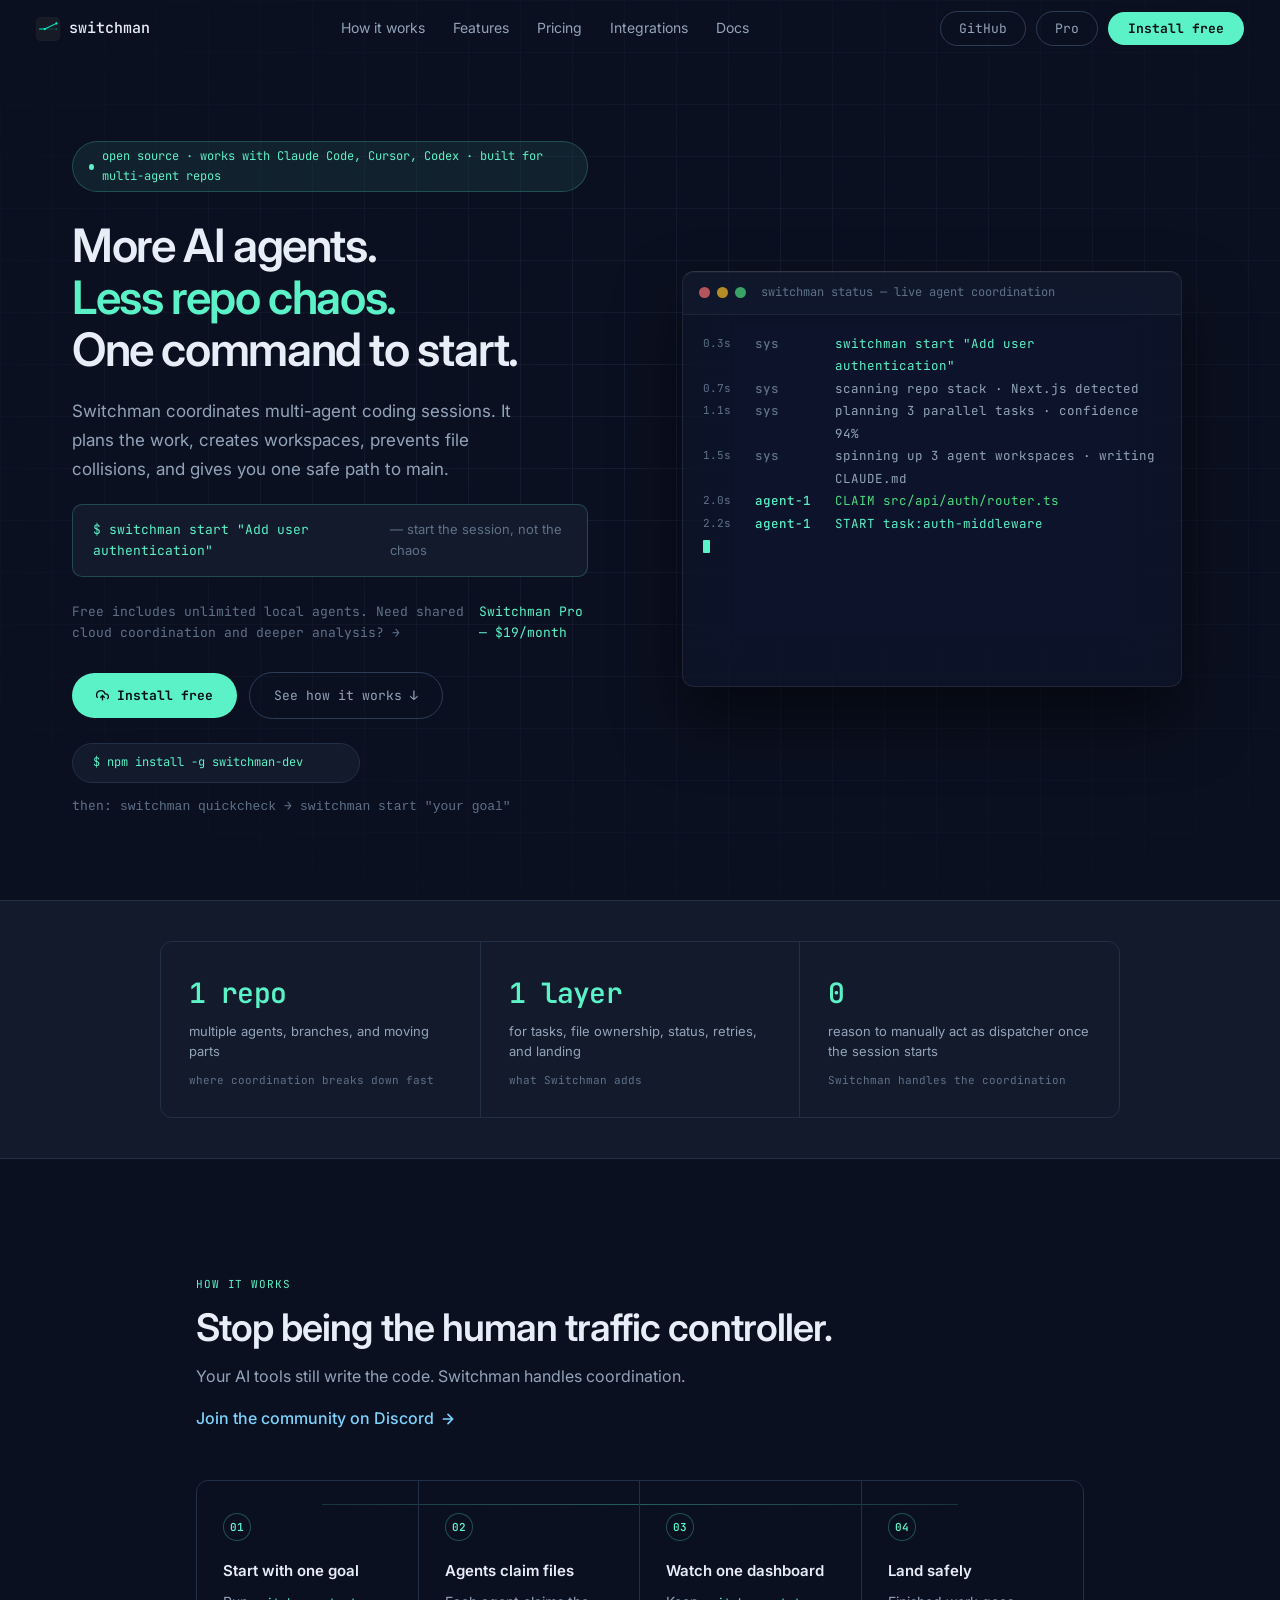
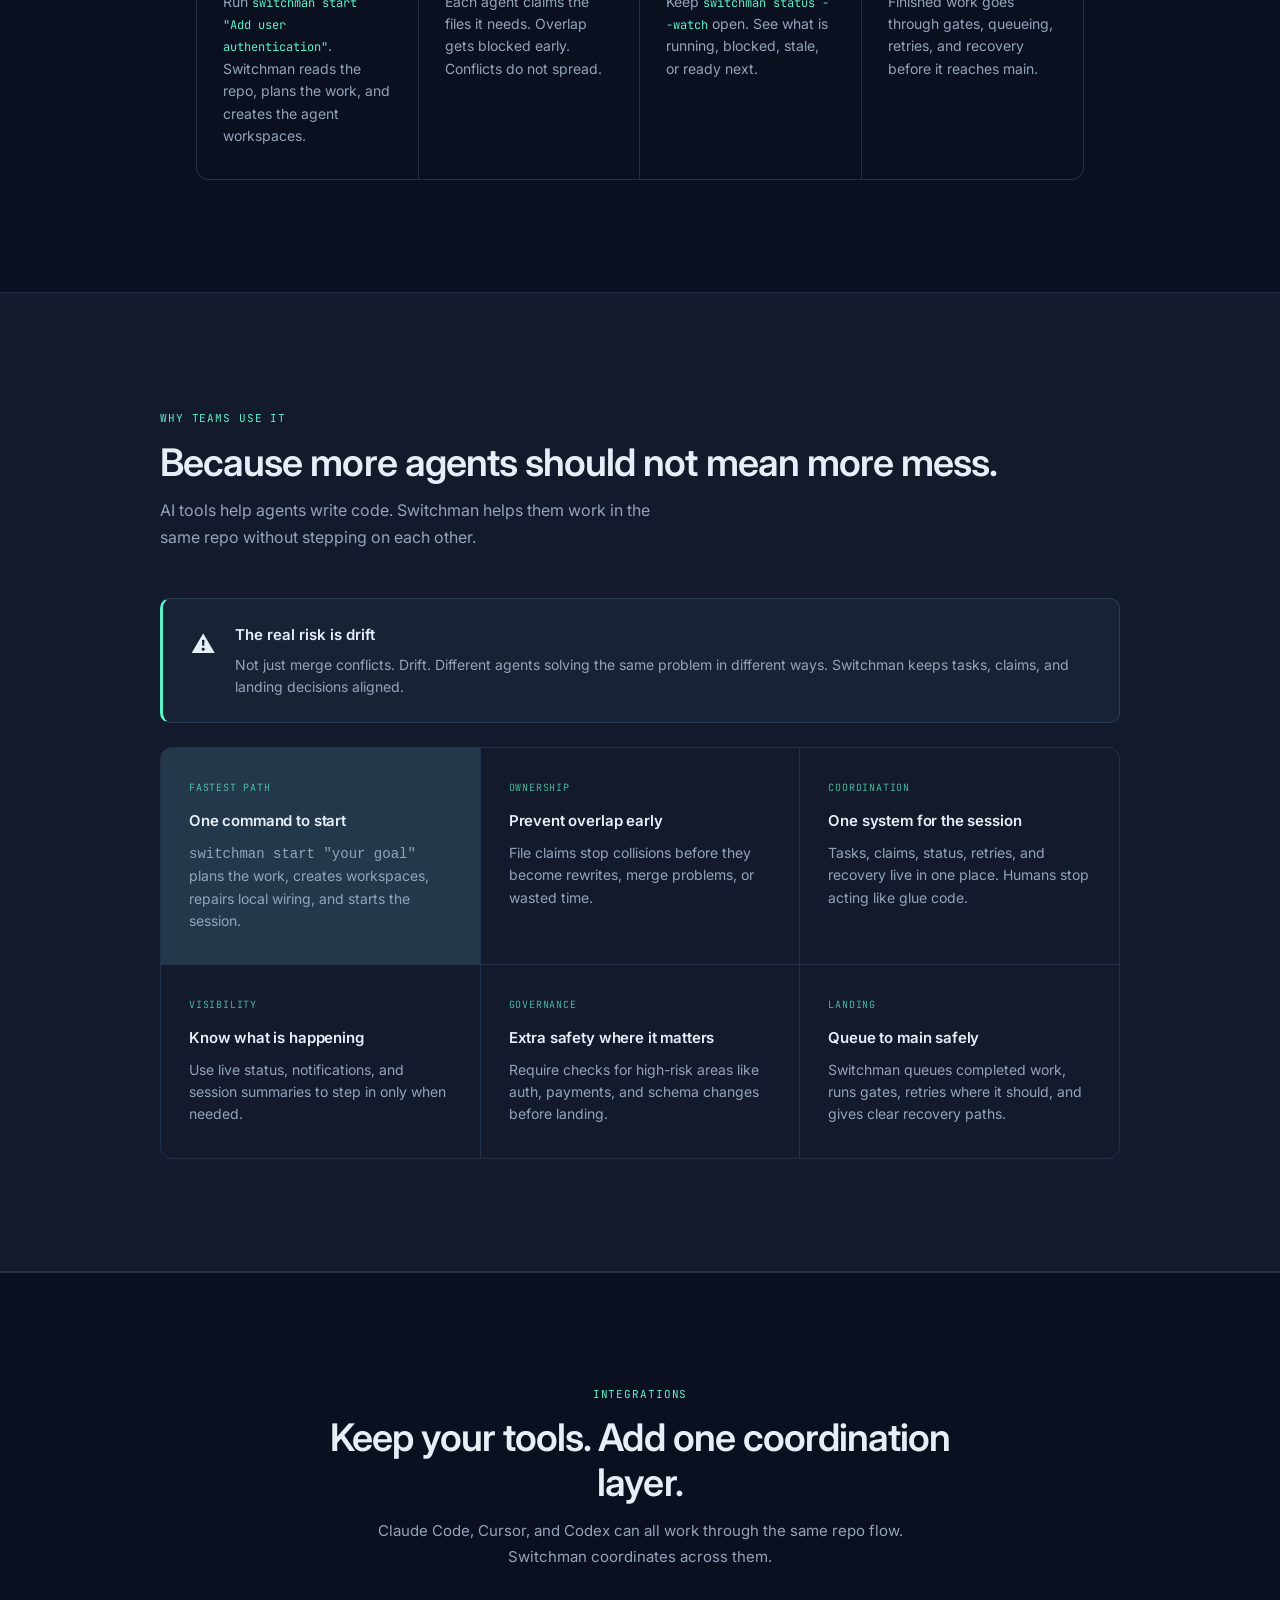
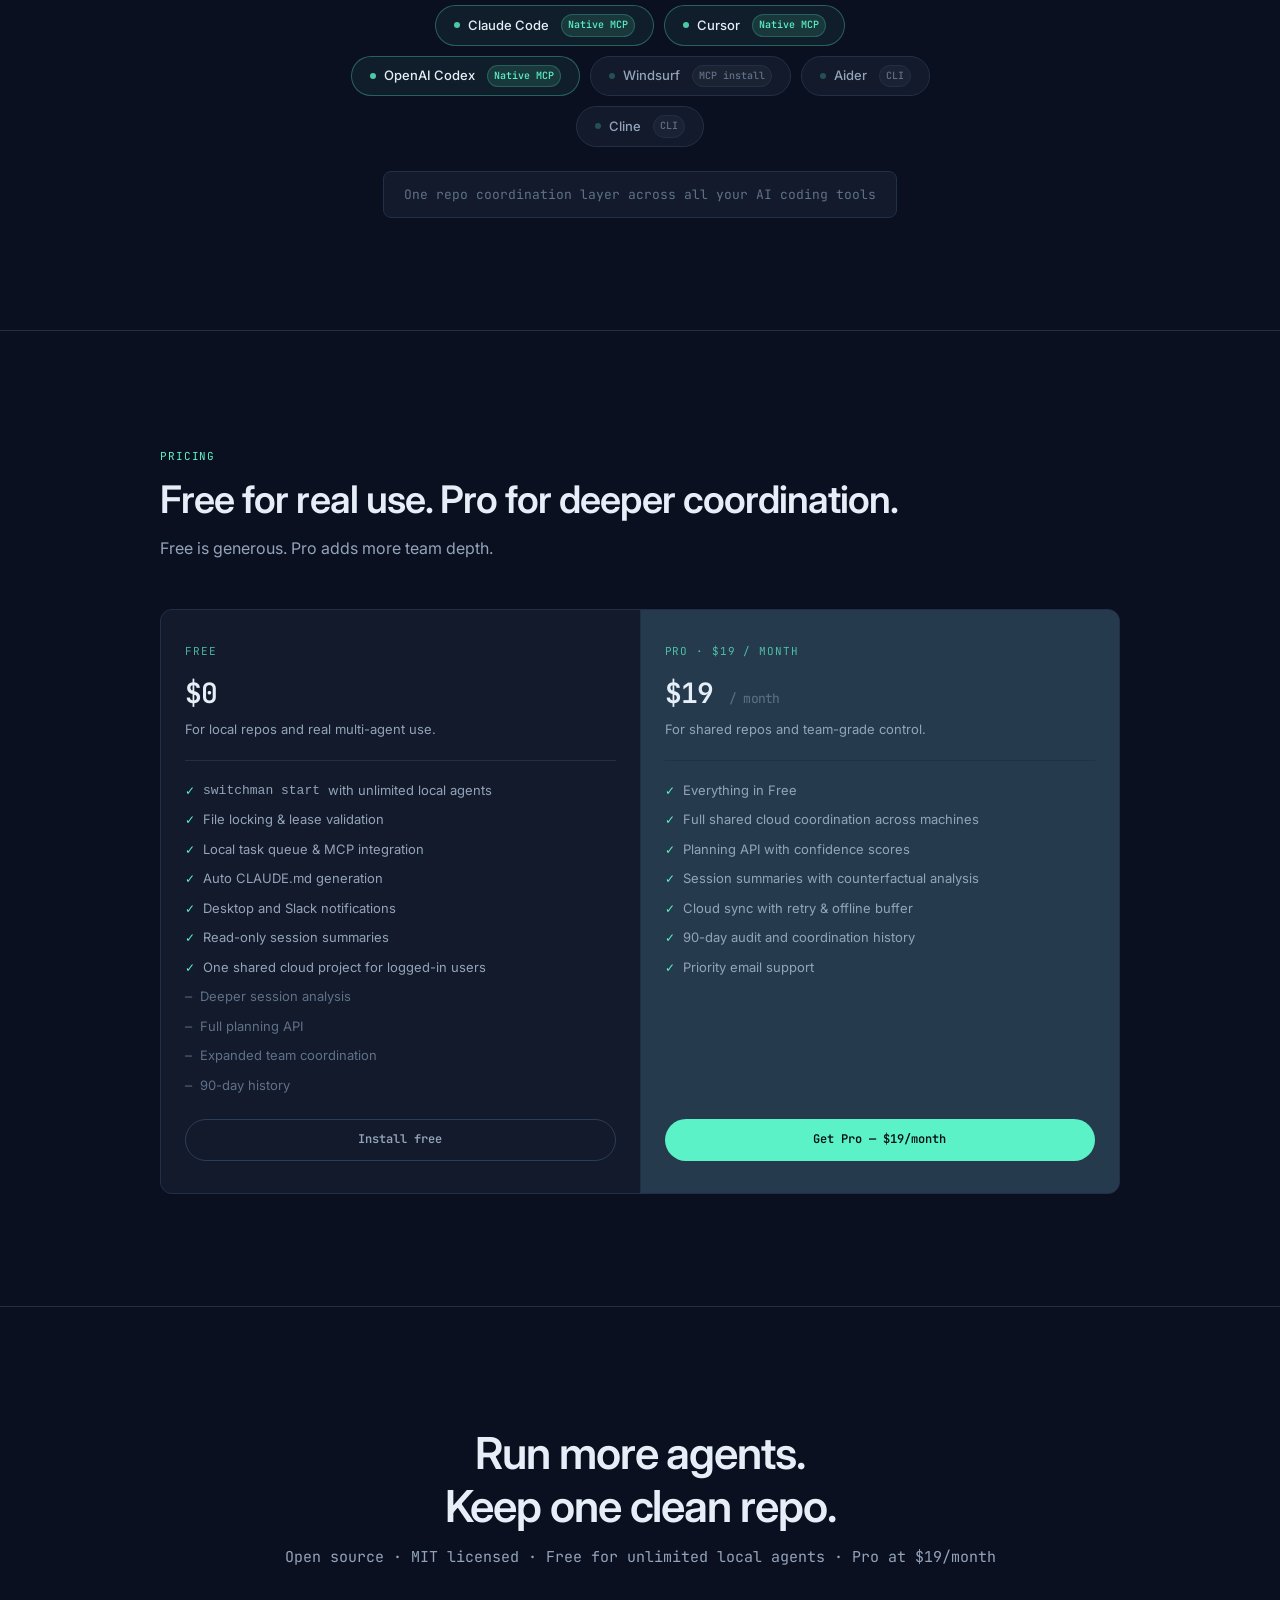
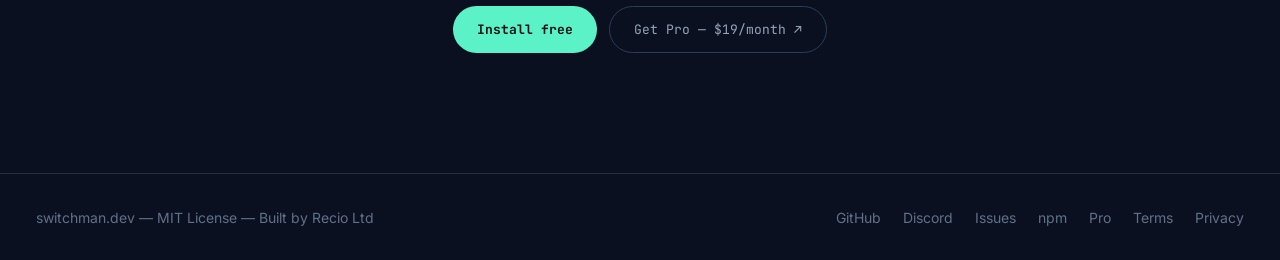
==== index.html @ 5a8692c8 "copy changes" ====
<!DOCTYPE html>
<html lang="en">
<head>
  <meta charset="UTF-8">
  <meta name="viewport" content="width=device-width, initial-scale=1.0">
  <link rel="sitemap" type="application/xml" href="/sitemap.xml">
  <!-- ─── PRIMARY SEO ──────────────────────────────────────────────────────── -->
  <title>Switchman — One Command. Multiple AI Agents. Zero Conflicts.</title>
  <meta name="description" content="Switchman is the operating system for parallel AI development. Type switchman start and multiple agents plan, coordinate, and ship — without file conflicts, duplicate work, or merge chaos. Works with Claude Code, Cursor, Codex, and Aider. Free for up to 3 agents.">
  <meta name="keywords" content="AI coding agents, Claude Code, parallel agents, multi-agent development, file locking, coding agent coordination, Cursor AI, AI developer tools, agent orchestration, switchman, agentic coding, parallel AI development">
  <link rel="canonical" href="https://switchman.dev/">

  <!-- ─── OPEN GRAPH ────────────────────────────────────────────────────────── -->
  <meta property="og:type" content="website">
  <meta property="og:url" content="https://switchman.dev/">
  <meta property="og:title" content="Switchman — One Command. Multiple AI Agents. Zero Conflicts.">
  <meta property="og:description" content="Type switchman start and multiple agents plan, coordinate, and ship automatically. File locking, shared task queues, conflict prevention. Free for up to 3 agents.">
  <meta property="og:image" content="https://switchman.dev/og-image.png">
  <meta property="og:site_name" content="Switchman">

  <!-- ─── TWITTER / X CARD ─────────────────────────────────────────────────── -->
  <meta name="twitter:card" content="summary_large_image">
  <meta name="twitter:site" content="@switchman_dev">
  <meta name="twitter:title" content="Switchman — One Command. Multiple AI Agents. Zero Conflicts.">
  <meta name="twitter:description" content="Type switchman start and multiple agents plan, coordinate, and ship automatically. Works with Claude Code, Cursor, Codex, and Aider.">
  <meta name="twitter:image" content="https://switchman.dev/og-image.png">

  <!-- ─── STRUCTURED DATA ───────────────────────────────────────────────────── -->
  <script type="application/ld+json">
  {
    "@context": "https://schema.org",
    "@type": "SoftwareApplication",
    "name": "Switchman",
    "url": "https://switchman.dev",
    "description": "Switchman is the operating system for parallel AI development. File locking, shared task queues, conflict prevention, and governed merge paths. Works with Claude Code, Cursor, Codex, and Aider.",
    "applicationCategory": "DeveloperApplication",
    "operatingSystem": "macOS, Linux, Windows",
    "offers": [
      {
        "@type": "Offer",
        "price": "0",
        "priceCurrency": "USD",
        "name": "Free — up to 3 agents"
      },
      {
        "@type": "Offer",
        "price": "19",
        "priceCurrency": "USD",
        "name": "Pro — unlimited agents, full OS experience"
      }
    ],
    "softwareVersion": "0.1.13",
    "downloadUrl": "https://www.npmjs.com/package/switchman-dev",
    "codeRepository": "https://github.com/switchman-dev/switchman",
    "license": "https://opensource.org/licenses/MIT",
    "author": {
      "@type": "Organization",
      "name": "Recio Ltd",
      "url": "https://switchman.dev"
    },
    "keywords": "AI coding agents, Claude Code, parallel agents, multi-agent development, file locking, agent coordination, agentic coding"
  }
  </script>

  <!-- ─── FONTS ─────────────────────────────────────────────────────────────── -->
  <link rel="preconnect" href="https://fonts.googleapis.com">
  <link rel="preconnect" href="https://fonts.gstatic.com" crossorigin>
  <link href="https://fonts.googleapis.com/css2?family=JetBrains+Mono:wght@300;400;500;600&family=Inter:wght@300;400;500;600&display=swap" rel="stylesheet">

  <!-- ─── FAVICON ───────────────────────────────────────────────────────────── -->
  <link rel="icon" type="image/svg+xml" href="/switchman-logo.svg">

<style>
  *, *::before, *::after { box-sizing: border-box; margin: 0; padding: 0; }
  :root {
    --bg:#0b1020; --bg-card:#121a2b; --bg-raised:#182235; --bg-input:#0f1728;
    --border:#223047; --border-2:#2c3d58;
    --text:#e6eef8; --text-2:#93a4ba; --text-3:#5f7189;
    --accent:#5CF2C7; --accent-hover:#7EF7D3; --accent-soft:#CFFDF2;
    --accent-dim:rgba(92,242,199,0.08); --accent-glow:rgba(92,242,199,0.16); --accent-border:rgba(92,242,199,0.22);
    --green:#4ade80; --red:#f87171; --amber:#fbbf24; --blue:#7dd3fc;
    --mono:'JetBrains Mono','Fira Code',monospace; --sans:'Inter',system-ui,sans-serif;
  }
  html { scroll-behavior: smooth; }
  body { background:var(--bg); color:var(--text); font-family:var(--sans); font-size:15px; line-height:1.65; overflow-x:hidden; -webkit-font-smoothing:antialiased; }

  /* NAV */
  nav { position:fixed; top:0; left:0; right:0; z-index:100; height:58px; display:flex; align-items:center; justify-content:space-between; padding:0 36px; border-bottom:1px solid transparent; transition:background 0.3s,border-color 0.3s; }
  nav.scrolled { background:rgba(11,16,32,0.65); border-bottom:1px solid rgba(255,255,255,0.08); backdrop-filter:blur(24px) saturate(180%); -webkit-backdrop-filter:blur(24px) saturate(180%); box-shadow:0 4px 24px rgba(0,0,0,0.2); }
  .logo { font-family:var(--mono); font-size:15px; font-weight:500; color:var(--text); text-decoration:none; display:flex; align-items:center; gap:9px; }
  .nav-center { display:flex; gap:28px; list-style:none; }
  .nav-center a { color:var(--text-2); text-decoration:none; font-size:14px; transition:color 0.15s; }
  .nav-center a:hover { color:var(--text); }
  .nav-end { display:flex; gap:10px; align-items:center; }
  .btn-nav-ghost { color:var(--text-2); text-decoration:none; font-size:13px; font-family:var(--mono); border:1px solid var(--border-2); padding:6px 18px; border-radius:99px; display:flex; align-items:center; gap:6px; transition:color 0.15s,border-color 0.15s,background 0.15s; }
  .btn-nav-ghost:hover { color:var(--text); border-color:var(--accent-border); background:rgba(255,255,255,0.02); }
  .btn-nav-solid { background:var(--accent); color:#061016; font-size:13px; font-family:var(--mono); font-weight:700; padding:6px 20px; border-radius:99px; text-decoration:none; transition:background 0.15s; }
  .btn-nav-solid:hover { background:var(--accent-hover); }

  /* HERO */
  .hero { min-height:100vh; display:grid; grid-template-columns:1fr 1fr; padding-top:58px; position:relative; overflow:hidden; }
  .hero::before { content:''; position:absolute; inset:0; background-image:linear-gradient(rgba(34,48,71,0.48) 1px,transparent 1px),linear-gradient(90deg,rgba(34,48,71,0.48) 1px,transparent 1px); background-size:52px 52px; mask-image:radial-gradient(ellipse 75% 65% at 55% 45%,black 0%,transparent 100%); pointer-events:none; }
  .hero-left { display:flex; flex-direction:column; justify-content:center; padding:80px 52px 80px 72px; position:relative; z-index:2; }
  .hero-right { display:flex; align-items:center; justify-content:center; padding:80px 72px 80px 16px; position:relative; z-index:2; min-height:0; }

  /* TERMINAL */
  .terminal-card { width:100%; height:416px; max-width:500px; background:rgba(18,26,43,0.45); backdrop-filter:blur(28px) saturate(160%); -webkit-backdrop-filter:blur(28px) saturate(160%); border:1px solid rgba(255,255,255,0.08); border-top:1px solid rgba(255,255,255,0.15); border-radius:12px; overflow:hidden; display:flex; flex-direction:column; box-shadow:0 32px 64px rgba(0,0,0,0.5),inset 0 1px 0 rgba(255,255,255,0.05); }
  .term-bar { flex:0 0 auto; background:rgba(24,34,53,0.35); border-bottom:1px solid rgba(255,255,255,0.06); padding:11px 16px; display:flex; align-items:center; gap:7px; }
  .term-body { flex:1 1 auto; min-height:0; padding:18px 20px; font-family:var(--mono); font-size:12.5px; line-height:1.8; overflow-y:auto; overflow-x:hidden; }
  .tdot { width:11px; height:11px; border-radius:50%; }
  .tdot-r { background:#f87171; opacity:.7; } .tdot-y { background:#fbbf24; opacity:.7; } .tdot-g { background:#4ade80; opacity:.7; }
  .term-label { margin-left:8px; font-family:var(--mono); font-size:12px; color:var(--text-3); }
  .term-line { display:flex; gap:8px; }
  .tl-time { color:var(--text-3); min-width:44px; font-size:11px; padding-top:1px; }
  .tl-agent { font-weight:500; min-width:72px; }
  .tl-agent.a1 { color:var(--accent); } .tl-agent.a2 { color:var(--amber); } .tl-agent.a3 { color:var(--blue); } .tl-agent.sys { color:var(--text-3); }
  .tl-msg { color:var(--text-2); } .tl-ok { color:var(--green); } .tl-warn { color:var(--amber); } .tl-info { color:var(--accent); }
  .tl-cursor { display:inline-block; width:7px; height:13px; background:var(--accent); animation:blink 1.1s step-end infinite; vertical-align:middle; border-radius:1px; }
  @keyframes blink { 0%,100%{opacity:1} 50%{opacity:0} }

  /* HERO TEXT */
  .hero-kicker { display:inline-flex; align-items:center; gap:8px; background:var(--accent-dim); border:1px solid var(--accent-border); border-radius:99px; padding:5px 16px; font-size:12px; font-family:var(--mono); color:var(--accent); margin-bottom:28px; opacity:0; animation:up 0.5s ease forwards 0.05s; }
  .kicker-dot { width:6px; height:6px; border-radius:50%; background:var(--accent); animation:pulse 2.4s ease infinite; }
  @keyframes pulse { 0%,100%{opacity:1;transform:scale(1)} 50%{opacity:.55;transform:scale(.85)} }
  .hero h1 { font-size:clamp(28px,3.6vw,58px); font-weight:600; line-height:1.12; letter-spacing:-0.03em; color:var(--text); margin-bottom:22px; opacity:0; animation:up 0.5s ease forwards 0.15s; }
  .hero h1 em { font-style:normal; color:var(--accent); }
  .hero-sub { font-size:clamp(14px,1.5vw,17px); color:var(--text-2); line-height:1.7; max-width:460px; margin-bottom:20px; opacity:0; animation:up 0.5s ease forwards 0.25s; }

  /* ONE COMMAND HIGHLIGHT */
  .one-command-block { background:var(--bg-card); border:1px solid var(--accent-border); border-radius:10px; padding:14px 20px; margin-bottom:24px; display:flex; align-items:center; gap:12px; opacity:0; animation:up 0.5s ease forwards 0.3s; }
  .one-command-block code { font-family:var(--mono); font-size:13px; color:var(--accent); }
  .one-command-block span { font-size:13px; color:var(--text-3); }

  .hero-pro-callout { display:inline-flex; align-items:center; gap:6px; margin-bottom:28px; font-size:13px; font-family:var(--mono); color:var(--text-3); opacity:0; animation:up 0.5s ease forwards 0.35s; }
  .hero-pro-callout a { color:var(--accent); text-decoration:none; transition:color 0.15s; }
  .hero-pro-callout a:hover { color:var(--accent-hover); }
  .hero-actions { display:flex; gap:12px; flex-wrap:wrap; align-items:center; margin-bottom:24px; opacity:0; animation:up 0.5s ease forwards 0.4s; }
  .btn-cta { background:var(--accent); color:#061016; font-family:var(--mono); font-size:13px; font-weight:700; padding:12px 24px; border-radius:99px; text-decoration:none; display:inline-flex; align-items:center; gap:8px; transition:background 0.15s; border:none; cursor:pointer; }
  .btn-cta:hover { background:var(--accent-hover); }
  .btn-outline { background:transparent; color:var(--text-2); font-family:var(--mono); font-size:13px; padding:12px 24px; border-radius:99px; text-decoration:none; display:inline-flex; align-items:center; gap:8px; border:1px solid var(--border-2); transition:color 0.15s,border-color 0.15s,background 0.15s; }
  .btn-outline:hover { color:var(--text); border-color:var(--accent-border); background:rgba(255,255,255,0.02); }
  .hero-install { display:flex; align-items:center; gap:12px; flex-wrap:wrap; opacity:0; animation:up 0.5s ease forwards 0.48s; }
  .install-cmd { background:var(--bg-card); border:1px solid var(--border); border-radius:99px; padding:9px 20px; font-family:var(--mono); font-size:12px; color:var(--accent); cursor:pointer; transition:border-color 0.15s,color 0.15s; user-select:none; display:flex; align-items:center; gap:12px; max-width:100%; }
  .install-cmd span:first-child { white-space:nowrap; overflow:hidden; text-overflow:ellipsis; }
  .install-cmd:hover { border-color:var(--accent-border); }
  .install-cmd.copied { border-color:var(--green); color:var(--green); }
  .copy-hint { font-size:10px; color:var(--text-3); opacity:0; transition:opacity 0.15s; flex-shrink:0; }
  .install-cmd:hover .copy-hint { opacity:1; }
  .install-hint { font-size:13px; color:var(--text-3); font-family:var(--mono); }

  /* PAIN POINT BANNER */
  .pain-banner { background:var(--bg-card); border-top:1px solid var(--border); border-bottom:1px solid var(--border); padding:40px 36px; }
  .pain-inner { max-width:960px; margin:0 auto; display:grid; grid-template-columns:repeat(3,1fr); gap:1px; background:var(--border); border:1px solid var(--border); border-radius:12px; overflow:hidden; }
  .pain-stat { background:var(--bg-card); padding:28px 28px; display:flex; flex-direction:column; gap:6px; }
  .pain-stat-num { font-family:var(--mono); font-size:28px; font-weight:600; color:var(--accent); letter-spacing:-0.03em; }
  .pain-stat-label { font-size:13px; color:var(--text-2); line-height:1.5; }
  .pain-stat-source { font-size:11px; color:var(--text-3); font-family:var(--mono); margin-top:4px; }

  /* SECTIONS */
  .section { max-width:960px; margin:0 auto; padding:112px 36px; }
  .section-header { margin-bottom:48px; }
  .tag { display:inline-block; font-family:var(--mono); font-size:11px; color:var(--accent); letter-spacing:0.08em; text-transform:uppercase; margin-bottom:12px; }
  h2 { font-size:clamp(24px,3vw,38px); font-weight:600; letter-spacing:-0.025em; color:var(--text); line-height:1.2; margin-bottom:12px; }
  .section-sub { font-size:16px; color:var(--text-2); max-width:520px; line-height:1.65; margin-bottom:16px; }
  .text-link { display:inline-flex; align-items:center; gap:6px; color:var(--accent); font-size:15px; font-weight:500; text-decoration:none; transition:gap 0.2s ease,opacity 0.2s ease; }
  .text-link:hover { gap:10px; opacity:0.85; }

  /* STEPS */
  .steps-grid { display:grid; grid-template-columns:repeat(4,1fr); border:1px solid var(--border); border-radius:12px; overflow:hidden; position:relative; }
  .steps-grid::before { content:''; position:absolute; top:23px; left:calc(12.5% + 14px); right:calc(12.5% + 14px); height:1px; background:linear-gradient(90deg,rgba(92,242,199,0.16) 0%,rgba(92,242,199,0.34) 50%,rgba(92,242,199,0.16) 100%); pointer-events:none; }
  .step-card { padding:32px 26px; border-right:1px solid var(--border); transition:background 0.15s; position:relative; z-index:1; }
  .step-card:last-child { border-right:none; }
  .step-card:hover { background:var(--bg-card); }
  .step-n { width:28px; height:28px; border-radius:50%; border:1px solid rgba(92,242,199,0.28); background:var(--bg); display:flex; align-items:center; justify-content:center; font-family:var(--mono); font-size:11px; color:var(--accent); font-weight:600; margin-bottom:20px; }
  .step-card h3 { font-size:15px; font-weight:600; color:var(--text); margin-bottom:10px; line-height:1.3; }
  .step-card p  { font-size:14px; color:var(--text-2); line-height:1.6; }

  /* FEATURES */
  .features-bg { background:var(--bg-card); border-top:1px solid var(--border); border-bottom:1px solid var(--border); padding:112px 36px; }
  .features-inner { max-width:960px; margin:0 auto; }
  .features-grid { display:grid; grid-template-columns:repeat(3,1fr); gap:1px; background:var(--border); border:1px solid var(--border); border-radius:12px; overflow:hidden; margin-top:48px; }
  .feat { background:var(--bg-card); padding:32px 28px; transition:background 0.15s; }
  .feat:hover { background:var(--bg-raised); }
  .feat-tag { font-family:var(--mono); font-size:10px; letter-spacing:0.08em; text-transform:uppercase; color:var(--accent); opacity:0.72; margin-bottom:12px; }
  .feat h3 { font-size:15px; font-weight:600; color:var(--text); margin-bottom:8px; letter-spacing:-0.01em; }
  .feat p   { font-size:14px; color:var(--text-2); line-height:1.6; }
  .feat-highlight { border-color:rgba(92,242,199,0.2); background:rgba(92,242,199,0.04); }
  .feat-highlight:hover { background:rgba(92,242,199,0.07); }

  /* DRIFT CALLOUT */
  .drift-callout { margin-top:48px; background:var(--bg-raised); border:1px solid var(--border-2); border-left:3px solid var(--accent); border-radius:10px; padding:24px 28px; display:grid; grid-template-columns:auto 1fr; gap:20px; align-items:start; }
  .drift-icon { font-size:24px; padding-top:2px; }
  .drift-callout h4 { font-size:15px; font-weight:600; color:var(--text); margin-bottom:6px; }
  .drift-callout p { font-size:14px; color:var(--text-2); line-height:1.6; }

  /* EDITORS */
  .editors-strip { border-top:1px solid var(--border); padding:112px 36px; }
  .editors-inner { max-width:640px; margin:0 auto; display:flex; flex-direction:column; align-items:center; text-align:center; }
  .editors-note { font-size:15px; color:var(--text-2); line-height:1.7; margin:0 auto 36px; max-width:540px; }
  .editors-pills { display:flex; gap:10px; flex-wrap:wrap; justify-content:center; }
  .pill { background:var(--bg-card); border:1px solid var(--border); border-radius:99px; padding:8px 18px; font-size:13px; font-weight:500; color:var(--text-2); display:flex; align-items:center; gap:8px; transition:border-color 0.15s,color 0.15s,background 0.15s; }
  .pill:hover { border-color:var(--accent-border); color:var(--text); background:rgba(255,255,255,0.02); }
  .pill-dot { width:6px; height:6px; border-radius:50%; background:var(--accent); opacity:0.8; }
  .pill-dot-dim { background:var(--accent); opacity:0.25; }
  .pill-featured { border-color:rgba(92,242,199,0.32); background:rgba(92,242,199,0.06); color:var(--text); }
  .pill-badge { font-size:10px; font-family:var(--mono); color:var(--accent); background:rgba(92,242,199,0.12); border:1px solid rgba(92,242,199,0.22); border-radius:99px; padding:2px 6px; margin-left:4px; }
  .pill-badge-cli { font-size:10px; font-family:var(--mono); color:var(--text-3); background:rgba(255,255,255,0.04); border:1px solid var(--border); border-radius:99px; padding:2px 6px; margin-left:4px; }
  .editors-agnostic { margin-top:24px; font-size:13px; color:var(--text-3); font-family:var(--mono); background:var(--bg-card); border:1px solid var(--border); border-radius:8px; padding:12px 20px; }

  /* PRICING STRIP */
  .pricing-strip { border-top:1px solid var(--border); padding:112px 36px; }
  .pricing-inner { max-width:960px; margin:0 auto; }
  .pricing-grid { display:grid; grid-template-columns:repeat(4,1fr); gap:1px; background:var(--border); border:1px solid var(--border); border-radius:12px; overflow:hidden; margin-top:48px; }
  .pricing-card { background:var(--bg-card); padding:32px 24px; display:flex; flex-direction:column; gap:0; transition:background 0.15s; }
  .pricing-card:hover { background:var(--bg-raised); }
  .pricing-card.featured { background:rgba(92,242,199,0.05); border-color:rgba(92,242,199,0.2); }
  .pricing-card.featured:hover { background:rgba(92,242,199,0.08); }
  .pricing-tier { font-family:var(--mono); font-size:11px; letter-spacing:0.08em; text-transform:uppercase; color:var(--accent); opacity:0.72; margin-bottom:10px; }
  .pricing-price { font-family:var(--mono); font-size:28px; font-weight:600; color:var(--text); letter-spacing:-0.03em; margin-bottom:4px; }
  .pricing-price span { font-size:13px; font-weight:400; color:var(--text-3); }
  .pricing-desc { font-size:13px; color:var(--text-2); line-height:1.5; margin-bottom:20px; padding-bottom:20px; border-bottom:1px solid var(--border); }
  .pricing-features { list-style:none; display:flex; flex-direction:column; gap:10px; flex:1; }
  .pricing-features li { font-size:13px; color:var(--text-2); display:flex; gap:8px; align-items:flex-start; line-height:1.5; }
  .pricing-features li::before { content:'✓'; color:var(--accent); font-family:var(--mono); font-size:12px; padding-top:1px; flex-shrink:0; }
  .pricing-features li.dim { color:var(--text-3); }
  .pricing-features li.dim::before { content:'—'; color:var(--text-3); }
  .pricing-cta { margin-top:24px; }
  .pricing-btn { display:block; text-align:center; font-family:var(--mono); font-size:12px; font-weight:600; padding:10px 16px; border-radius:99px; text-decoration:none; transition:all 0.15s; }
  .pricing-btn-outline { border:1px solid var(--border-2); color:var(--text-2); }
  .pricing-btn-outline:hover { border-color:var(--accent-border); color:var(--text); background:rgba(255,255,255,0.02); }
  .pricing-btn-solid { background:var(--accent); color:#061016; border:1px solid transparent; }
  .pricing-btn-solid:hover { background:var(--accent-hover); }
  .pricing-annual-note { text-align:center; margin-top:20px; font-size:13px; color:var(--text-3); font-family:var(--mono); }
  .pricing-annual-note strong { color:var(--accent); font-weight:500; }

  /* CTA & FOOTER */
  .cta-section { border-top:1px solid var(--border); padding:120px 36px; text-align:center; position:relative; overflow:hidden; }
  .cta-section h2 { font-size:clamp(26px,4vw,44px); margin-bottom:12px; }
  .cta-section p  { color:var(--text-2); font-size:15px; font-family:var(--mono); margin-bottom:36px; }
  .cta-btns { display:flex; gap:12px; justify-content:center; flex-wrap:wrap; }
  footer { border-top:1px solid var(--border); padding:32px 36px; display:flex; justify-content:space-between; align-items:center; font-size:14px; color:var(--text-3); flex-wrap:wrap; gap:12px; }
  footer a { color:var(--text-3); text-decoration:none; transition:color 0.15s; }
  footer a:hover { color:var(--text-2); }
  .footer-links { display:flex; gap:22px; flex-wrap:wrap; }

  /* ANIMATIONS */
  .reveal { opacity:0; transform:translateY(18px); transition:opacity 0.6s ease,transform 0.6s ease; }
  .reveal.on { opacity:1; transform:translateY(0); }
  @keyframes up { from{opacity:0;transform:translateY(14px)} to{opacity:1;transform:translateY(0)} }

  /* RESPONSIVE */
  @media (max-width:960px) {
    .pricing-grid { grid-template-columns:repeat(2,1fr); }
    .pain-inner { grid-template-columns:1fr; }
  }
  @media (max-width:860px) {
    .hero { grid-template-columns:1fr; }
    .hero-right { display:none; }
    .hero-left { padding:80px 24px 60px; }
    .nav-center { display:none; }
  }
  @media (max-width:700px) {
    .features-grid { grid-template-columns:1fr; }
    .steps-grid { grid-template-columns:1fr 1fr; }
    .steps-grid::before { display:none; }
    .step-card:nth-child(odd) { border-right:1px solid var(--border); }
    .step-card:nth-child(even) { border-right:none; }
    .section,.features-bg,.editors-strip,.cta-section,.pricing-strip { padding-left:20px; padding-right:20px; }
    footer { padding:28px 20px; }
    .install-hint { display:none; }
    .drift-callout { grid-template-columns:1fr; }
  }
  @media (max-width:640px) {
    .btn-nav-solid { display:none; }
    nav { padding:0 20px; }
    .pricing-grid { grid-template-columns:1fr; }
  }
  @media (max-width:480px) {
    .steps-grid { grid-template-columns:1fr; }
    .step-card { border-right:none !important; border-bottom:1px solid var(--border); }
    .hero h1 { font-size:28px; }
  }

  ::-webkit-scrollbar { width:5px; }
  ::-webkit-scrollbar-track { background:var(--bg); }
  ::-webkit-scrollbar-thumb { background:var(--border-2); border-radius:99px; }
</style>
</head>
<body>

<nav id="nav" role="navigation" aria-label="Main navigation">
  <a href="/" class="logo" aria-label="Switchman home">
    <img src="switchman-logo.svg" width="24" height="24" alt="Switchman logo">
    switchman
  </a>
  <ul class="nav-center">
    <li><a href="#how">How it works</a></li>
    <li><a href="#features">Features</a></li>
    <li><a href="#pricing">Pricing</a></li>
    <li><a href="#integrations">Integrations</a></li>
    <li><a href="https://docs.switchman.dev/">Docs</a></li>
  </ul>
  <div class="nav-end">
    <a href="https://github.com/switchman-dev/switchman" class="btn-nav-ghost" aria-label="View on GitHub">GitHub</a>
    <a href="pro/index.html" class="btn-nav-ghost">Pro</a>
    <a href="https://npmjs.com/package/switchman-dev" class="btn-nav-solid">Install free</a>
  </div>
</nav>
<!-- ─── HERO ──────────────────────────────────────────────────────────────── -->
<!-- ─── HERO ──────────────────────────────────────────────────────────────── -->
<main>
<section class="hero" id="demo" aria-label="Hero">
  <div class="hero-left">
    <div class="hero-kicker">
      <div class="kicker-dot"></div>
      open source · works with Claude Code, Cursor, Codex · built for multi-agent repos
    </div>

    <h1>More AI agents.<br><em>Less repo chaos.</em><br>One command to start.</h1>

    <p class="hero-sub">Switchman coordinates multi-agent coding sessions. It plans the work, creates workspaces, prevents file collisions, and gives you one safe path to main.</p>

    <div class="one-command-block">
      <code>$ switchman start "Add user authentication"</code>
      <span>— start the session, not the chaos</span>
    </div>

    <div class="hero-pro-callout">
      Free includes unlimited local agents. Need shared cloud coordination and deeper analysis? →&nbsp;<a href="pro/index.html">Switchman Pro — $19/month</a>
    </div>

    <div class="hero-actions">
      <a href="https://npmjs.com/package/switchman-dev" class="btn-cta" aria-label="Install Switchman free from npm">
        <svg width="13" height="13" viewBox="0 0 24 24" fill="none" stroke="currentColor" stroke-width="2.5" aria-hidden="true"><polyline points="16 16 12 12 8 16"/><line x1="12" y1="12" x2="12" y2="21"/><path d="M20.39 18.39A5 5 0 0 0 18 9h-1.26A8 8 0 1 0 3 16.3"/></svg>
        Install free
      </a>
      <a href="#how" class="btn-outline">See how it works ↓</a>
    </div>

    <div class="hero-install">
      <div class="install-cmd" id="install-btn" onclick="copyInstall(this)" role="button" aria-label="Copy install command">
        <span>$ npm install -g switchman-dev</span>
        <span class="copy-hint" aria-hidden="true">copy</span>
      </div>
      <span class="install-hint">then: <code>switchman quickcheck</code> → <code>switchman start "your goal"</code></span>
    </div>
  </div>

  <div class="hero-right" aria-hidden="true">
    <div class="terminal-card">
      <div class="term-bar">
        <div class="tdot tdot-r"></div><div class="tdot tdot-y"></div><div class="tdot tdot-g"></div>
        <span class="term-label">switchman status — live agent coordination</span>
      </div>
      <div class="term-body" id="term-output">
        <span class="tl-cursor"></span>
      </div>
    </div>
  </div>
</section>

<!-- ─── PAIN POINT STATS ──────────────────────────────────────────────────── -->
<div class="pain-banner reveal" role="region" aria-label="Developer pain points">
  <div class="pain-inner">
    <div class="pain-stat">
      <div class="pain-stat-num">1 repo</div>
      <div class="pain-stat-label">multiple agents, branches, and moving parts</div>
      <div class="pain-stat-source">where coordination breaks down fast</div>
    </div>
    <div class="pain-stat">
      <div class="pain-stat-num">1 layer</div>
      <div class="pain-stat-label">for tasks, file ownership, status, retries, and landing</div>
      <div class="pain-stat-source">what Switchman adds</div>
    </div>
    <div class="pain-stat">
      <div class="pain-stat-num">0</div>
      <div class="pain-stat-label">reason to manually act as dispatcher once the session starts</div>
      <div class="pain-stat-source">Switchman handles the coordination</div>
    </div>
  </div>
</div>

<!-- ─── HOW IT WORKS ──────────────────────────────────────────────────────── -->
<section class="section reveal" id="how" aria-labelledby="how-heading">
  <div class="section-header">
    <span class="tag">How it works</span>
    <h2 id="how-heading">Stop being the human traffic controller.</h2>
    <p class="section-sub">Your AI tools still write the code. Switchman handles coordination.</p>
    <a href="https://discord.gg/pnT8BEC4D" class="text-link" style="color:var(--blue);font-size:16px;">
      Join the community on Discord
      <svg width="16" height="16" viewBox="0 0 24 24" fill="none" stroke="currentColor" stroke-width="2.5" stroke-linecap="round" stroke-linejoin="round" aria-hidden="true"><path d="M5 12h14M12 5l7 7-7 7"/></svg>
    </a>
  </div>
  <div class="steps-grid">
    <div class="step-card">
      <div class="step-n">01</div>
      <h3>Start with one goal</h3>
      <p>Run <code style="font-family:var(--mono);font-size:12px;color:var(--accent)">switchman start "Add user authentication"</code>. Switchman reads the repo, plans the work, and creates the agent workspaces.</p>
    </div>
    <div class="step-card">
      <div class="step-n">02</div>
      <h3>Agents claim files</h3>
      <p>Each agent claims the files it needs. Overlap gets blocked early. Conflicts do not spread.</p>
    </div>
    <div class="step-card">
      <div class="step-n">03</div>
      <h3>Watch one dashboard</h3>
      <p>Keep <code style="font-family:var(--mono);font-size:12px;color:var(--accent)">switchman status --watch</code> open. See what is running, blocked, stale, or ready next.</p>
    </div>
    <div class="step-card">
      <div class="step-n">04</div>
      <h3>Land safely</h3>
      <p>Finished work goes through gates, queueing, retries, and recovery before it reaches main.</p>
    </div>
  </div>
</section>

<!-- ─── FEATURES ──────────────────────────────────────────────────────────── -->
<div class="features-bg reveal" id="features" role="region" aria-labelledby="features-heading">
  <div class="features-inner">
    <div class="section-header" style="margin-bottom:0;">
      <span class="tag">Why teams use it</span>
      <h2 id="features-heading">Because more agents should not mean more mess.</h2>
      <p class="section-sub" style="margin-bottom:0;">AI tools help agents write code. Switchman helps them work in the same repo without stepping on each other.</p>
    </div>

    <div class="drift-callout">
      <div class="drift-icon">⚠</div>
      <div>
        <h4>The real risk is drift</h4>
        <p>Not just merge conflicts. Drift. Different agents solving the same problem in different ways. Switchman keeps tasks, claims, and landing decisions aligned.</p>
      </div>
    </div>

    <div class="features-grid" style="margin-top:24px;">
      <div class="feat feat-highlight">
        <div class="feat-tag">Fastest path</div>
        <h3>One command to start</h3>
        <p><code>switchman start "your goal"</code> plans the work, creates workspaces, repairs local wiring, and starts the session.</p>
      </div>
      <div class="feat">
        <div class="feat-tag">Ownership</div>
        <h3>Prevent overlap early</h3>
        <p>File claims stop collisions before they become rewrites, merge problems, or wasted time.</p>
      </div>
      <div class="feat">
        <div class="feat-tag">Coordination</div>
        <h3>One system for the session</h3>
        <p>Tasks, claims, status, retries, and recovery live in one place. Humans stop acting like glue code.</p>
      </div>
      <div class="feat">
        <div class="feat-tag">Visibility</div>
        <h3>Know what is happening</h3>
        <p>Use live status, notifications, and session summaries to step in only when needed.</p>
      </div>
      <div class="feat">
        <div class="feat-tag">Governance</div>
        <h3>Extra safety where it matters</h3>
        <p>Require checks for high-risk areas like auth, payments, and schema changes before landing.</p>
      </div>
      <div class="feat">
        <div class="feat-tag">Landing</div>
        <h3>Queue to main safely</h3>
        <p>Switchman queues completed work, runs gates, retries where it should, and gives clear recovery paths.</p>
      </div>
    </div>
  </div>
</div>

<!-- ─── INTEGRATIONS ──────────────────────────────────────────────────────── -->
<section class="editors-strip reveal" id="integrations" aria-labelledby="integrations-heading">
  <div class="editors-inner">
    <span class="tag">Integrations</span>
    <h2 id="integrations-heading">Keep your tools. Add one coordination layer.</h2>
    <p class="editors-note">Claude Code, Cursor, and Codex can all work through the same repo flow. Switchman coordinates across them.</p>
    <div class="editors-pills">
      <div class="pill pill-featured"><span class="pill-dot"></span>Claude Code <span class="pill-badge">Native MCP</span></div>
      <div class="pill pill-featured"><span class="pill-dot"></span>Cursor <span class="pill-badge">Native MCP</span></div>
      <div class="pill pill-featured"><span class="pill-dot"></span>OpenAI Codex <span class="pill-badge">Native MCP</span></div>
      <div class="pill"><span class="pill-dot pill-dot-dim"></span>Windsurf <span class="pill-badge-cli">MCP install</span></div>
      <div class="pill"><span class="pill-dot pill-dot-dim"></span>Aider <span class="pill-badge-cli">CLI</span></div>
      <div class="pill"><span class="pill-dot pill-dot-dim"></span>Cline <span class="pill-badge-cli">CLI</span></div>
    </div>
    <div class="editors-agnostic">
      One repo coordination layer across all your AI coding tools
    </div>
  </div>
</section>

<section class="pricing-strip reveal" id="pricing" aria-labelledby="pricing-heading">
  <div class="pricing-inner">
    <div class="section-header" style="margin-bottom:0;">
      <span class="tag">Pricing</span>
      <h2 id="pricing-heading">Free for real use. Pro for deeper coordination.</h2>
      <p class="section-sub" style="margin-bottom:0;">Free is generous. Pro adds more team depth.</p>
    </div>
    <div class="pricing-grid" style="grid-template-columns:repeat(2,1fr);">

      <div class="pricing-card">
        <div class="pricing-tier">Free</div>
        <div class="pricing-price">$0</div>
        <div class="pricing-desc">For local repos and real multi-agent use.</div>
        <ul class="pricing-features">
          <li><code>switchman start</code> with unlimited local agents</li>
          <li>File locking &amp; lease validation</li>
          <li>Local task queue &amp; MCP integration</li>
          <li>Auto CLAUDE.md generation</li>
          <li>Desktop and Slack notifications</li>
          <li>Read-only session summaries</li>
          <li>One shared cloud project for logged-in users</li>
          <li class="dim">Deeper session analysis</li>
          <li class="dim">Full planning API</li>
          <li class="dim">Expanded team coordination</li>
          <li class="dim">90-day history</li>
        </ul>
        <div class="pricing-cta">
          <a href="https://npmjs.com/package/switchman-dev" class="pricing-btn pricing-btn-outline">Install free</a>
        </div>
      </div>

      <div class="pricing-card featured">
        <div class="pricing-tier">Pro · $19 / month</div>
        <div class="pricing-price">$19 <span>/ month</span></div>
        <div class="pricing-desc">For shared repos and team-grade control.</div>
        <ul class="pricing-features">
          <li>Everything in Free</li>
          <li>Full shared cloud coordination across machines</li>
          <li>Planning API with confidence scores</li>
          <li>Session summaries with counterfactual analysis</li>
          <li>Cloud sync with retry &amp; offline buffer</li>
          <li>90-day audit and coordination history</li>
          <li>Priority email support</li>
        </ul>
        <div class="pricing-cta">
          <a href="pro/index.html" class="pricing-btn pricing-btn-solid">Get Pro — $19/month</a>
        </div>
      </div>

    </div>
  </div>
</section>

<!-- ─── CTA ───────────────────────────────────────────────────────────────── -->
<section class="cta-section reveal" aria-label="Call to action">
  <h2>Run more agents.<br>Keep one clean repo.</h2>
  <p>Open source · MIT licensed · Free for unlimited local agents · Pro at $19/month</p>
  <div class="cta-btns">
    <a href="https://npmjs.com/package/switchman-dev" class="btn-cta">Install free</a>
    <a href="pro/index.html" class="btn-outline">Get Pro — $19/month ↗</a>
  </div>
</section>
</main>

<!-- ─── FOOTER ────────────────────────────────────────────────────────────── -->
<footer role="contentinfo">
  <span>switchman.dev — MIT License — Built by <a href="https://recio.co" style="color:var(--text-3);">Recio Ltd</a></span>
  <div class="footer-links">
    <a href="https://github.com/switchman-dev/switchman">GitHub</a>
    <a href="https://discord.gg/pnT8BEC4D">Discord</a>
    <a href="https://github.com/switchman-dev/switchman/issues">Issues</a>
    <a href="https://npmjs.com/package/switchman-dev">npm</a>
    <a href="pro/index.html">Pro</a>
    <a href="terms/index.html">Terms</a>
    <a href="privacy/index.html">Privacy</a>
  </div>
</footer>


<script>
window.addEventListener('scroll', () => {
  document.getElementById('nav').classList.toggle('scrolled', window.scrollY > 10);
}, { passive: true });

function copyInstall(el) {
  navigator.clipboard.writeText('npm install -g switchman-dev');
  el.classList.add('copied');
  el.querySelector('.copy-hint').textContent = 'copied!';
  setTimeout(() => { el.classList.remove('copied'); el.querySelector('.copy-hint').textContent = 'copy'; }, 2000);
}

const LINES = [
  { t:300,  agent:'sys',     msg:'switchman start "Add user authentication"', cls:'tl-info' },
  { t:700,  agent:'sys',     msg:'scanning repo stack  ·  Next.js detected', cls:'' },
  { t:1100, agent:'sys',     msg:'planning 3 parallel tasks  ·  confidence 94%', cls:'' },
  { t:1500, agent:'sys',     msg:'spinning up 3 agent workspaces  ·  writing CLAUDE.md', cls:'' },
  { t:2000, agent:'agent-1', msg:'CLAIM   src/api/auth/router.ts', cls:'tl-ok' },
  { t:2200, agent:'agent-1', msg:'START   task:auth-middleware', cls:'tl-info' },
  { t:2600, agent:'agent-2', msg:'CLAIM   src/db/schema.ts', cls:'tl-ok' },
  { t:2900, agent:'agent-2', msg:'START   task:user-schema', cls:'tl-info' },
  { t:3400, agent:'agent-3', msg:'CLAIM   src/api/auth/router.ts  →  BLOCKED', cls:'tl-warn' },
  { t:3750, agent:'sys',     msg:'collision caught  ·  rerouting agent-3 safely', cls:'' },
  { t:4100, agent:'agent-3', msg:'CLAIM   src/__tests__/auth.test.ts', cls:'tl-ok' },
  { t:4400, agent:'agent-3', msg:'START   task:auth-tests', cls:'tl-info' },
  { t:5200, agent:'agent-1', msg:'DONE    task:auth-middleware', cls:'tl-ok' },
  { t:5800, agent:'agent-2', msg:'DONE    task:user-schema', cls:'tl-ok' },
  { t:6300, agent:'agent-3', msg:'DONE    task:auth-tests', cls:'tl-ok' },
  { t:6900, agent:'sys',     msg:'GATE    ci clear  ·  3 branches ready to land', cls:'tl-info' },
  { t:7600, agent:'sys',     msg:'3 agents · 1 collision caught · 0 merge incidents', cls:'tl-ok' },
];

const out = document.getElementById('term-output');
const cursor = out.querySelector('.tl-cursor');
let running = false;

function agentCls(a) {
  if (a==='agent-1') return 'a1';
  if (a==='agent-2') return 'a2';
  if (a==='agent-3') return 'a3';
  return 'sys';
}

function addLine(line) {
  const sec = (line.t/1000).toFixed(1).padStart(4)+'s';
  const div = document.createElement('div');
  div.className = 'term-line';
  div.innerHTML = `<span class="tl-time">${sec}</span><span class="tl-agent ${agentCls(line.agent)}">${line.agent}</span><span class="tl-msg ${line.cls}">${line.msg}</span>`;
  out.insertBefore(div, cursor);
  out.scrollTop = out.scrollHeight;
}

function runDemo() {
  if (running) return;
  running = true;
  out.querySelectorAll('.term-line').forEach(l => l.remove());
  LINES.forEach(line => setTimeout(() => addLine(line), line.t));
  setTimeout(() => { running = false; setTimeout(runDemo, 1800); }, 9800);
}

const tObs = new IntersectionObserver(entries => {
  if (entries[0].isIntersecting) { runDemo(); tObs.disconnect(); }
}, { threshold: 0.25 });
tObs.observe(document.querySelector('.terminal-card'));

const rObs = new IntersectionObserver(entries => {
  entries.forEach(e => { if (e.isIntersecting) { e.target.classList.add('on'); rObs.unobserve(e.target); } });
}, { threshold: 0.07 });
document.querySelectorAll('.reveal').forEach(el => rObs.observe(el));
</script>
</body>
</html>
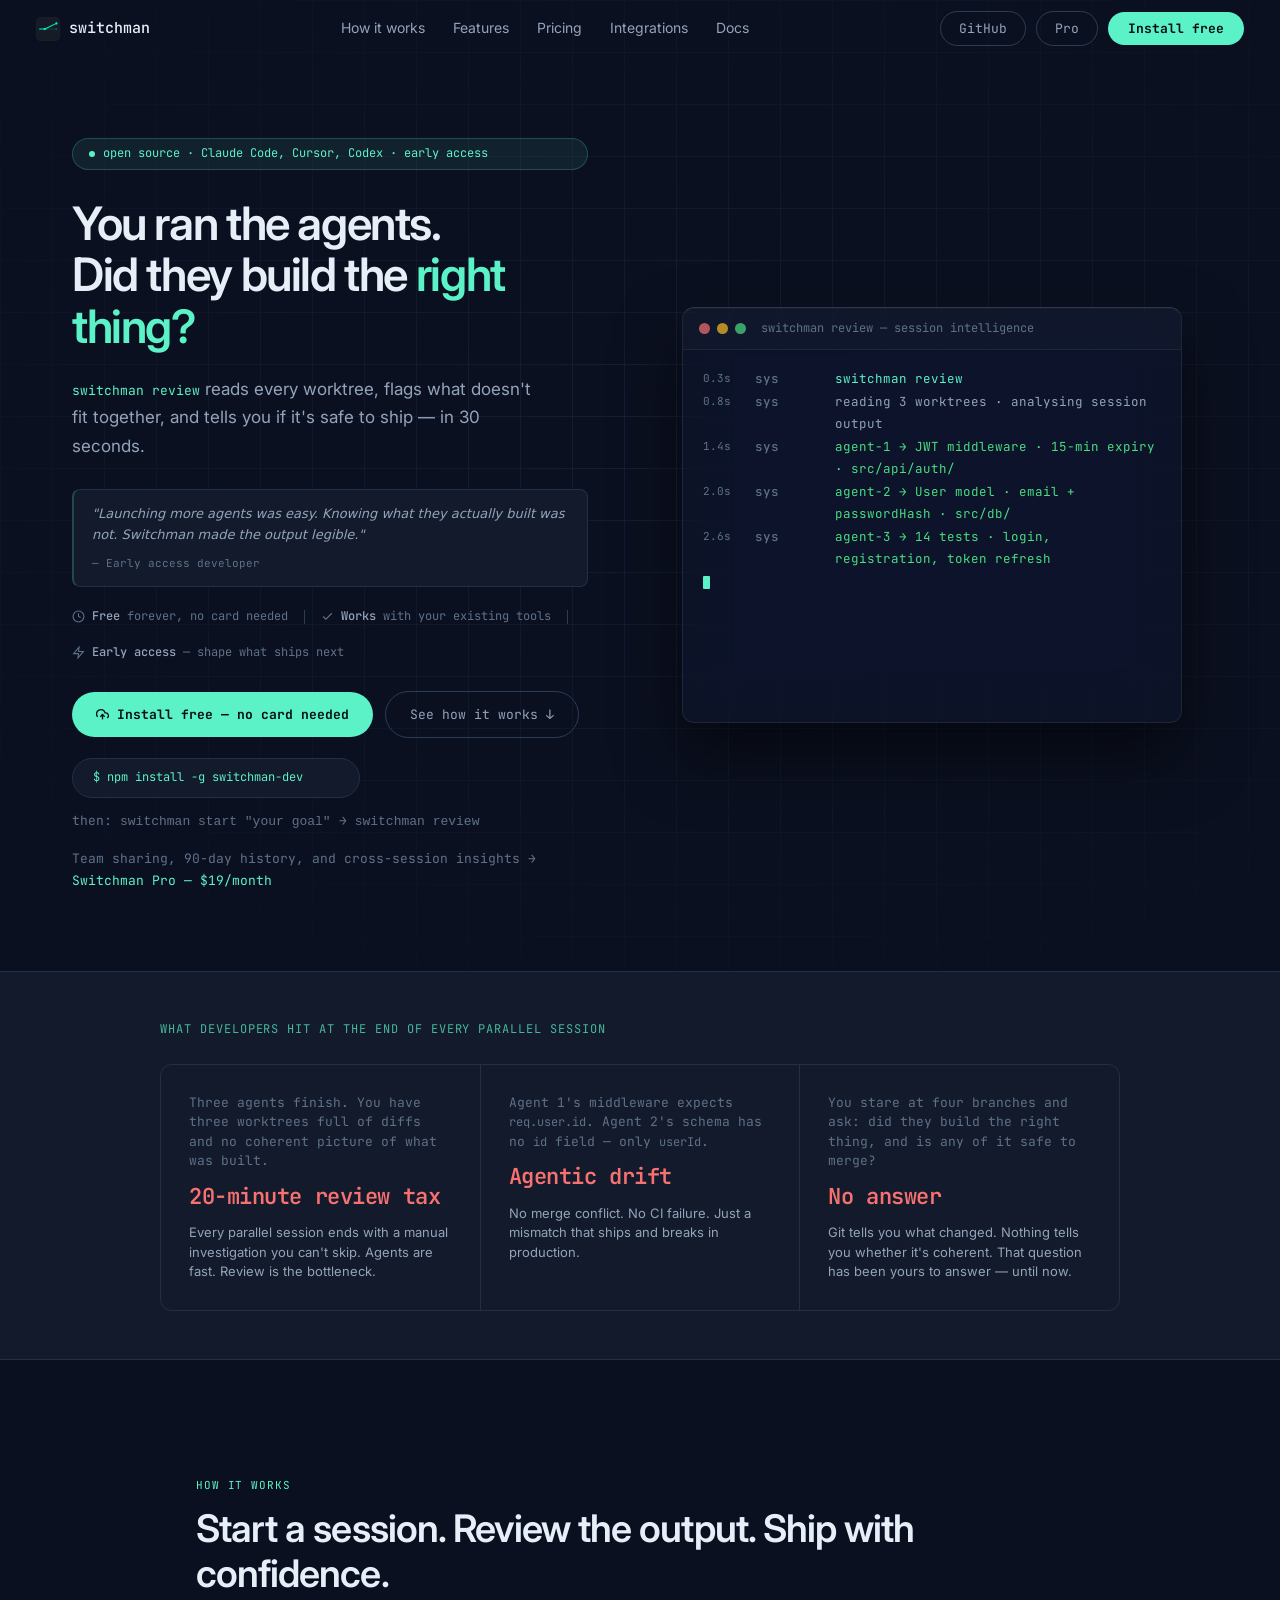
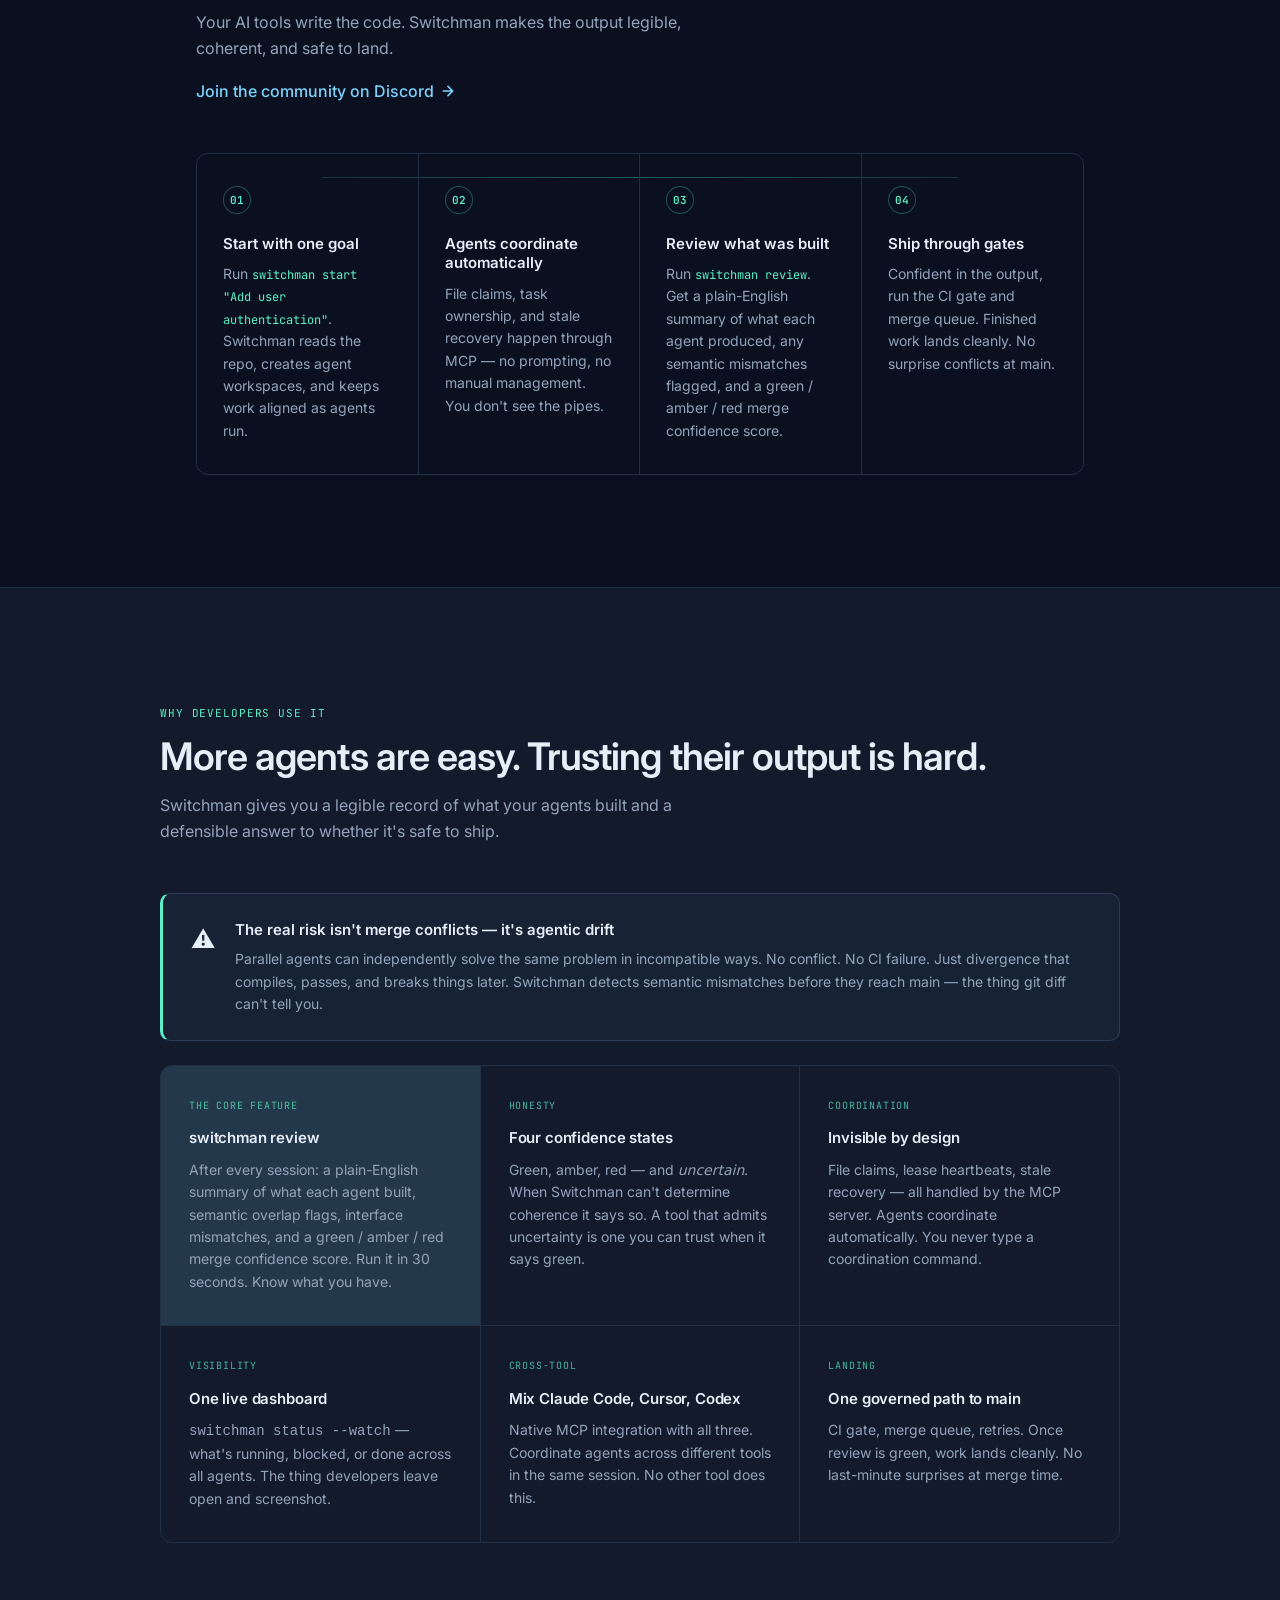
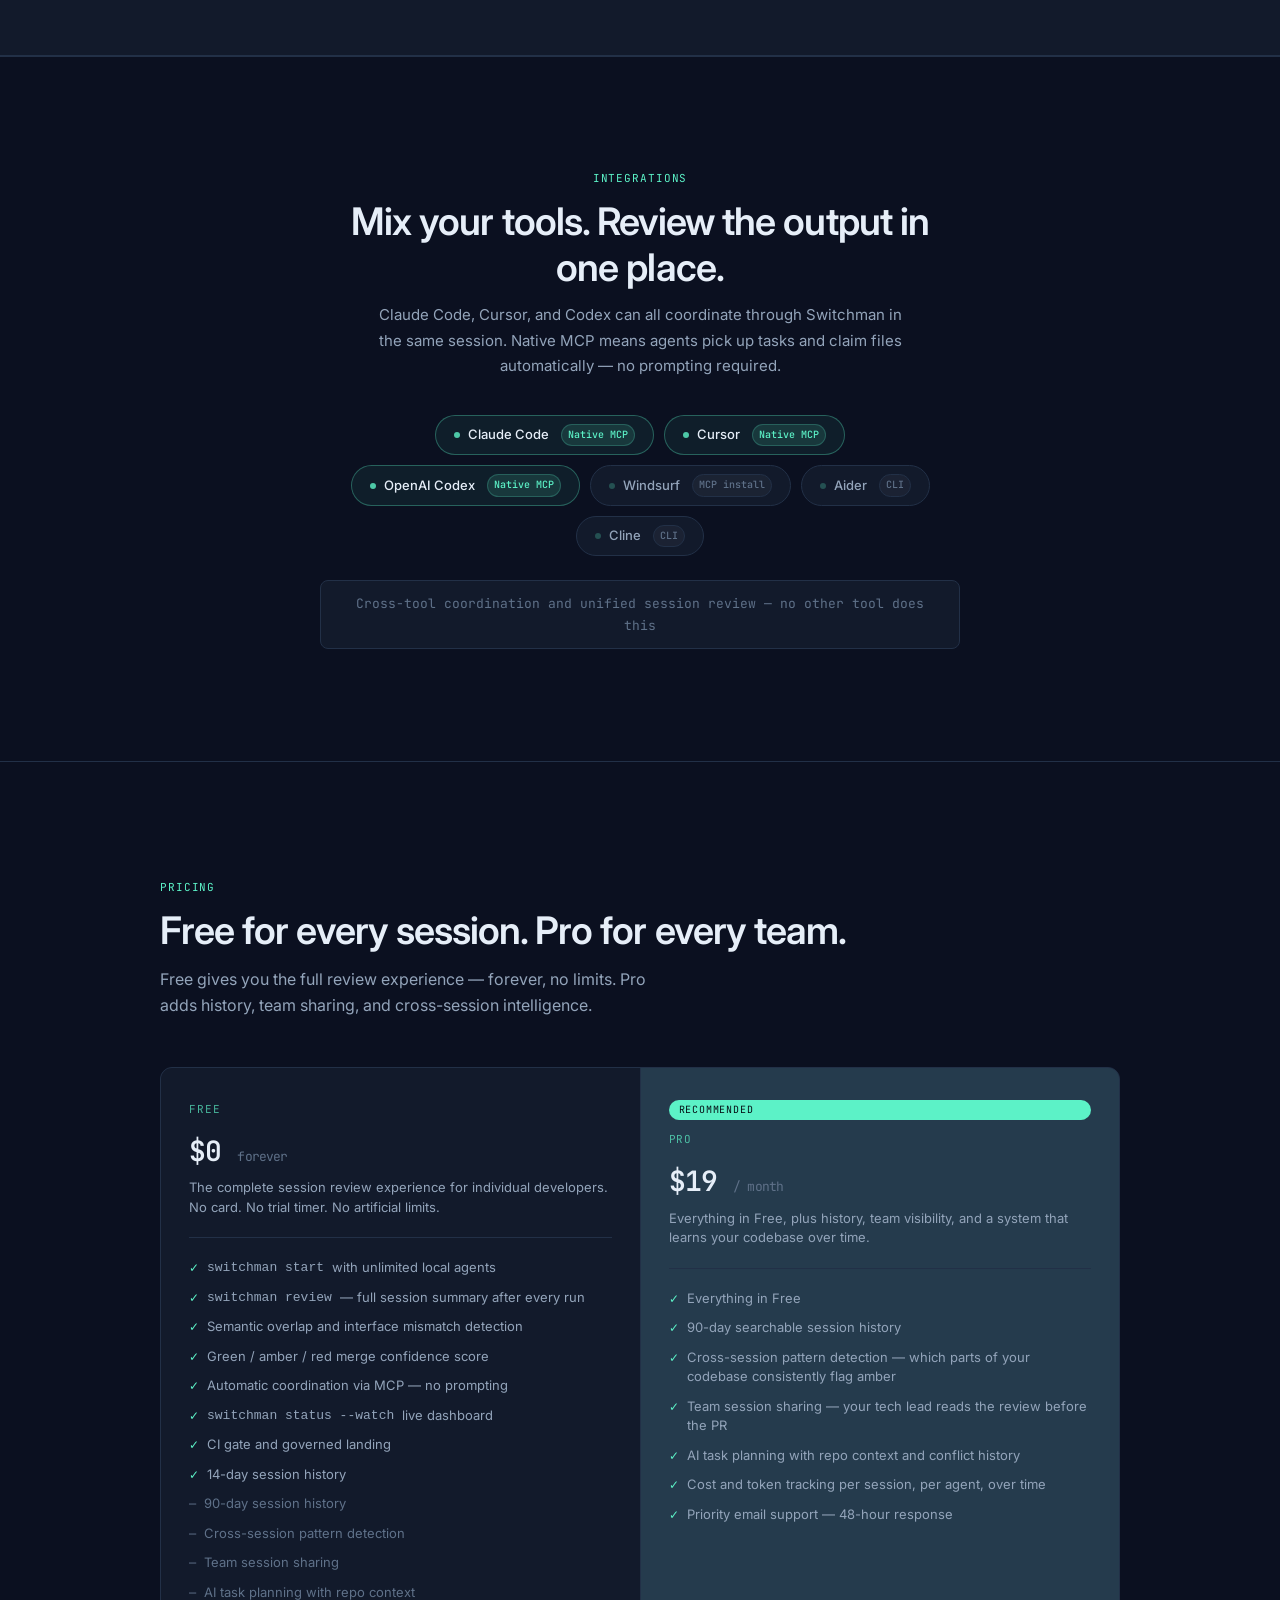
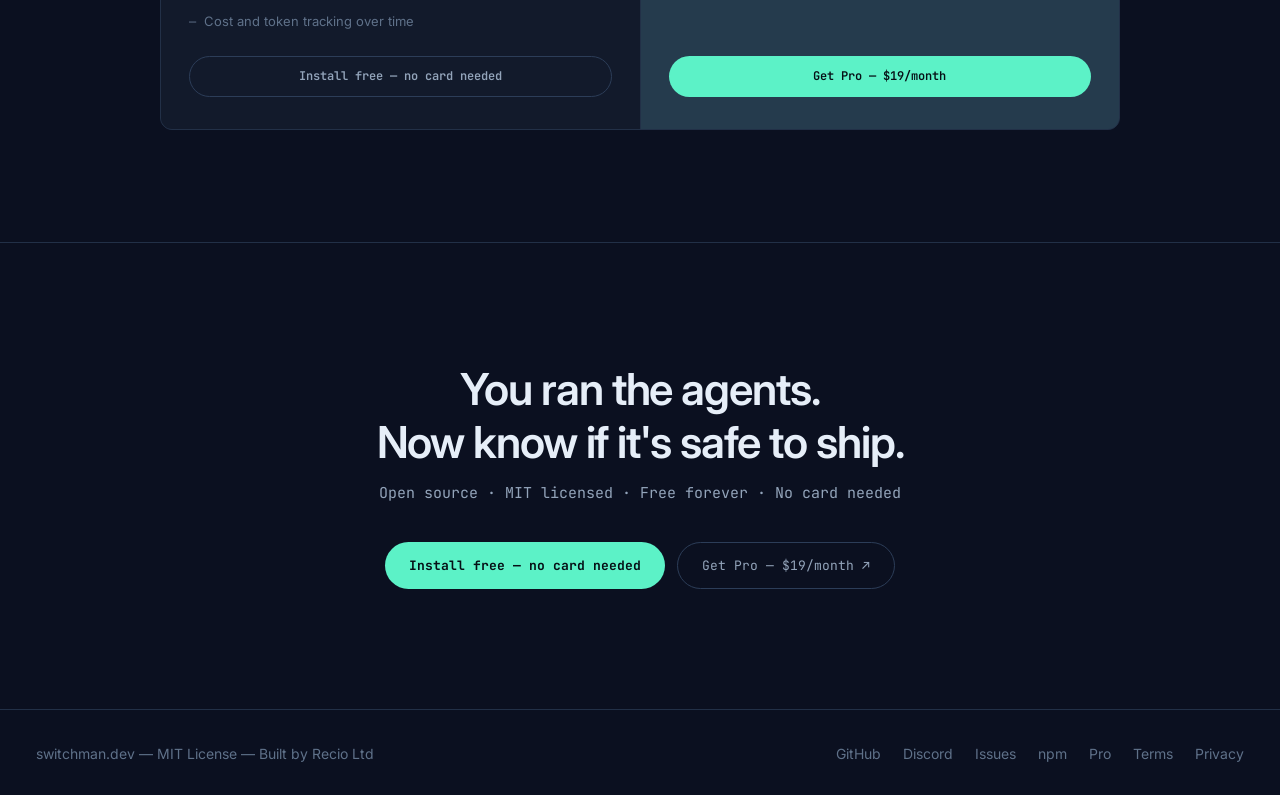
==== commit 28384e8e: "website copy" ====
--- a/index.html
+++ b/index.html
@@ -5,24 +5,24 @@
   <meta name="viewport" content="width=device-width, initial-scale=1.0">
   <link rel="sitemap" type="application/xml" href="/sitemap.xml">
   <!-- ─── PRIMARY SEO ──────────────────────────────────────────────────────── -->
-  <title>Switchman — One Command. Multiple AI Agents. Zero Conflicts.</title>
-  <meta name="description" content="Switchman is the operating system for parallel AI development. Type switchman start and multiple agents plan, coordinate, and ship — without file conflicts, duplicate work, or merge chaos. Works with Claude Code, Cursor, Codex, and Aider. Free for up to 3 agents.">
-  <meta name="keywords" content="AI coding agents, Claude Code, parallel agents, multi-agent development, file locking, coding agent coordination, Cursor AI, AI developer tools, agent orchestration, switchman, agentic coding, parallel AI development">
+  <title>Switchman — You ran the agents. Did they build the right thing?</title>
+  <meta name="description" content="Switchman tells you what your parallel AI agents built and whether it's safe to ship. Session summaries, semantic overlap detection, and merge confidence after every run. Works with Claude Code, Cursor, Codex, and Aider. Free forever.">
+  <meta name="keywords" content="AI coding agents, Claude Code, parallel agents, multi-agent development, agent review, agentic drift, session summary, merge confidence, coding agent coordination, Cursor AI, AI developer tools, switchman, agentic coding">
   <link rel="canonical" href="https://switchman.dev/">
 
   <!-- ─── OPEN GRAPH ────────────────────────────────────────────────────────── -->
   <meta property="og:type" content="website">
   <meta property="og:url" content="https://switchman.dev/">
-  <meta property="og:title" content="Switchman — One Command. Multiple AI Agents. Zero Conflicts.">
-  <meta property="og:description" content="Type switchman start and multiple agents plan, coordinate, and ship automatically. File locking, shared task queues, conflict prevention. Free for up to 3 agents.">
+  <meta property="og:title" content="Switchman — You ran the agents. Did they build the right thing?">
+  <meta property="og:description" content="switchman review reads every worktree, flags what doesn't fit together, and tells you if it's safe to ship. Free forever.">
   <meta property="og:image" content="https://switchman.dev/og-image.png">
   <meta property="og:site_name" content="Switchman">
 
   <!-- ─── TWITTER / X CARD ─────────────────────────────────────────────────── -->
   <meta name="twitter:card" content="summary_large_image">
   <meta name="twitter:site" content="@switchman_dev">
-  <meta name="twitter:title" content="Switchman — One Command. Multiple AI Agents. Zero Conflicts.">
-  <meta name="twitter:description" content="Type switchman start and multiple agents plan, coordinate, and ship automatically. Works with Claude Code, Cursor, Codex, and Aider.">
+  <meta name="twitter:title" content="Switchman — You ran the agents. Did they build the right thing?">
+  <meta name="twitter:description" content="switchman review reads every worktree, flags what doesn't fit together, and tells you if it's safe to ship. Works with Claude Code, Cursor, Codex, and Aider.">
   <meta name="twitter:image" content="https://switchman.dev/og-image.png">
 
   <!-- ─── STRUCTURED DATA ───────────────────────────────────────────────────── -->
@@ -32,32 +32,18 @@
     "@type": "SoftwareApplication",
     "name": "Switchman",
     "url": "https://switchman.dev",
-    "description": "Switchman is the operating system for parallel AI development. File locking, shared task queues, conflict prevention, and governed merge paths. Works with Claude Code, Cursor, Codex, and Aider.",
+    "description": "Switchman tells you what your parallel AI agents built and whether it's safe to ship. Session summaries, semantic overlap detection, and merge confidence after every run. Works with Claude Code, Cursor, Codex, and Aider.",
     "applicationCategory": "DeveloperApplication",
     "operatingSystem": "macOS, Linux, Windows",
     "offers": [
-      {
-        "@type": "Offer",
-        "price": "0",
-        "priceCurrency": "USD",
-        "name": "Free — up to 3 agents"
-      },
-      {
-        "@type": "Offer",
-        "price": "19",
-        "priceCurrency": "USD",
-        "name": "Pro — unlimited agents, full OS experience"
-      }
+      { "@type": "Offer", "price": "0", "priceCurrency": "USD", "name": "Free — full session review, unlimited agents" },
+      { "@type": "Offer", "price": "19", "priceCurrency": "USD", "name": "Pro — team sharing, 90-day history, cross-session insights" }
     ],
     "softwareVersion": "0.1.13",
     "downloadUrl": "https://www.npmjs.com/package/switchman-dev",
     "codeRepository": "https://github.com/switchman-dev/switchman",
     "license": "https://opensource.org/licenses/MIT",
-    "author": {
-      "@type": "Organization",
-      "name": "Recio Ltd",
-      "url": "https://switchman.dev"
-    },
+    "author": { "@type": "Organization", "name": "Recio Ltd", "url": "https://switchman.dev" },
     "keywords": "AI coding agents, Claude Code, parallel agents, multi-agent development, file locking, agent coordination, agentic coding"
   }
   </script>
@@ -124,21 +110,26 @@
   @keyframes pulse { 0%,100%{opacity:1;transform:scale(1)} 50%{opacity:.55;transform:scale(.85)} }
   .hero h1 { font-size:clamp(28px,3.6vw,58px); font-weight:600; line-height:1.12; letter-spacing:-0.03em; color:var(--text); margin-bottom:22px; opacity:0; animation:up 0.5s ease forwards 0.15s; }
   .hero h1 em { font-style:normal; color:var(--accent); }
-  .hero-sub { font-size:clamp(14px,1.5vw,17px); color:var(--text-2); line-height:1.7; max-width:460px; margin-bottom:20px; opacity:0; animation:up 0.5s ease forwards 0.25s; }
-
-  /* ONE COMMAND HIGHLIGHT */
-  .one-command-block { background:var(--bg-card); border:1px solid var(--accent-border); border-radius:10px; padding:14px 20px; margin-bottom:24px; display:flex; align-items:center; gap:12px; opacity:0; animation:up 0.5s ease forwards 0.3s; }
-  .one-command-block code { font-family:var(--mono); font-size:13px; color:var(--accent); }
-  .one-command-block span { font-size:13px; color:var(--text-3); }
-
-  .hero-pro-callout { display:inline-flex; align-items:center; gap:6px; margin-bottom:28px; font-size:13px; font-family:var(--mono); color:var(--text-3); opacity:0; animation:up 0.5s ease forwards 0.35s; }
-  .hero-pro-callout a { color:var(--accent); text-decoration:none; transition:color 0.15s; }
-  .hero-pro-callout a:hover { color:var(--accent-hover); }
-  .hero-actions { display:flex; gap:12px; flex-wrap:wrap; align-items:center; margin-bottom:24px; opacity:0; animation:up 0.5s ease forwards 0.4s; }
+  .hero-sub { font-size:clamp(14px,1.5vw,17px); color:var(--text-2); line-height:1.7; max-width:460px; margin-bottom:28px; opacity:0; animation:up 0.5s ease forwards 0.25s; }
+
+  /* HERO TESTIMONIAL */
+  .hero-testimonial { background:var(--bg-card); border:1px solid var(--border); border-left:2px solid var(--accent-border); border-radius:8px; padding:14px 18px; margin-bottom:20px; opacity:0; animation:up 0.5s ease forwards 0.28s; }
+  .hero-testimonial-quote { font-size:13px; color:var(--text-2); line-height:1.6; font-style:italic; margin-bottom:8px; }
+  .hero-testimonial-attr { font-size:11px; font-family:var(--mono); color:var(--text-3); }
+
+  /* SOCIAL PROOF */
+  .hero-social-proof { display:flex; align-items:center; gap:16px; flex-wrap:wrap; margin-bottom:28px; opacity:0; animation:up 0.5s ease forwards 0.3s; }
+  .sp-stat { display:flex; align-items:center; gap:7px; font-family:var(--mono); font-size:12px; color:var(--text-3); }
+  .sp-stat strong { color:var(--text-2); font-weight:500; }
+  .sp-divider { width:1px; height:14px; background:var(--border-2); }
+
+  /* HERO ACTIONS */
+  .hero-actions { display:flex; gap:12px; flex-wrap:wrap; align-items:center; margin-bottom:20px; opacity:0; animation:up 0.5s ease forwards 0.38s; }
   .btn-cta { background:var(--accent); color:#061016; font-family:var(--mono); font-size:13px; font-weight:700; padding:12px 24px; border-radius:99px; text-decoration:none; display:inline-flex; align-items:center; gap:8px; transition:background 0.15s; border:none; cursor:pointer; }
   .btn-cta:hover { background:var(--accent-hover); }
   .btn-outline { background:transparent; color:var(--text-2); font-family:var(--mono); font-size:13px; padding:12px 24px; border-radius:99px; text-decoration:none; display:inline-flex; align-items:center; gap:8px; border:1px solid var(--border-2); transition:color 0.15s,border-color 0.15s,background 0.15s; }
   .btn-outline:hover { color:var(--text); border-color:var(--accent-border); background:rgba(255,255,255,0.02); }
+
   .hero-install { display:flex; align-items:center; gap:12px; flex-wrap:wrap; opacity:0; animation:up 0.5s ease forwards 0.48s; }
   .install-cmd { background:var(--bg-card); border:1px solid var(--border); border-radius:99px; padding:9px 20px; font-family:var(--mono); font-size:12px; color:var(--accent); cursor:pointer; transition:border-color 0.15s,color 0.15s; user-select:none; display:flex; align-items:center; gap:12px; max-width:100%; }
   .install-cmd span:first-child { white-space:nowrap; overflow:hidden; text-overflow:ellipsis; }
@@ -147,14 +138,29 @@
   .copy-hint { font-size:10px; color:var(--text-3); opacity:0; transition:opacity 0.15s; flex-shrink:0; }
   .install-cmd:hover .copy-hint { opacity:1; }
   .install-hint { font-size:13px; color:var(--text-3); font-family:var(--mono); }
-
-  /* PAIN POINT BANNER */
-  .pain-banner { background:var(--bg-card); border-top:1px solid var(--border); border-bottom:1px solid var(--border); padding:40px 36px; }
-  .pain-inner { max-width:960px; margin:0 auto; display:grid; grid-template-columns:repeat(3,1fr); gap:1px; background:var(--border); border:1px solid var(--border); border-radius:12px; overflow:hidden; }
-  .pain-stat { background:var(--bg-card); padding:28px 28px; display:flex; flex-direction:column; gap:6px; }
-  .pain-stat-num { font-family:var(--mono); font-size:28px; font-weight:600; color:var(--accent); letter-spacing:-0.03em; }
+  .hero-pro-note { opacity:0; animation:up 0.5s ease forwards 0.54s; font-size:13px; color:var(--text-3); font-family:var(--mono); margin-top:16px; }
+  .hero-pro-note a { color:var(--accent); text-decoration:none; }
+  .hero-pro-note a:hover { color:var(--accent-hover); }
+
+  /* MOBILE TERMINAL */
+  .hero-terminal-mobile { display:none; padding:24px 20px 0; }
+  .hero-terminal-mobile .terminal-card { max-width:100%; height:320px; }
+
+  /* PAIN SECTION — replaced with real developer pain */
+  .pain-banner { background:var(--bg-card); border-top:1px solid var(--border); border-bottom:1px solid var(--border); padding:48px 36px; }
+  .pain-inner { max-width:960px; margin:0 auto; }
+  .pain-headline { font-family:var(--mono); font-size:12px; letter-spacing:0.08em; text-transform:uppercase; color:var(--accent); opacity:0.72; margin-bottom:24px; }
+  .pain-grid { display:grid; grid-template-columns:repeat(3,1fr); gap:1px; background:var(--border); border:1px solid var(--border); border-radius:12px; overflow:hidden; }
+  .pain-stat { background:var(--bg-card); padding:28px; display:flex; flex-direction:column; gap:8px; }
+  .pain-stat-scenario { font-size:13px; color:var(--text-3); font-family:var(--mono); line-height:1.5; }
+  .pain-stat-impact { font-family:var(--mono); font-size:22px; font-weight:600; color:var(--red); letter-spacing:-0.02em; }
   .pain-stat-label { font-size:13px; color:var(--text-2); line-height:1.5; }
-  .pain-stat-source { font-size:11px; color:var(--text-3); font-family:var(--mono); margin-top:4px; }
+
+  /* DRIFT CALLOUT */
+  .drift-callout { margin-top:48px; background:var(--bg-raised); border:1px solid var(--border-2); border-left:3px solid var(--accent); border-radius:10px; padding:24px 28px; display:grid; grid-template-columns:auto 1fr; gap:20px; align-items:start; }
+  .drift-icon { font-size:24px; padding-top:2px; }
+  .drift-callout h4 { font-size:15px; font-weight:600; color:var(--text); margin-bottom:6px; }
+  .drift-callout p  { font-size:14px; color:var(--text-2); line-height:1.6; }
 
   /* SECTIONS */
   .section { max-width:960px; margin:0 auto; padding:112px 36px; }
@@ -178,7 +184,7 @@
   /* FEATURES */
   .features-bg { background:var(--bg-card); border-top:1px solid var(--border); border-bottom:1px solid var(--border); padding:112px 36px; }
   .features-inner { max-width:960px; margin:0 auto; }
-  .features-grid { display:grid; grid-template-columns:repeat(3,1fr); gap:1px; background:var(--border); border:1px solid var(--border); border-radius:12px; overflow:hidden; margin-top:48px; }
+  .features-grid { display:grid; grid-template-columns:repeat(3,1fr); gap:1px; background:var(--border); border:1px solid var(--border); border-radius:12px; overflow:hidden; margin-top:24px; }
   .feat { background:var(--bg-card); padding:32px 28px; transition:background 0.15s; }
   .feat:hover { background:var(--bg-raised); }
   .feat-tag { font-family:var(--mono); font-size:10px; letter-spacing:0.08em; text-transform:uppercase; color:var(--accent); opacity:0.72; margin-bottom:12px; }
@@ -186,12 +192,6 @@
   .feat p   { font-size:14px; color:var(--text-2); line-height:1.6; }
   .feat-highlight { border-color:rgba(92,242,199,0.2); background:rgba(92,242,199,0.04); }
   .feat-highlight:hover { background:rgba(92,242,199,0.07); }
-
-  /* DRIFT CALLOUT */
-  .drift-callout { margin-top:48px; background:var(--bg-raised); border:1px solid var(--border-2); border-left:3px solid var(--accent); border-radius:10px; padding:24px 28px; display:grid; grid-template-columns:auto 1fr; gap:20px; align-items:start; }
-  .drift-icon { font-size:24px; padding-top:2px; }
-  .drift-callout h4 { font-size:15px; font-weight:600; color:var(--text); margin-bottom:6px; }
-  .drift-callout p { font-size:14px; color:var(--text-2); line-height:1.6; }
 
   /* EDITORS */
   .editors-strip { border-top:1px solid var(--border); padding:112px 36px; }
@@ -207,14 +207,15 @@
   .pill-badge-cli { font-size:10px; font-family:var(--mono); color:var(--text-3); background:rgba(255,255,255,0.04); border:1px solid var(--border); border-radius:99px; padding:2px 6px; margin-left:4px; }
   .editors-agnostic { margin-top:24px; font-size:13px; color:var(--text-3); font-family:var(--mono); background:var(--bg-card); border:1px solid var(--border); border-radius:8px; padding:12px 20px; }
 
-  /* PRICING STRIP */
+  /* PRICING */
   .pricing-strip { border-top:1px solid var(--border); padding:112px 36px; }
   .pricing-inner { max-width:960px; margin:0 auto; }
-  .pricing-grid { display:grid; grid-template-columns:repeat(4,1fr); gap:1px; background:var(--border); border:1px solid var(--border); border-radius:12px; overflow:hidden; margin-top:48px; }
-  .pricing-card { background:var(--bg-card); padding:32px 24px; display:flex; flex-direction:column; gap:0; transition:background 0.15s; }
+  .pricing-grid { display:grid; grid-template-columns:repeat(2,1fr); gap:1px; background:var(--border); border:1px solid var(--border); border-radius:12px; overflow:hidden; margin-top:48px; }
+  .pricing-card { background:var(--bg-card); padding:32px 28px; display:flex; flex-direction:column; gap:0; transition:background 0.15s; }
   .pricing-card:hover { background:var(--bg-raised); }
-  .pricing-card.featured { background:rgba(92,242,199,0.05); border-color:rgba(92,242,199,0.2); }
+  .pricing-card.featured { background:rgba(92,242,199,0.05); }
   .pricing-card.featured:hover { background:rgba(92,242,199,0.08); }
+  .pricing-recommended { display:inline-block; font-family:var(--mono); font-size:10px; letter-spacing:0.08em; text-transform:uppercase; color:#061016; background:var(--accent); border-radius:99px; padding:2px 10px; margin-bottom:10px; }
   .pricing-tier { font-family:var(--mono); font-size:11px; letter-spacing:0.08em; text-transform:uppercase; color:var(--accent); opacity:0.72; margin-bottom:10px; }
   .pricing-price { font-family:var(--mono); font-size:28px; font-weight:600; color:var(--text); letter-spacing:-0.03em; margin-bottom:4px; }
   .pricing-price span { font-size:13px; font-weight:400; color:var(--text-3); }
@@ -230,8 +231,6 @@
   .pricing-btn-outline:hover { border-color:var(--accent-border); color:var(--text); background:rgba(255,255,255,0.02); }
   .pricing-btn-solid { background:var(--accent); color:#061016; border:1px solid transparent; }
   .pricing-btn-solid:hover { background:var(--accent-hover); }
-  .pricing-annual-note { text-align:center; margin-top:20px; font-size:13px; color:var(--text-3); font-family:var(--mono); }
-  .pricing-annual-note strong { color:var(--accent); font-weight:500; }
 
   /* CTA & FOOTER */
   .cta-section { border-top:1px solid var(--border); padding:120px 36px; text-align:center; position:relative; overflow:hidden; }
@@ -249,14 +248,11 @@
   @keyframes up { from{opacity:0;transform:translateY(14px)} to{opacity:1;transform:translateY(0)} }
 
   /* RESPONSIVE */
-  @media (max-width:960px) {
-    .pricing-grid { grid-template-columns:repeat(2,1fr); }
-    .pain-inner { grid-template-columns:1fr; }
-  }
   @media (max-width:860px) {
     .hero { grid-template-columns:1fr; }
     .hero-right { display:none; }
-    .hero-left { padding:80px 24px 60px; }
+    .hero-terminal-mobile { display:block; }
+    .hero-left { padding:80px 24px 40px; }
     .nav-center { display:none; }
   }
   @media (max-width:700px) {
@@ -269,11 +265,14 @@
     footer { padding:28px 20px; }
     .install-hint { display:none; }
     .drift-callout { grid-template-columns:1fr; }
+    .pain-grid { grid-template-columns:1fr; }
+    .pain-banner { padding:40px 20px; }
   }
   @media (max-width:640px) {
     .btn-nav-solid { display:none; }
     nav { padding:0 20px; }
     .pricing-grid { grid-template-columns:1fr; }
+    .hero-terminal-mobile { padding:20px 20px 0; }
   }
   @media (max-width:480px) {
     .steps-grid { grid-template-columns:1fr; }
@@ -306,33 +305,48 @@
     <a href="https://npmjs.com/package/switchman-dev" class="btn-nav-solid">Install free</a>
   </div>
 </nav>
+
+<main>
+
 <!-- ─── HERO ──────────────────────────────────────────────────────────────── -->
-<!-- ─── HERO ──────────────────────────────────────────────────────────────── -->
-<main>
 <section class="hero" id="demo" aria-label="Hero">
   <div class="hero-left">
     <div class="hero-kicker">
       <div class="kicker-dot"></div>
-      open source · works with Claude Code, Cursor, Codex · built for multi-agent repos
-    </div>
-
-    <h1>More AI agents.<br><em>Less repo chaos.</em><br>One command to start.</h1>
-
-    <p class="hero-sub">Switchman coordinates multi-agent coding sessions. It plans the work, creates workspaces, prevents file collisions, and gives you one safe path to main.</p>
-
-    <div class="one-command-block">
-      <code>$ switchman start "Add user authentication"</code>
-      <span>— start the session, not the chaos</span>
-    </div>
-
-    <div class="hero-pro-callout">
-      Free includes unlimited local agents. Need shared cloud coordination and deeper analysis? →&nbsp;<a href="pro/index.html">Switchman Pro — $19/month</a>
+      open source · Claude Code, Cursor, Codex · early access
+    </div>
+
+    <h1>You ran the agents.<br>Did they build the <em>right thing?</em></h1>
+
+    <p class="hero-sub"><code style="font-family:var(--mono);font-size:13px;color:var(--accent)">switchman review</code> reads every worktree, flags what doesn't fit together, and tells you if it's safe to ship — in 30 seconds.</p>
+
+    <!-- Social proof — testimonial + early access -->
+    <div class="hero-testimonial">
+      <div class="hero-testimonial-quote">"Launching more agents was easy. Knowing what they actually built was not. Switchman made the output legible."</div>
+      <div class="hero-testimonial-attr">— Early access developer</div>
+    </div>
+
+    <div class="hero-social-proof">
+      <div class="sp-stat">
+        <svg width="13" height="13" viewBox="0 0 24 24" fill="none" stroke="currentColor" stroke-width="2" aria-hidden="true"><circle cx="12" cy="12" r="10"/><polyline points="12 6 12 12 16 14"/></svg>
+        <span><strong>Free</strong> forever, no card needed</span>
+      </div>
+      <div class="sp-divider"></div>
+      <div class="sp-stat">
+        <svg width="13" height="13" viewBox="0 0 24 24" fill="none" stroke="currentColor" stroke-width="2" aria-hidden="true"><polyline points="20 6 9 17 4 12"/></svg>
+        <span><strong>Works</strong> with your existing tools</span>
+      </div>
+      <div class="sp-divider"></div>
+      <div class="sp-stat">
+        <svg width="13" height="13" viewBox="0 0 24 24" fill="none" stroke="currentColor" stroke-width="2" aria-hidden="true"><path d="M13 2L3 14h9l-1 8 10-12h-9l1-8z"/></svg>
+        <span><strong>Early access</strong> — shape what ships next</span>
+      </div>
     </div>
 
     <div class="hero-actions">
       <a href="https://npmjs.com/package/switchman-dev" class="btn-cta" aria-label="Install Switchman free from npm">
         <svg width="13" height="13" viewBox="0 0 24 24" fill="none" stroke="currentColor" stroke-width="2.5" aria-hidden="true"><polyline points="16 16 12 12 8 16"/><line x1="12" y1="12" x2="12" y2="21"/><path d="M20.39 18.39A5 5 0 0 0 18 9h-1.26A8 8 0 1 0 3 16.3"/></svg>
-        Install free
+        Install free — no card needed
       </a>
       <a href="#how" class="btn-outline">See how it works ↓</a>
     </div>
@@ -342,40 +356,59 @@
         <span>$ npm install -g switchman-dev</span>
         <span class="copy-hint" aria-hidden="true">copy</span>
       </div>
-      <span class="install-hint">then: <code>switchman quickcheck</code> → <code>switchman start "your goal"</code></span>
-    </div>
-  </div>
-
+      <span class="install-hint">then: <code>switchman start "your goal"</code> → <code>switchman review</code></span>
+    </div>
+
+    <p class="hero-pro-note">Team sharing, 90-day history, and cross-session insights → <a href="pro/index.html">Switchman Pro — $19/month</a></p>
+  </div>
+
+  <!-- Desktop terminal -->
   <div class="hero-right" aria-hidden="true">
-    <div class="terminal-card">
+    <div class="terminal-card" id="terminal-desktop">
       <div class="term-bar">
         <div class="tdot tdot-r"></div><div class="tdot tdot-y"></div><div class="tdot tdot-g"></div>
-        <span class="term-label">switchman status — live agent coordination</span>
-      </div>
-      <div class="term-body" id="term-output">
+        <span class="term-label">switchman review — session intelligence</span>
+      </div>
+      <div class="term-body" id="term-output-desktop">
         <span class="tl-cursor"></span>
       </div>
     </div>
   </div>
 </section>
 
-<!-- ─── PAIN POINT STATS ──────────────────────────────────────────────────── -->
-<div class="pain-banner reveal" role="region" aria-label="Developer pain points">
+<!-- Mobile terminal — shown below fold on small screens -->
+<div class="hero-terminal-mobile reveal" aria-hidden="true">
+  <div class="terminal-card" id="terminal-mobile">
+    <div class="term-bar">
+      <div class="tdot tdot-r"></div><div class="tdot tdot-y"></div><div class="tdot tdot-g"></div>
+      <span class="term-label">switchman review — session intelligence</span>
+    </div>
+    <div class="term-body" id="term-output-mobile">
+      <span class="tl-cursor"></span>
+    </div>
+  </div>
+</div>
+
+<!-- ─── PAIN POINTS ───────────────────────────────────────────────────────── -->
+<div class="pain-banner reveal" role="region" aria-label="The problem Switchman solves">
   <div class="pain-inner">
-    <div class="pain-stat">
-      <div class="pain-stat-num">1 repo</div>
-      <div class="pain-stat-label">multiple agents, branches, and moving parts</div>
-      <div class="pain-stat-source">where coordination breaks down fast</div>
-    </div>
-    <div class="pain-stat">
-      <div class="pain-stat-num">1 layer</div>
-      <div class="pain-stat-label">for tasks, file ownership, status, retries, and landing</div>
-      <div class="pain-stat-source">what Switchman adds</div>
-    </div>
-    <div class="pain-stat">
-      <div class="pain-stat-num">0</div>
-      <div class="pain-stat-label">reason to manually act as dispatcher once the session starts</div>
-      <div class="pain-stat-source">Switchman handles the coordination</div>
+    <div class="pain-headline">What developers hit at the end of every parallel session</div>
+    <div class="pain-grid">
+      <div class="pain-stat">
+        <div class="pain-stat-scenario">Three agents finish. You have three worktrees full of diffs and no coherent picture of what was built.</div>
+        <div class="pain-stat-impact">20-minute review tax</div>
+        <div class="pain-stat-label">Every parallel session ends with a manual investigation you can't skip. Agents are fast. Review is the bottleneck.</div>
+      </div>
+      <div class="pain-stat">
+        <div class="pain-stat-scenario">Agent 1's middleware expects <code style="font-family:var(--mono);font-size:12px;color:var(--text-3)">req.user.id</code>. Agent 2's schema has no <code style="font-family:var(--mono);font-size:12px;color:var(--text-3)">id</code> field — only <code style="font-family:var(--mono);font-size:12px;color:var(--text-3)">userId</code>.</div>
+        <div class="pain-stat-impact">Agentic drift</div>
+        <div class="pain-stat-label">No merge conflict. No CI failure. Just a mismatch that ships and breaks in production.</div>
+      </div>
+      <div class="pain-stat">
+        <div class="pain-stat-scenario">You stare at four branches and ask: did they build the right thing, and is any of it safe to merge?</div>
+        <div class="pain-stat-impact">No answer</div>
+        <div class="pain-stat-label">Git tells you what changed. Nothing tells you whether it's coherent. That question has been yours to answer — until now.</div>
+      </div>
     </div>
   </div>
 </div>
@@ -384,8 +417,8 @@
 <section class="section reveal" id="how" aria-labelledby="how-heading">
   <div class="section-header">
     <span class="tag">How it works</span>
-    <h2 id="how-heading">Stop being the human traffic controller.</h2>
-    <p class="section-sub">Your AI tools still write the code. Switchman handles coordination.</p>
+    <h2 id="how-heading">Start a session. Review the output. Ship with confidence.</h2>
+    <p class="section-sub">Your AI tools write the code. Switchman makes the output legible, coherent, and safe to land.</p>
     <a href="https://discord.gg/pnT8BEC4D" class="text-link" style="color:var(--blue);font-size:16px;">
       Join the community on Discord
       <svg width="16" height="16" viewBox="0 0 24 24" fill="none" stroke="currentColor" stroke-width="2.5" stroke-linecap="round" stroke-linejoin="round" aria-hidden="true"><path d="M5 12h14M12 5l7 7-7 7"/></svg>
@@ -395,22 +428,22 @@
     <div class="step-card">
       <div class="step-n">01</div>
       <h3>Start with one goal</h3>
-      <p>Run <code style="font-family:var(--mono);font-size:12px;color:var(--accent)">switchman start "Add user authentication"</code>. Switchman reads the repo, plans the work, and creates the agent workspaces.</p>
+      <p>Run <code style="font-family:var(--mono);font-size:12px;color:var(--accent)">switchman start "Add user authentication"</code>. Switchman reads the repo, creates agent workspaces, and keeps work aligned as agents run.</p>
     </div>
     <div class="step-card">
       <div class="step-n">02</div>
-      <h3>Agents claim files</h3>
-      <p>Each agent claims the files it needs. Overlap gets blocked early. Conflicts do not spread.</p>
+      <h3>Agents coordinate automatically</h3>
+      <p>File claims, task ownership, and stale recovery happen through MCP — no prompting, no manual management. You don't see the pipes.</p>
     </div>
     <div class="step-card">
       <div class="step-n">03</div>
-      <h3>Watch one dashboard</h3>
-      <p>Keep <code style="font-family:var(--mono);font-size:12px;color:var(--accent)">switchman status --watch</code> open. See what is running, blocked, stale, or ready next.</p>
+      <h3>Review what was built</h3>
+      <p>Run <code style="font-family:var(--mono);font-size:12px;color:var(--accent)">switchman review</code>. Get a plain-English summary of what each agent produced, any semantic mismatches flagged, and a green / amber / red merge confidence score.</p>
     </div>
     <div class="step-card">
       <div class="step-n">04</div>
-      <h3>Land safely</h3>
-      <p>Finished work goes through gates, queueing, retries, and recovery before it reaches main.</p>
+      <h3>Ship through gates</h3>
+      <p>Confident in the output, run the CI gate and merge queue. Finished work lands cleanly. No surprise conflicts at main.</p>
     </div>
   </div>
 </section>
@@ -419,49 +452,50 @@
 <div class="features-bg reveal" id="features" role="region" aria-labelledby="features-heading">
   <div class="features-inner">
     <div class="section-header" style="margin-bottom:0;">
-      <span class="tag">Why teams use it</span>
-      <h2 id="features-heading">Because more agents should not mean more mess.</h2>
-      <p class="section-sub" style="margin-bottom:0;">AI tools help agents write code. Switchman helps them work in the same repo without stepping on each other.</p>
-    </div>
-
+      <span class="tag">Why developers use it</span>
+      <h2 id="features-heading">More agents are easy. Trusting their output is hard.</h2>
+      <p class="section-sub" style="margin-bottom:0;">Switchman gives you a legible record of what your agents built and a defensible answer to whether it's safe to ship.</p>
+    </div>
+
+    <!-- Drift callout -->
     <div class="drift-callout">
       <div class="drift-icon">⚠</div>
       <div>
-        <h4>The real risk is drift</h4>
-        <p>Not just merge conflicts. Drift. Different agents solving the same problem in different ways. Switchman keeps tasks, claims, and landing decisions aligned.</p>
-      </div>
-    </div>
-
-    <div class="features-grid" style="margin-top:24px;">
+        <h4>The real risk isn't merge conflicts — it's agentic drift</h4>
+        <p>Parallel agents can independently solve the same problem in incompatible ways. No conflict. No CI failure. Just divergence that compiles, passes, and breaks things later. Switchman detects semantic mismatches before they reach main — the thing git diff can't tell you.</p>
+      </div>
+    </div>
+
+    <div class="features-grid">
       <div class="feat feat-highlight">
-        <div class="feat-tag">Fastest path</div>
-        <h3>One command to start</h3>
-        <p><code>switchman start "your goal"</code> plans the work, creates workspaces, repairs local wiring, and starts the session.</p>
+        <div class="feat-tag">The core feature</div>
+        <h3>switchman review</h3>
+        <p>After every session: a plain-English summary of what each agent built, semantic overlap flags, interface mismatches, and a green / amber / red merge confidence score. Run it in 30 seconds. Know what you have.</p>
       </div>
       <div class="feat">
-        <div class="feat-tag">Ownership</div>
-        <h3>Prevent overlap early</h3>
-        <p>File claims stop collisions before they become rewrites, merge problems, or wasted time.</p>
+        <div class="feat-tag">Honesty</div>
+        <h3>Four confidence states</h3>
+        <p>Green, amber, red — and <em>uncertain</em>. When Switchman can't determine coherence it says so. A tool that admits uncertainty is one you can trust when it says green.</p>
       </div>
       <div class="feat">
         <div class="feat-tag">Coordination</div>
-        <h3>One system for the session</h3>
-        <p>Tasks, claims, status, retries, and recovery live in one place. Humans stop acting like glue code.</p>
+        <h3>Invisible by design</h3>
+        <p>File claims, lease heartbeats, stale recovery — all handled by the MCP server. Agents coordinate automatically. You never type a coordination command.</p>
       </div>
       <div class="feat">
         <div class="feat-tag">Visibility</div>
-        <h3>Know what is happening</h3>
-        <p>Use live status, notifications, and session summaries to step in only when needed.</p>
+        <h3>One live dashboard</h3>
+        <p><code>switchman status --watch</code> — what's running, blocked, or done across all agents. The thing developers leave open and screenshot.</p>
       </div>
       <div class="feat">
-        <div class="feat-tag">Governance</div>
-        <h3>Extra safety where it matters</h3>
-        <p>Require checks for high-risk areas like auth, payments, and schema changes before landing.</p>
+        <div class="feat-tag">Cross-tool</div>
+        <h3>Mix Claude Code, Cursor, Codex</h3>
+        <p>Native MCP integration with all three. Coordinate agents across different tools in the same session. No other tool does this.</p>
       </div>
       <div class="feat">
         <div class="feat-tag">Landing</div>
-        <h3>Queue to main safely</h3>
-        <p>Switchman queues completed work, runs gates, retries where it should, and gives clear recovery paths.</p>
+        <h3>One governed path to main</h3>
+        <p>CI gate, merge queue, retries. Once review is green, work lands cleanly. No last-minute surprises at merge time.</p>
       </div>
     </div>
   </div>
@@ -471,8 +505,8 @@
 <section class="editors-strip reveal" id="integrations" aria-labelledby="integrations-heading">
   <div class="editors-inner">
     <span class="tag">Integrations</span>
-    <h2 id="integrations-heading">Keep your tools. Add one coordination layer.</h2>
-    <p class="editors-note">Claude Code, Cursor, and Codex can all work through the same repo flow. Switchman coordinates across them.</p>
+    <h2 id="integrations-heading">Mix your tools. Review the output in one place.</h2>
+    <p class="editors-note">Claude Code, Cursor, and Codex can all coordinate through Switchman in the same session. Native MCP means agents pick up tasks and claim files automatically — no prompting required.</p>
     <div class="editors-pills">
       <div class="pill pill-featured"><span class="pill-dot"></span>Claude Code <span class="pill-badge">Native MCP</span></div>
       <div class="pill pill-featured"><span class="pill-dot"></span>Cursor <span class="pill-badge">Native MCP</span></div>
@@ -482,54 +516,58 @@
       <div class="pill"><span class="pill-dot pill-dot-dim"></span>Cline <span class="pill-badge-cli">CLI</span></div>
     </div>
     <div class="editors-agnostic">
-      One repo coordination layer across all your AI coding tools
+      Cross-tool coordination and unified session review — no other tool does this
     </div>
   </div>
 </section>
 
+<!-- ─── PRICING ────────────────────────────────────────────────────────────── -->
 <section class="pricing-strip reveal" id="pricing" aria-labelledby="pricing-heading">
   <div class="pricing-inner">
     <div class="section-header" style="margin-bottom:0;">
       <span class="tag">Pricing</span>
-      <h2 id="pricing-heading">Free for real use. Pro for deeper coordination.</h2>
-      <p class="section-sub" style="margin-bottom:0;">Free is generous. Pro adds more team depth.</p>
-    </div>
-    <div class="pricing-grid" style="grid-template-columns:repeat(2,1fr);">
+      <h2 id="pricing-heading">Free for every session. Pro for every team.</h2>
+      <p class="section-sub" style="margin-bottom:0;">Free gives you the full review experience — forever, no limits. Pro adds history, team sharing, and cross-session intelligence.</p>
+    </div>
+    <div class="pricing-grid">
 
       <div class="pricing-card">
         <div class="pricing-tier">Free</div>
-        <div class="pricing-price">$0</div>
-        <div class="pricing-desc">For local repos and real multi-agent use.</div>
+        <div class="pricing-price">$0 <span>forever</span></div>
+        <div class="pricing-desc">The complete session review experience for individual developers. No card. No trial timer. No artificial limits.</div>
         <ul class="pricing-features">
           <li><code>switchman start</code> with unlimited local agents</li>
-          <li>File locking &amp; lease validation</li>
-          <li>Local task queue &amp; MCP integration</li>
-          <li>Auto CLAUDE.md generation</li>
-          <li>Desktop and Slack notifications</li>
-          <li>Read-only session summaries</li>
-          <li>One shared cloud project for logged-in users</li>
-          <li class="dim">Deeper session analysis</li>
-          <li class="dim">Full planning API</li>
-          <li class="dim">Expanded team coordination</li>
-          <li class="dim">90-day history</li>
+          <li><code>switchman review</code> — full session summary after every run</li>
+          <li>Semantic overlap and interface mismatch detection</li>
+          <li>Green / amber / red merge confidence score</li>
+          <li>Automatic coordination via MCP — no prompting</li>
+          <li><code>switchman status --watch</code> live dashboard</li>
+          <li>CI gate and governed landing</li>
+          <li>14-day session history</li>
+          <li class="dim">90-day session history</li>
+          <li class="dim">Cross-session pattern detection</li>
+          <li class="dim">Team session sharing</li>
+          <li class="dim">AI task planning with repo context</li>
+          <li class="dim">Cost and token tracking over time</li>
         </ul>
         <div class="pricing-cta">
-          <a href="https://npmjs.com/package/switchman-dev" class="pricing-btn pricing-btn-outline">Install free</a>
+          <a href="https://npmjs.com/package/switchman-dev" class="pricing-btn pricing-btn-outline">Install free — no card needed</a>
         </div>
       </div>
 
       <div class="pricing-card featured">
-        <div class="pricing-tier">Pro · $19 / month</div>
+        <div class="pricing-recommended">Recommended</div>
+        <div class="pricing-tier">Pro</div>
         <div class="pricing-price">$19 <span>/ month</span></div>
-        <div class="pricing-desc">For shared repos and team-grade control.</div>
+        <div class="pricing-desc">Everything in Free, plus history, team visibility, and a system that learns your codebase over time.</div>
         <ul class="pricing-features">
           <li>Everything in Free</li>
-          <li>Full shared cloud coordination across machines</li>
-          <li>Planning API with confidence scores</li>
-          <li>Session summaries with counterfactual analysis</li>
-          <li>Cloud sync with retry &amp; offline buffer</li>
-          <li>90-day audit and coordination history</li>
-          <li>Priority email support</li>
+          <li>90-day searchable session history</li>
+          <li>Cross-session pattern detection — which parts of your codebase consistently flag amber</li>
+          <li>Team session sharing — your tech lead reads the review before the PR</li>
+          <li>AI task planning with repo context and conflict history</li>
+          <li>Cost and token tracking per session, per agent, over time</li>
+          <li>Priority email support — 48-hour response</li>
         </ul>
         <div class="pricing-cta">
           <a href="pro/index.html" class="pricing-btn pricing-btn-solid">Get Pro — $19/month</a>
@@ -540,12 +578,12 @@
   </div>
 </section>
 
-<!-- ─── CTA ───────────────────────────────────────────────────────────────── -->
+<!-- ─── FINAL CTA ─────────────────────────────────────────────────────────── -->
 <section class="cta-section reveal" aria-label="Call to action">
-  <h2>Run more agents.<br>Keep one clean repo.</h2>
-  <p>Open source · MIT licensed · Free for unlimited local agents · Pro at $19/month</p>
+  <h2>You ran the agents.<br>Now know if it's safe to ship.</h2>
+  <p>Open source · MIT licensed · Free forever · No card needed</p>
   <div class="cta-btns">
-    <a href="https://npmjs.com/package/switchman-dev" class="btn-cta">Install free</a>
+    <a href="https://npmjs.com/package/switchman-dev" class="btn-cta">Install free — no card needed</a>
     <a href="pro/index.html" class="btn-outline">Get Pro — $19/month ↗</a>
   </div>
 </section>
@@ -565,12 +603,13 @@
   </div>
 </footer>
 
-
 <script>
+// ─── NAV SCROLL ──────────────────────────────────────────────────────────────
 window.addEventListener('scroll', () => {
   document.getElementById('nav').classList.toggle('scrolled', window.scrollY > 10);
 }, { passive: true });
 
+// ─── COPY INSTALL ─────────────────────────────────────────────────────────────
 function copyInstall(el) {
   navigator.clipboard.writeText('npm install -g switchman-dev');
   el.classList.add('copied');
@@ -578,29 +617,22 @@
   setTimeout(() => { el.classList.remove('copied'); el.querySelector('.copy-hint').textContent = 'copy'; }, 2000);
 }
 
+// ─── TERMINAL ANIMATION ───────────────────────────────────────────────────────
 const LINES = [
-  { t:300,  agent:'sys',     msg:'switchman start "Add user authentication"', cls:'tl-info' },
-  { t:700,  agent:'sys',     msg:'scanning repo stack  ·  Next.js detected', cls:'' },
-  { t:1100, agent:'sys',     msg:'planning 3 parallel tasks  ·  confidence 94%', cls:'' },
-  { t:1500, agent:'sys',     msg:'spinning up 3 agent workspaces  ·  writing CLAUDE.md', cls:'' },
-  { t:2000, agent:'agent-1', msg:'CLAIM   src/api/auth/router.ts', cls:'tl-ok' },
-  { t:2200, agent:'agent-1', msg:'START   task:auth-middleware', cls:'tl-info' },
-  { t:2600, agent:'agent-2', msg:'CLAIM   src/db/schema.ts', cls:'tl-ok' },
-  { t:2900, agent:'agent-2', msg:'START   task:user-schema', cls:'tl-info' },
-  { t:3400, agent:'agent-3', msg:'CLAIM   src/api/auth/router.ts  →  BLOCKED', cls:'tl-warn' },
-  { t:3750, agent:'sys',     msg:'collision caught  ·  rerouting agent-3 safely', cls:'' },
-  { t:4100, agent:'agent-3', msg:'CLAIM   src/__tests__/auth.test.ts', cls:'tl-ok' },
-  { t:4400, agent:'agent-3', msg:'START   task:auth-tests', cls:'tl-info' },
-  { t:5200, agent:'agent-1', msg:'DONE    task:auth-middleware', cls:'tl-ok' },
-  { t:5800, agent:'agent-2', msg:'DONE    task:user-schema', cls:'tl-ok' },
-  { t:6300, agent:'agent-3', msg:'DONE    task:auth-tests', cls:'tl-ok' },
-  { t:6900, agent:'sys',     msg:'GATE    ci clear  ·  3 branches ready to land', cls:'tl-info' },
-  { t:7600, agent:'sys',     msg:'3 agents · 1 collision caught · 0 merge incidents', cls:'tl-ok' },
+  { t:300,  agent:'sys',     msg:'switchman review', cls:'tl-info' },
+  { t:800,  agent:'sys',     msg:'reading 3 worktrees  ·  analysing session output', cls:'' },
+  { t:1400, agent:'sys',     msg:'agent-1  →  JWT middleware  ·  15-min expiry  ·  src/api/auth/', cls:'tl-ok' },
+  { t:2000, agent:'sys',     msg:'agent-2  →  User model  ·  email + passwordHash  ·  src/db/', cls:'tl-ok' },
+  { t:2600, agent:'sys',     msg:'agent-3  →  14 tests  ·  login, registration, token refresh', cls:'tl-ok' },
+  { t:3300, agent:'sys',     msg:'checking semantic coherence across worktrees...', cls:'' },
+  { t:4100, agent:'sys',     msg:'⚠  MISMATCH   middleware expects req.user.id', cls:'tl-warn' },
+  { t:4500, agent:'sys',     msg:'⚠  MISMATCH   User schema has userId — not id', cls:'tl-warn' },
+  { t:5100, agent:'sys',     msg:'flagged: agent-1 + agent-2 interface contradiction', cls:'tl-warn' },
+  { t:5800, agent:'sys',     msg:'CI gate  ·  passing', cls:'tl-ok' },
+  { t:6400, agent:'sys',     msg:'─────────────────────────────────────────', cls:'' },
+  { t:6700, agent:'sys',     msg:'confidence   AMBER — review flagged items before merging', cls:'tl-warn' },
+  { t:7400, agent:'sys',     msg:'session took 4m 12s  ·  would have shipped a runtime bug', cls:'tl-info' },
 ];
-
-const out = document.getElementById('term-output');
-const cursor = out.querySelector('.tl-cursor');
-let running = false;
 
 function agentCls(a) {
   if (a==='agent-1') return 'a1';
@@ -609,32 +641,55 @@
   return 'sys';
 }
 
-function addLine(line) {
-  const sec = (line.t/1000).toFixed(1).padStart(4)+'s';
-  const div = document.createElement('div');
-  div.className = 'term-line';
-  div.innerHTML = `<span class="tl-time">${sec}</span><span class="tl-agent ${agentCls(line.agent)}">${line.agent}</span><span class="tl-msg ${line.cls}">${line.msg}</span>`;
-  out.insertBefore(div, cursor);
-  out.scrollTop = out.scrollHeight;
+function runTerminal(outputId) {
+  const out = document.getElementById(outputId);
+  if (!out) return null;
+  const cursor = out.querySelector('.tl-cursor');
+  let running = false;
+  let timers = [];
+
+  function addLine(line) {
+    const sec = (line.t/1000).toFixed(1).padStart(4)+'s';
+    const div = document.createElement('div');
+    div.className = 'term-line';
+    div.innerHTML = `<span class="tl-time">${sec}</span><span class="tl-agent ${agentCls(line.agent)}">${line.agent}</span><span class="tl-msg ${line.cls}">${line.msg}</span>`;
+    out.insertBefore(div, cursor);
+    out.scrollTop = out.scrollHeight;
+  }
+
+  function start() {
+    if (running) return;
+    running = true;
+    out.querySelectorAll('.term-line').forEach(l => l.remove());
+    timers = LINES.map(line => setTimeout(() => addLine(line), line.t));
+    timers.push(setTimeout(() => { running = false; timers.push(setTimeout(start, 1800)); }, 9800));
+  }
+
+  return start;
 }
 
-function runDemo() {
-  if (running) return;
-  running = true;
-  out.querySelectorAll('.term-line').forEach(l => l.remove());
-  LINES.forEach(line => setTimeout(() => addLine(line), line.t));
-  setTimeout(() => { running = false; setTimeout(runDemo, 1800); }, 9800);
-}
+// Desktop terminal — trigger on intersection
+const startDesktop = runTerminal('term-output-desktop');
+const startMobile  = runTerminal('term-output-mobile');
 
 const tObs = new IntersectionObserver(entries => {
-  if (entries[0].isIntersecting) { runDemo(); tObs.disconnect(); }
+  if (entries[0].isIntersecting && startDesktop) { startDesktop(); tObs.disconnect(); }
 }, { threshold: 0.25 });
-tObs.observe(document.querySelector('.terminal-card'));
-
+const desktopCard = document.getElementById('terminal-desktop');
+if (desktopCard) tObs.observe(desktopCard);
+
+const mObs = new IntersectionObserver(entries => {
+  if (entries[0].isIntersecting && startMobile) { startMobile(); mObs.disconnect(); }
+}, { threshold: 0.15 });
+const mobileCard = document.getElementById('terminal-mobile');
+if (mobileCard) mObs.observe(mobileCard);
+
+// ─── REVEAL ON SCROLL ─────────────────────────────────────────────────────────
 const rObs = new IntersectionObserver(entries => {
   entries.forEach(e => { if (e.isIntersecting) { e.target.classList.add('on'); rObs.unobserve(e.target); } });
 }, { threshold: 0.07 });
 document.querySelectorAll('.reveal').forEach(el => rObs.observe(el));
+
 </script>
 </body>
 </html>
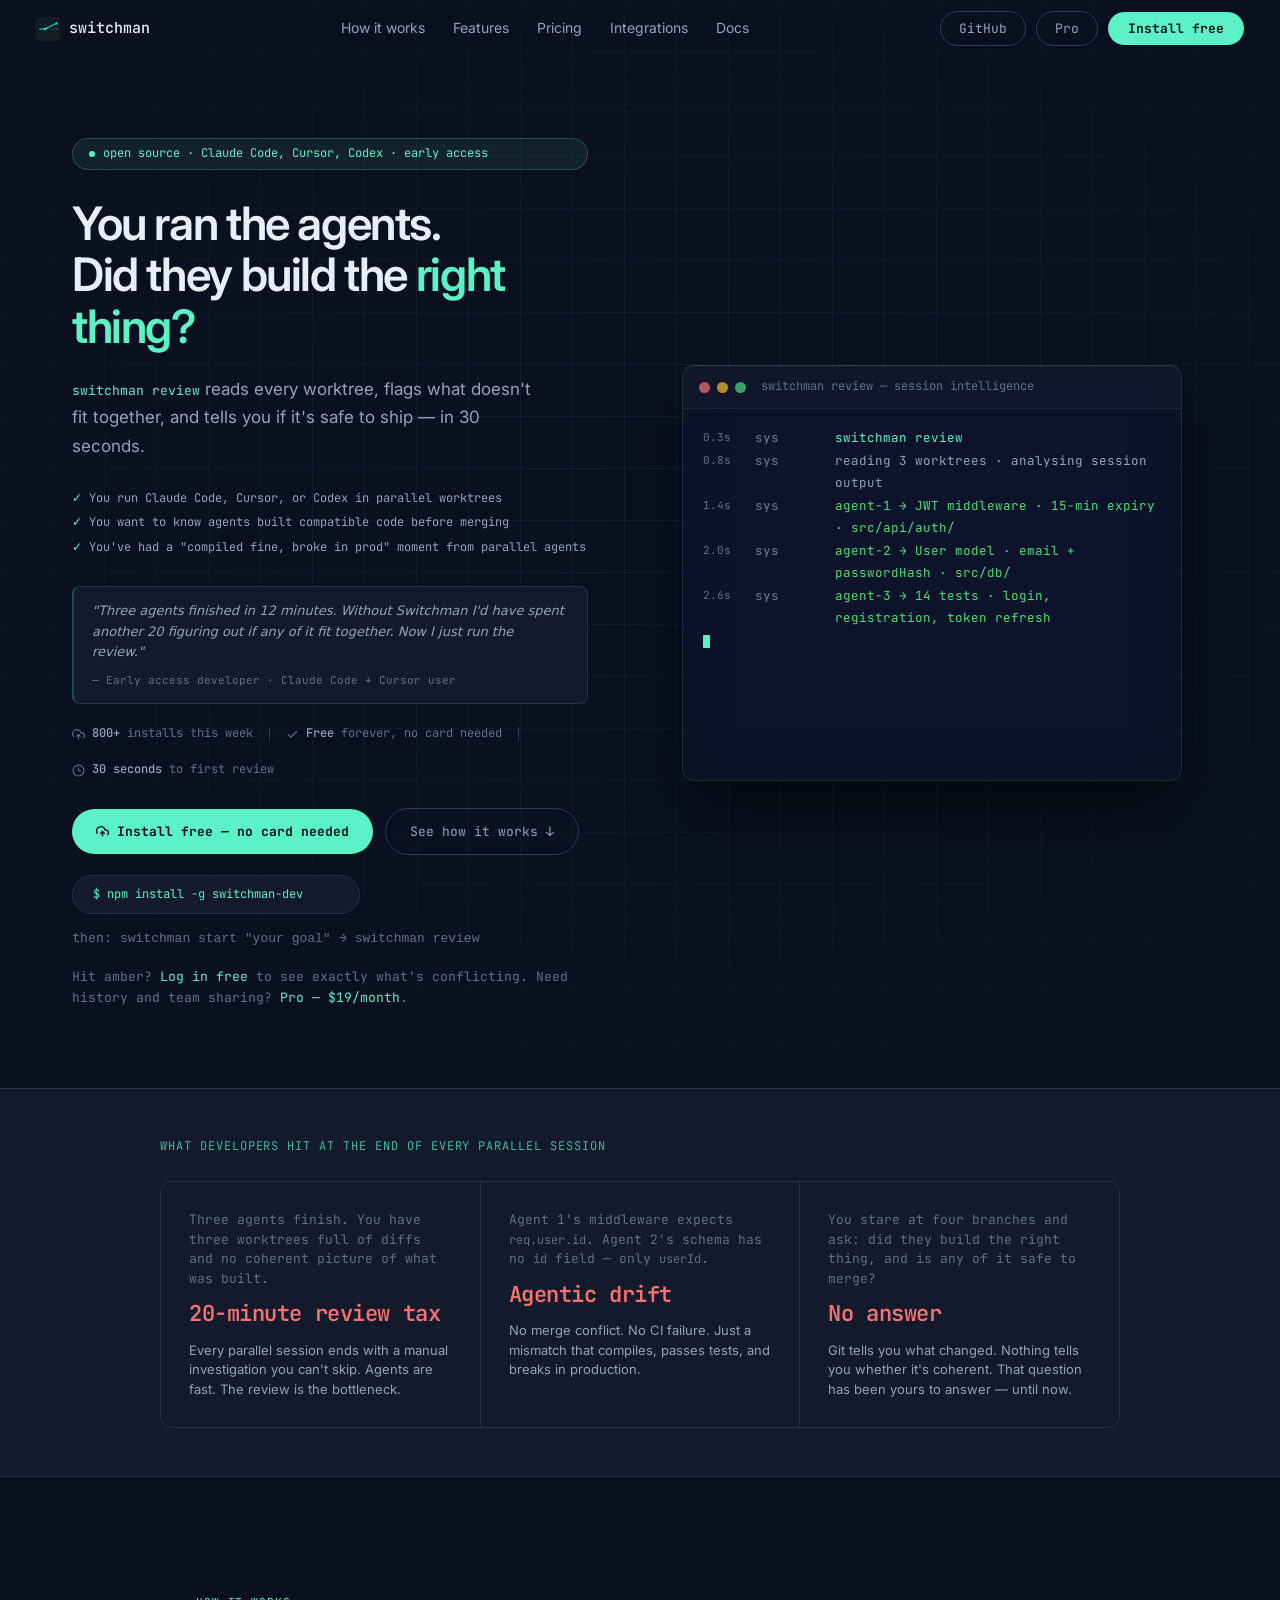
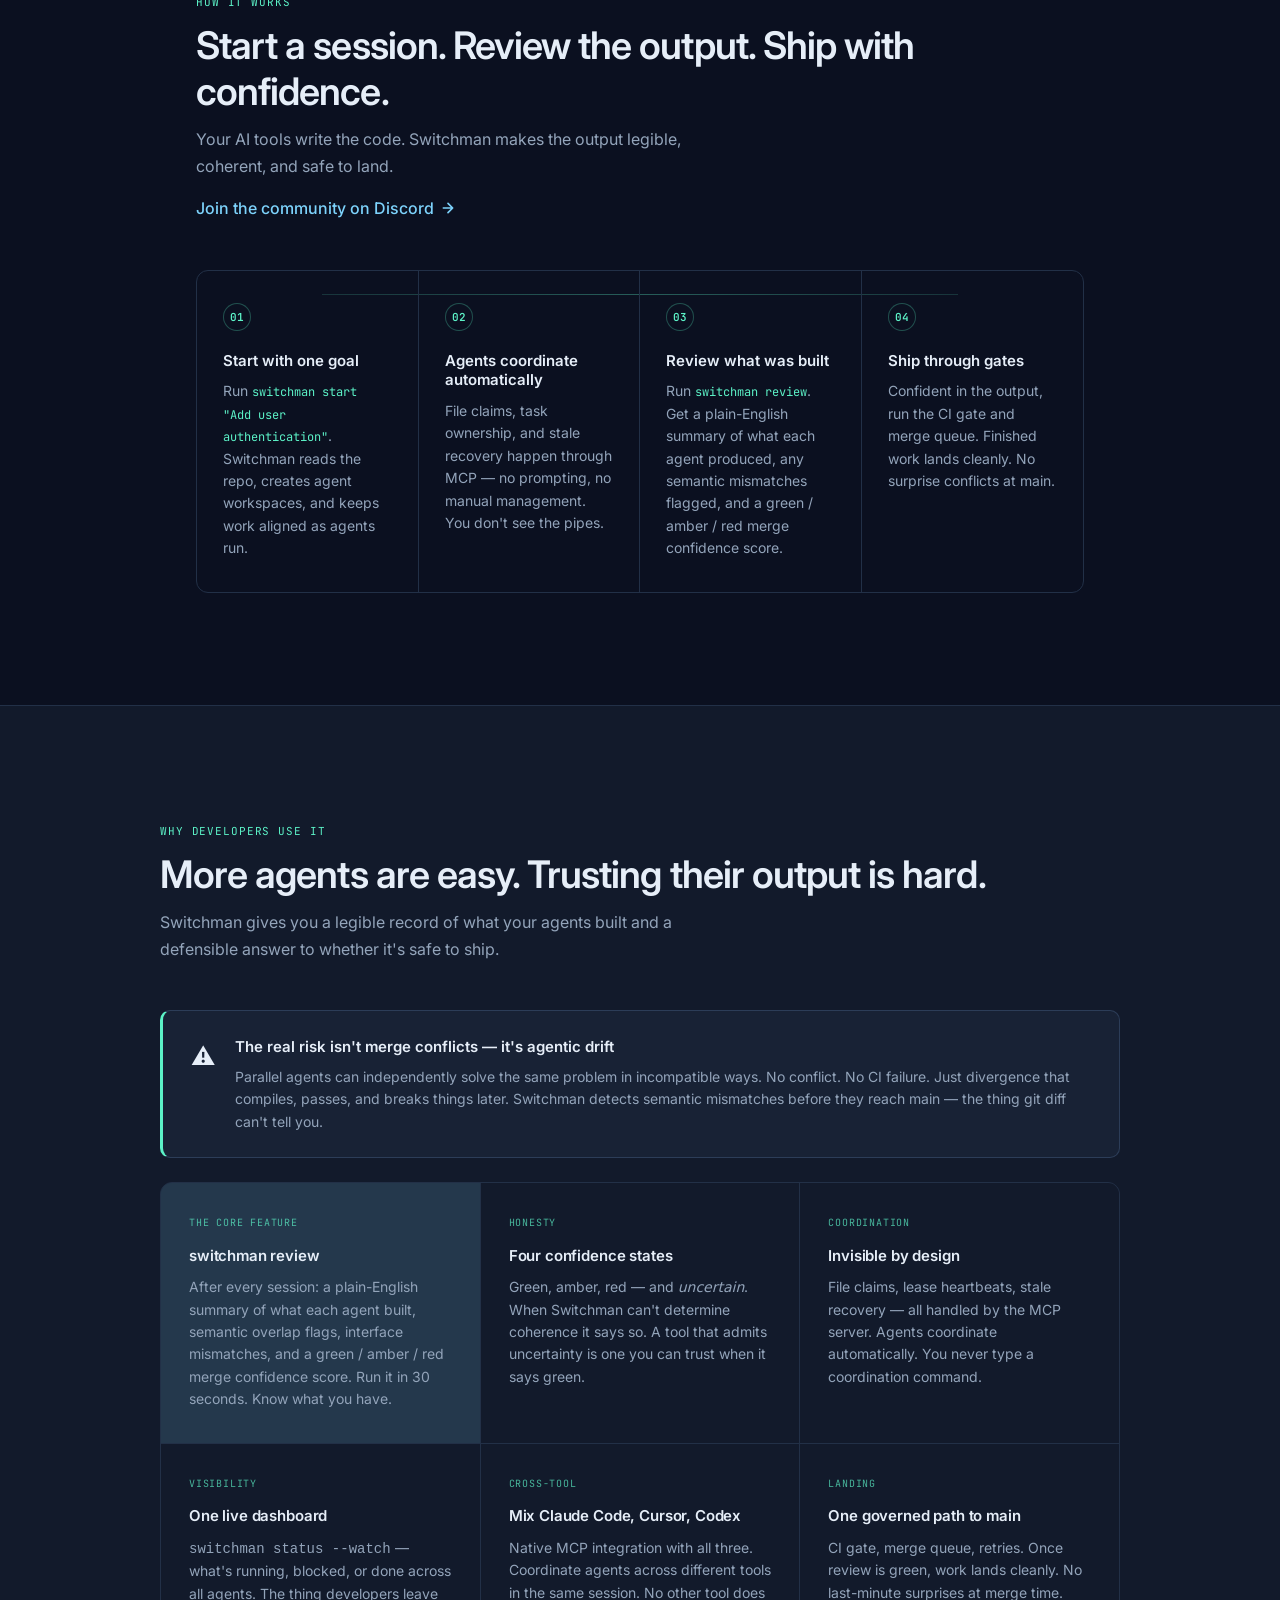
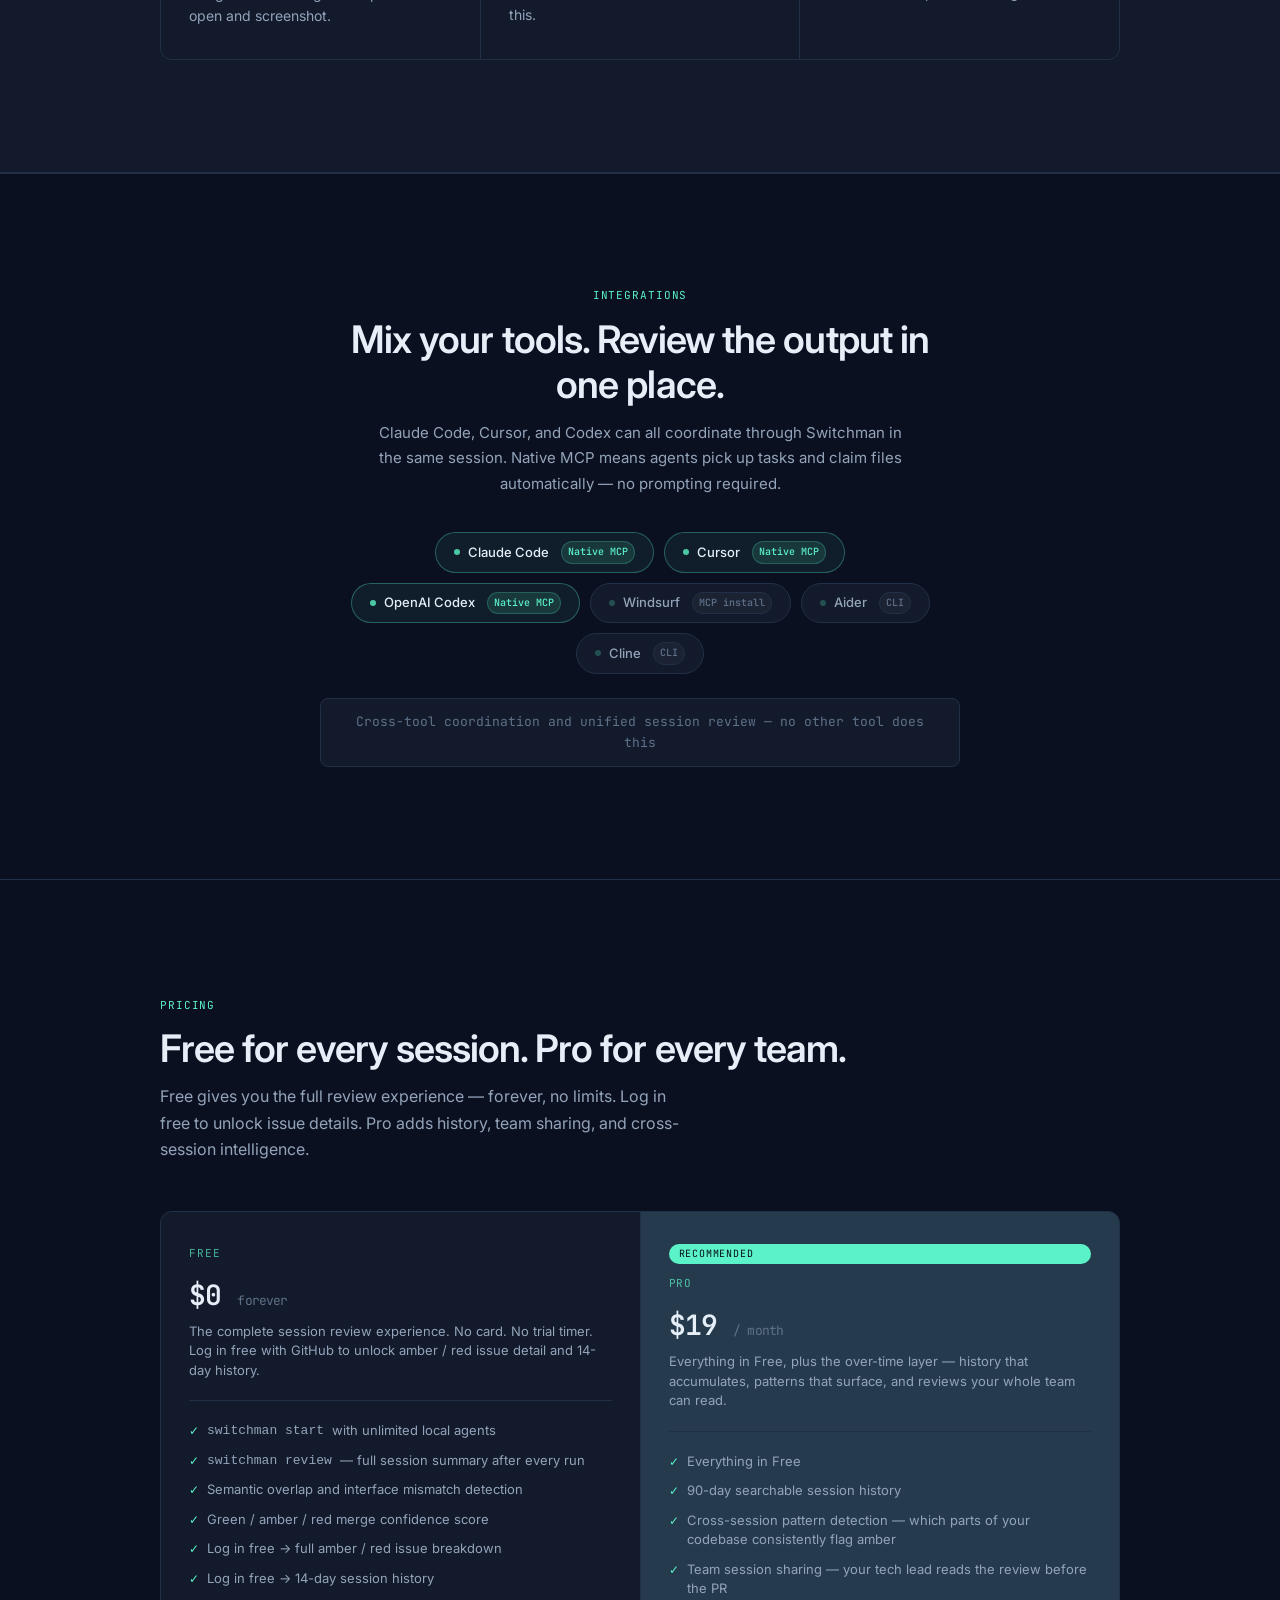
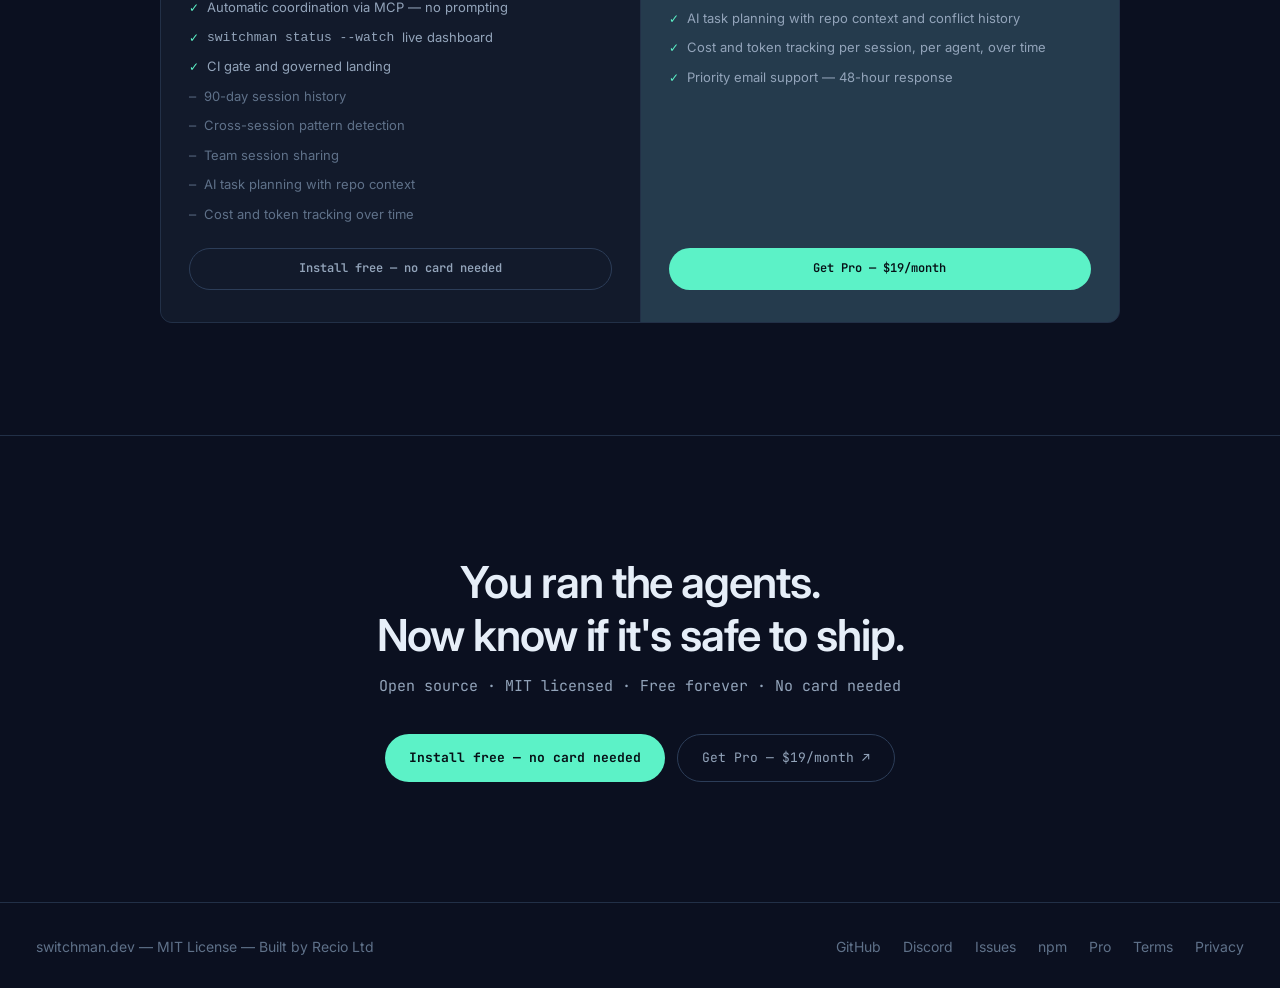
==== commit ffcaf7f2: "website changes" ====
--- a/index.html
+++ b/index.html
@@ -123,6 +123,11 @@
   .sp-stat strong { color:var(--text-2); font-weight:500; }
   .sp-divider { width:1px; height:14px; background:var(--border-2); }
 
+  /* FOR ME FILTER */
+  .for-me { opacity:0; animation:up 0.5s ease forwards 0.32s; margin-bottom:24px; }
+  .for-me-item { font-size:12px; font-family:var(--mono); color:var(--text-2); display:flex; align-items:flex-start; gap:7px; line-height:1.6; margin-bottom:5px; }
+  .for-me-check { color:var(--accent); flex-shrink:0; }
+
   /* HERO ACTIONS */
   .hero-actions { display:flex; gap:12px; flex-wrap:wrap; align-items:center; margin-bottom:20px; opacity:0; animation:up 0.5s ease forwards 0.38s; }
   .btn-cta { background:var(--accent); color:#061016; font-family:var(--mono); font-size:13px; font-weight:700; padding:12px 24px; border-radius:99px; text-decoration:none; display:inline-flex; align-items:center; gap:8px; transition:background 0.15s; border:none; cursor:pointer; }
@@ -146,7 +151,7 @@
   .hero-terminal-mobile { display:none; padding:24px 20px 0; }
   .hero-terminal-mobile .terminal-card { max-width:100%; height:320px; }
 
-  /* PAIN SECTION — replaced with real developer pain */
+  /* PAIN SECTION */
   .pain-banner { background:var(--bg-card); border-top:1px solid var(--border); border-bottom:1px solid var(--border); padding:48px 36px; }
   .pain-inner { max-width:960px; margin:0 auto; }
   .pain-headline { font-family:var(--mono); font-size:12px; letter-spacing:0.08em; text-transform:uppercase; color:var(--accent); opacity:0.72; margin-bottom:24px; }
@@ -320,26 +325,33 @@
 
     <p class="hero-sub"><code style="font-family:var(--mono);font-size:13px;color:var(--accent)">switchman review</code> reads every worktree, flags what doesn't fit together, and tells you if it's safe to ship — in 30 seconds.</p>
 
-    <!-- Social proof — testimonial + early access -->
+    <!-- "Is this for me" filter — answers the first question a new visitor has -->
+    <div class="for-me">
+      <div class="for-me-item"><span class="for-me-check">✓</span> You run Claude Code, Cursor, or Codex in parallel worktrees</div>
+      <div class="for-me-item"><span class="for-me-check">✓</span> You want to know agents built compatible code before merging</div>
+      <div class="for-me-item"><span class="for-me-check">✓</span> You've had a "compiled fine, broke in prod" moment from parallel agents</div>
+    </div>
+
+    <!-- Testimonial -->
     <div class="hero-testimonial">
-      <div class="hero-testimonial-quote">"Launching more agents was easy. Knowing what they actually built was not. Switchman made the output legible."</div>
-      <div class="hero-testimonial-attr">— Early access developer</div>
+      <div class="hero-testimonial-quote">"Three agents finished in 12 minutes. Without Switchman I'd have spent another 20 figuring out if any of it fit together. Now I just run the review."</div>
+      <div class="hero-testimonial-attr">— Early access developer · Claude Code + Cursor user</div>
     </div>
 
     <div class="hero-social-proof">
       <div class="sp-stat">
-        <svg width="13" height="13" viewBox="0 0 24 24" fill="none" stroke="currentColor" stroke-width="2" aria-hidden="true"><circle cx="12" cy="12" r="10"/><polyline points="12 6 12 12 16 14"/></svg>
-        <span><strong>Free</strong> forever, no card needed</span>
+        <svg width="13" height="13" viewBox="0 0 24 24" fill="none" stroke="currentColor" stroke-width="2" aria-hidden="true"><polyline points="16 16 12 12 8 16"/><line x1="12" y1="12" x2="12" y2="21"/><path d="M20.39 18.39A5 5 0 0 0 18 9h-1.26A8 8 0 1 0 3 16.3"/></svg>
+        <span><strong>800+</strong> installs this week</span>
       </div>
       <div class="sp-divider"></div>
       <div class="sp-stat">
         <svg width="13" height="13" viewBox="0 0 24 24" fill="none" stroke="currentColor" stroke-width="2" aria-hidden="true"><polyline points="20 6 9 17 4 12"/></svg>
-        <span><strong>Works</strong> with your existing tools</span>
+        <span><strong>Free</strong> forever, no card needed</span>
       </div>
       <div class="sp-divider"></div>
       <div class="sp-stat">
-        <svg width="13" height="13" viewBox="0 0 24 24" fill="none" stroke="currentColor" stroke-width="2" aria-hidden="true"><path d="M13 2L3 14h9l-1 8 10-12h-9l1-8z"/></svg>
-        <span><strong>Early access</strong> — shape what ships next</span>
+        <svg width="13" height="13" viewBox="0 0 24 24" fill="none" stroke="currentColor" stroke-width="2" aria-hidden="true"><circle cx="12" cy="12" r="10"/><polyline points="12 6 12 12 16 14"/></svg>
+        <span><strong>30 seconds</strong> to first review</span>
       </div>
     </div>
 
@@ -359,7 +371,8 @@
       <span class="install-hint">then: <code>switchman start "your goal"</code> → <code>switchman review</code></span>
     </div>
 
-    <p class="hero-pro-note">Team sharing, 90-day history, and cross-session insights → <a href="pro/index.html">Switchman Pro — $19/month</a></p>
+    <!-- Updated pro note: surfaces the login gate naturally -->
+    <p class="hero-pro-note">Hit amber? <a href="activate/index.html">Log in free</a> to see exactly what's conflicting. Need history and team sharing? <a href="pro/index.html">Pro — $19/month</a>.</p>
   </div>
 
   <!-- Desktop terminal -->
@@ -397,12 +410,12 @@
       <div class="pain-stat">
         <div class="pain-stat-scenario">Three agents finish. You have three worktrees full of diffs and no coherent picture of what was built.</div>
         <div class="pain-stat-impact">20-minute review tax</div>
-        <div class="pain-stat-label">Every parallel session ends with a manual investigation you can't skip. Agents are fast. Review is the bottleneck.</div>
+        <div class="pain-stat-label">Every parallel session ends with a manual investigation you can't skip. Agents are fast. The review is the bottleneck.</div>
       </div>
       <div class="pain-stat">
         <div class="pain-stat-scenario">Agent 1's middleware expects <code style="font-family:var(--mono);font-size:12px;color:var(--text-3)">req.user.id</code>. Agent 2's schema has no <code style="font-family:var(--mono);font-size:12px;color:var(--text-3)">id</code> field — only <code style="font-family:var(--mono);font-size:12px;color:var(--text-3)">userId</code>.</div>
         <div class="pain-stat-impact">Agentic drift</div>
-        <div class="pain-stat-label">No merge conflict. No CI failure. Just a mismatch that ships and breaks in production.</div>
+        <div class="pain-stat-label">No merge conflict. No CI failure. Just a mismatch that compiles, passes tests, and breaks in production.</div>
       </div>
       <div class="pain-stat">
         <div class="pain-stat-scenario">You stare at four branches and ask: did they build the right thing, and is any of it safe to merge?</div>
@@ -527,23 +540,24 @@
     <div class="section-header" style="margin-bottom:0;">
       <span class="tag">Pricing</span>
       <h2 id="pricing-heading">Free for every session. Pro for every team.</h2>
-      <p class="section-sub" style="margin-bottom:0;">Free gives you the full review experience — forever, no limits. Pro adds history, team sharing, and cross-session intelligence.</p>
+      <p class="section-sub" style="margin-bottom:0;">Free gives you the full review experience — forever, no limits. Log in free to unlock issue details. Pro adds history, team sharing, and cross-session intelligence.</p>
     </div>
     <div class="pricing-grid">
 
       <div class="pricing-card">
         <div class="pricing-tier">Free</div>
         <div class="pricing-price">$0 <span>forever</span></div>
-        <div class="pricing-desc">The complete session review experience for individual developers. No card. No trial timer. No artificial limits.</div>
+        <div class="pricing-desc">The complete session review experience. No card. No trial timer. Log in free with GitHub to unlock amber / red issue detail and 14-day history.</div>
         <ul class="pricing-features">
           <li><code>switchman start</code> with unlimited local agents</li>
           <li><code>switchman review</code> — full session summary after every run</li>
           <li>Semantic overlap and interface mismatch detection</li>
           <li>Green / amber / red merge confidence score</li>
+          <li>Log in free → full amber / red issue breakdown</li>
+          <li>Log in free → 14-day session history</li>
           <li>Automatic coordination via MCP — no prompting</li>
           <li><code>switchman status --watch</code> live dashboard</li>
           <li>CI gate and governed landing</li>
-          <li>14-day session history</li>
           <li class="dim">90-day session history</li>
           <li class="dim">Cross-session pattern detection</li>
           <li class="dim">Team session sharing</li>
@@ -559,7 +573,7 @@
         <div class="pricing-recommended">Recommended</div>
         <div class="pricing-tier">Pro</div>
         <div class="pricing-price">$19 <span>/ month</span></div>
-        <div class="pricing-desc">Everything in Free, plus history, team visibility, and a system that learns your codebase over time.</div>
+        <div class="pricing-desc">Everything in Free, plus the over-time layer — history that accumulates, patterns that surface, and reviews your whole team can read.</div>
         <ul class="pricing-features">
           <li>Everything in Free</li>
           <li>90-day searchable session history</li>
@@ -619,25 +633,23 @@
 
 // ─── TERMINAL ANIMATION ───────────────────────────────────────────────────────
 const LINES = [
-  { t:300,  agent:'sys',     msg:'switchman review', cls:'tl-info' },
-  { t:800,  agent:'sys',     msg:'reading 3 worktrees  ·  analysing session output', cls:'' },
-  { t:1400, agent:'sys',     msg:'agent-1  →  JWT middleware  ·  15-min expiry  ·  src/api/auth/', cls:'tl-ok' },
-  { t:2000, agent:'sys',     msg:'agent-2  →  User model  ·  email + passwordHash  ·  src/db/', cls:'tl-ok' },
-  { t:2600, agent:'sys',     msg:'agent-3  →  14 tests  ·  login, registration, token refresh', cls:'tl-ok' },
-  { t:3300, agent:'sys',     msg:'checking semantic coherence across worktrees...', cls:'' },
-  { t:4100, agent:'sys',     msg:'⚠  MISMATCH   middleware expects req.user.id', cls:'tl-warn' },
-  { t:4500, agent:'sys',     msg:'⚠  MISMATCH   User schema has userId — not id', cls:'tl-warn' },
-  { t:5100, agent:'sys',     msg:'flagged: agent-1 + agent-2 interface contradiction', cls:'tl-warn' },
-  { t:5800, agent:'sys',     msg:'CI gate  ·  passing', cls:'tl-ok' },
-  { t:6400, agent:'sys',     msg:'─────────────────────────────────────────', cls:'' },
-  { t:6700, agent:'sys',     msg:'confidence   AMBER — review flagged items before merging', cls:'tl-warn' },
-  { t:7400, agent:'sys',     msg:'session took 4m 12s  ·  would have shipped a runtime bug', cls:'tl-info' },
+  { t:300,  agent:'sys', msg:'switchman review', cls:'tl-info' },
+  { t:800,  agent:'sys', msg:'reading 3 worktrees  ·  analysing session output', cls:'' },
+  { t:1400, agent:'sys', msg:'agent-1  →  JWT middleware  ·  15-min expiry  ·  src/api/auth/', cls:'tl-ok' },
+  { t:2000, agent:'sys', msg:'agent-2  →  User model  ·  email + passwordHash  ·  src/db/', cls:'tl-ok' },
+  { t:2600, agent:'sys', msg:'agent-3  →  14 tests  ·  login, registration, token refresh', cls:'tl-ok' },
+  { t:3300, agent:'sys', msg:'checking semantic coherence across worktrees...', cls:'' },
+  { t:4100, agent:'sys', msg:'⚠  MISMATCH   middleware expects req.user.id', cls:'tl-warn' },
+  { t:4500, agent:'sys', msg:'⚠  MISMATCH   User schema has userId — not id', cls:'tl-warn' },
+  { t:5100, agent:'sys', msg:'flagged: agent-1 + agent-2 interface contradiction', cls:'tl-warn' },
+  { t:5800, agent:'sys', msg:'CI gate  ·  passing', cls:'tl-ok' },
+  { t:6400, agent:'sys', msg:'─────────────────────────────────────────', cls:'' },
+  { t:6700, agent:'sys', msg:'confidence   AMBER — review flagged items before merging', cls:'tl-warn' },
+  { t:7200, agent:'sys', msg:'→ log in free to see full issue breakdown', cls:'tl-info' },
+  { t:7900, agent:'sys', msg:'session took 4m 12s  ·  would have shipped a runtime bug', cls:'tl-info' },
 ];
 
 function agentCls(a) {
-  if (a==='agent-1') return 'a1';
-  if (a==='agent-2') return 'a2';
-  if (a==='agent-3') return 'a3';
   return 'sys';
 }
 
@@ -652,7 +664,7 @@
     const sec = (line.t/1000).toFixed(1).padStart(4)+'s';
     const div = document.createElement('div');
     div.className = 'term-line';
-    div.innerHTML = `<span class="tl-time">${sec}</span><span class="tl-agent ${agentCls(line.agent)}">${line.agent}</span><span class="tl-msg ${line.cls}">${line.msg}</span>`;
+    div.innerHTML = `<span class="tl-time">${sec}</span><span class="tl-agent sys">${line.agent}</span><span class="tl-msg ${line.cls}">${line.msg}</span>`;
     out.insertBefore(div, cursor);
     out.scrollTop = out.scrollHeight;
   }
@@ -662,13 +674,12 @@
     running = true;
     out.querySelectorAll('.term-line').forEach(l => l.remove());
     timers = LINES.map(line => setTimeout(() => addLine(line), line.t));
-    timers.push(setTimeout(() => { running = false; timers.push(setTimeout(start, 1800)); }, 9800));
+    timers.push(setTimeout(() => { running = false; timers.push(setTimeout(start, 1800)); }, 10200));
   }
 
   return start;
 }
 
-// Desktop terminal — trigger on intersection
 const startDesktop = runTerminal('term-output-desktop');
 const startMobile  = runTerminal('term-output-mobile');
 
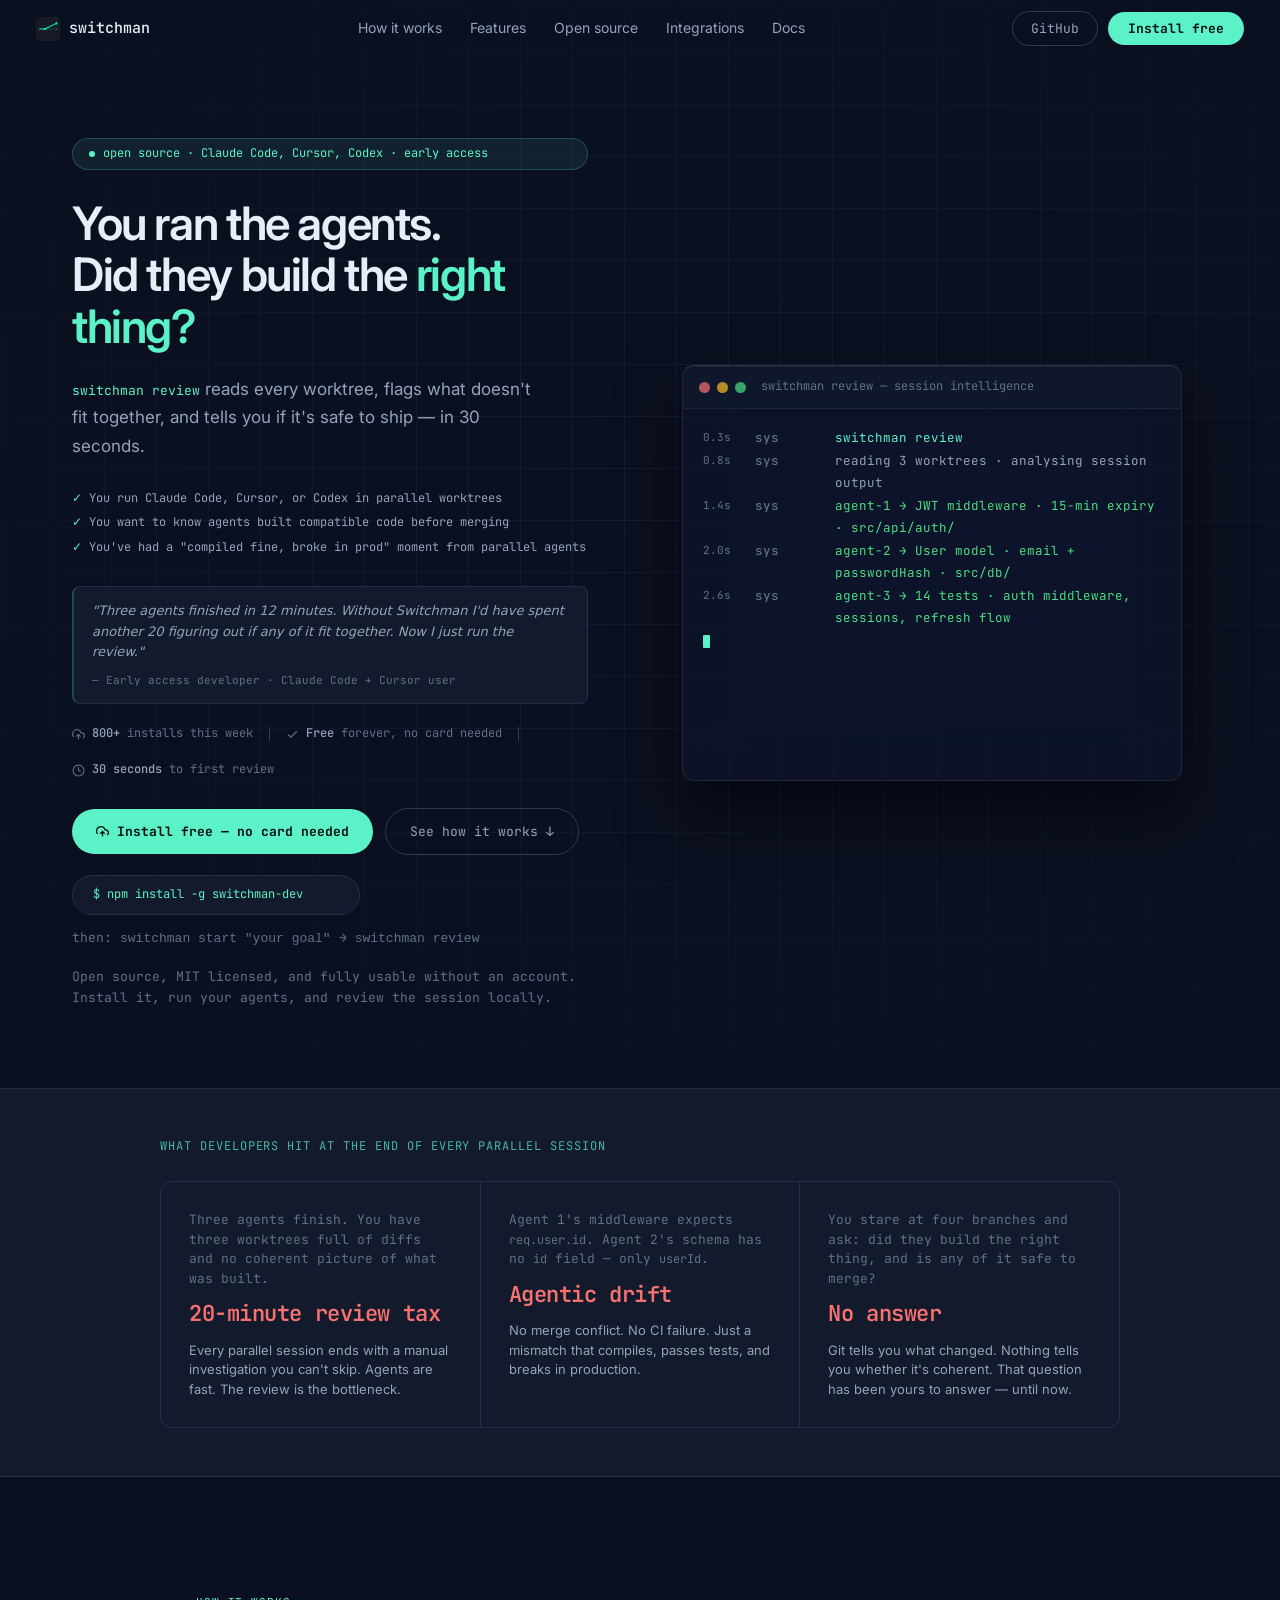
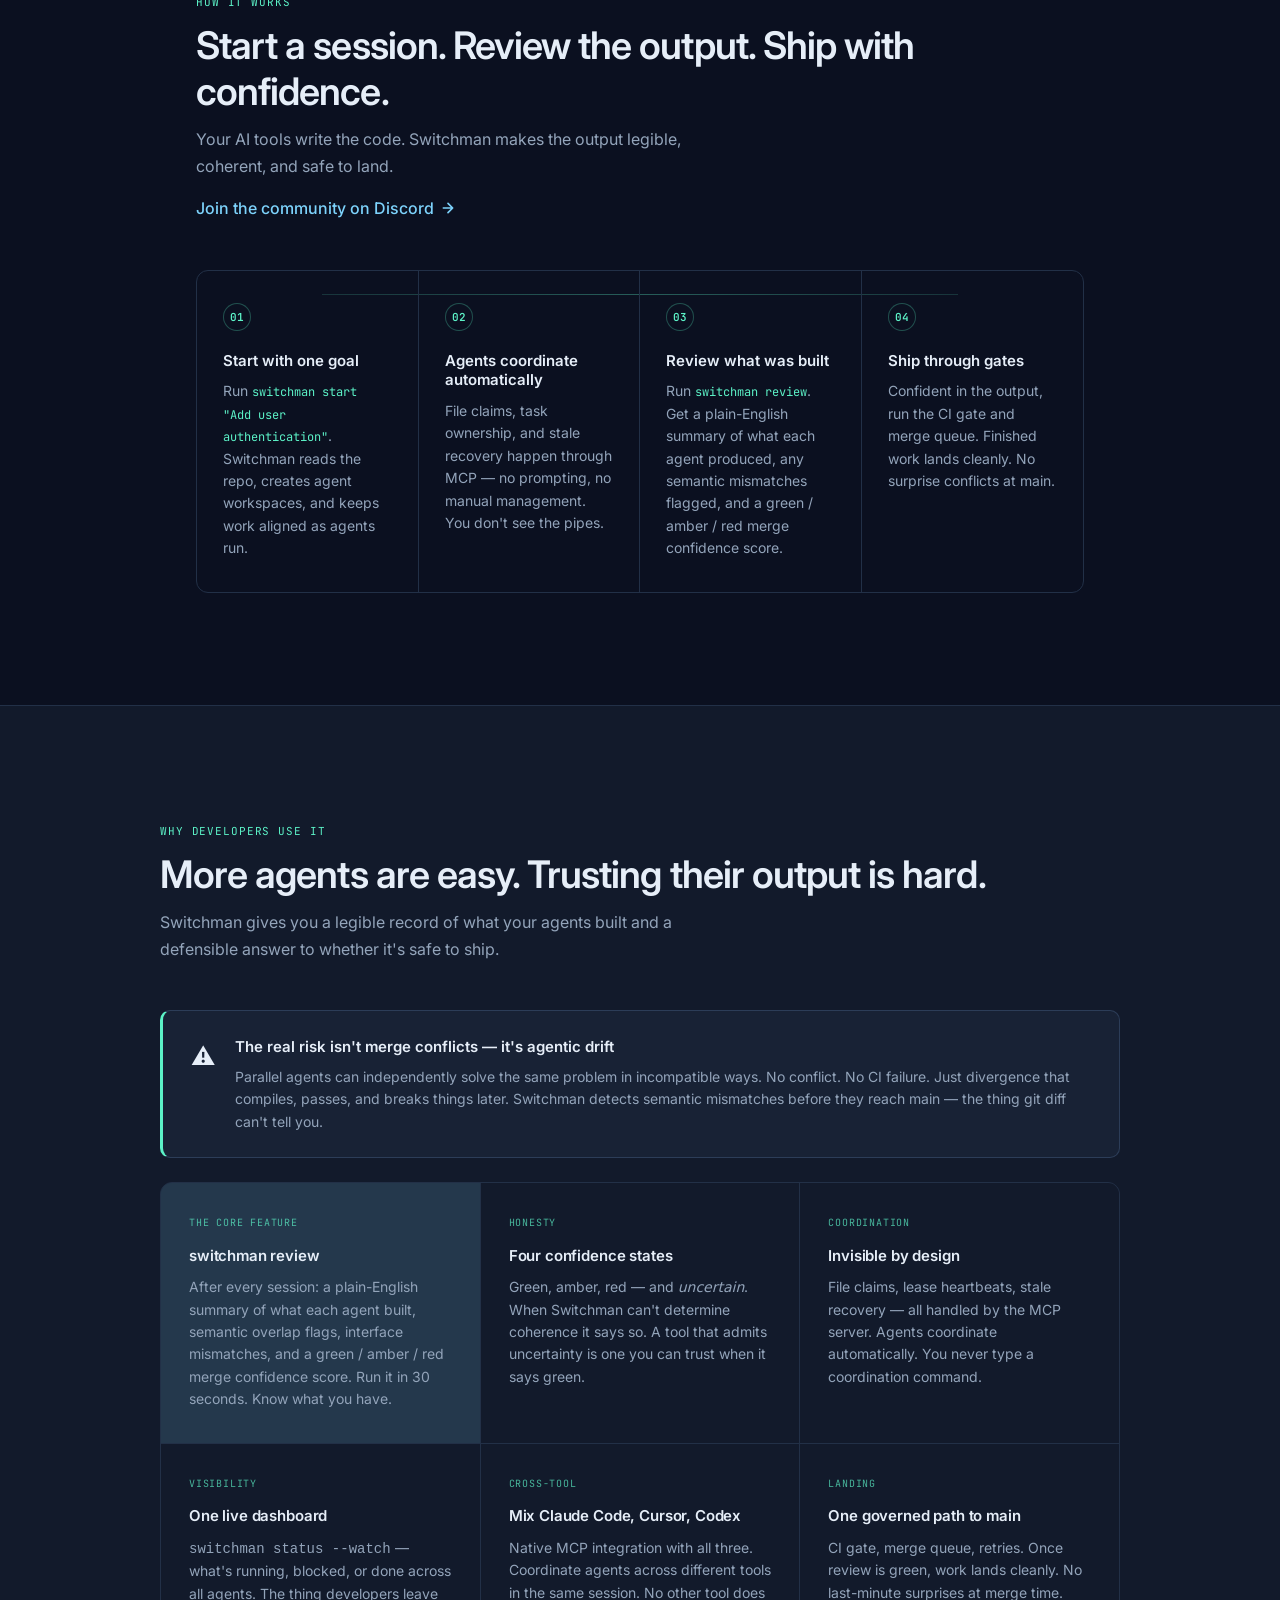
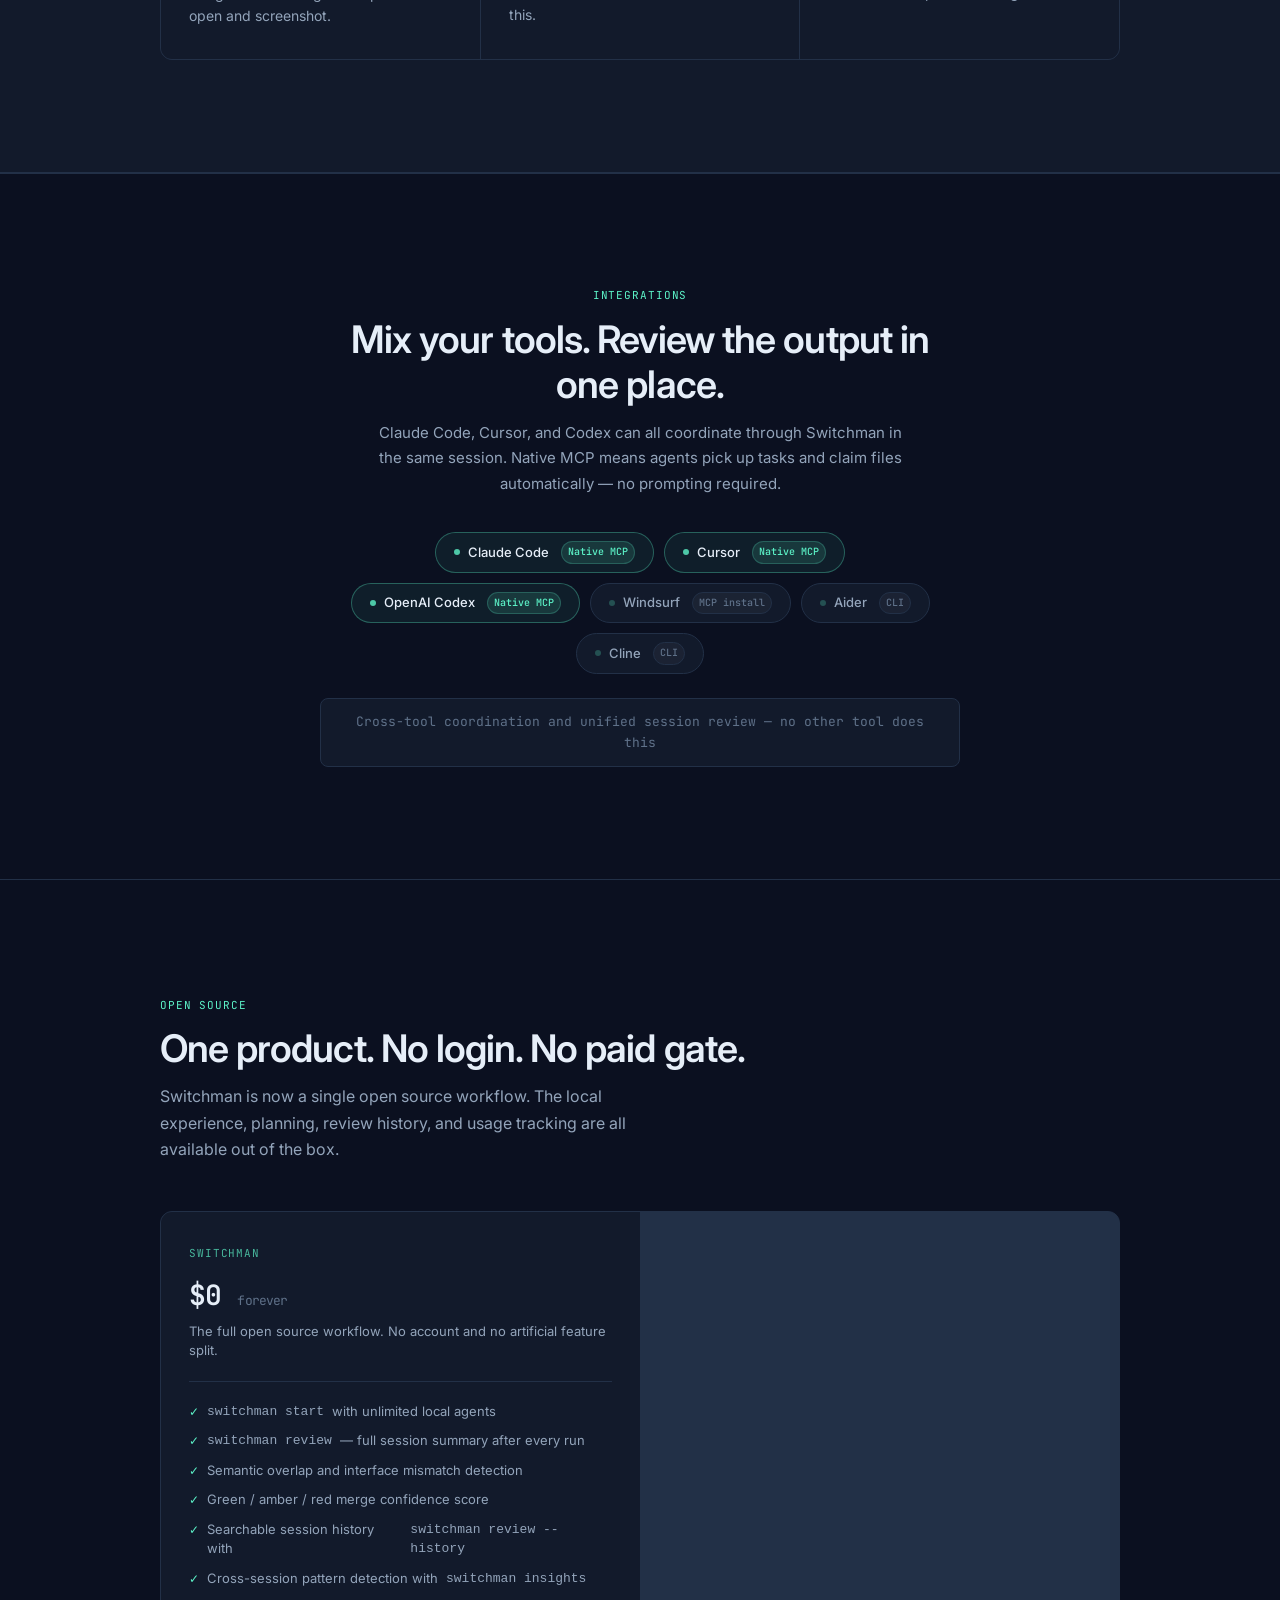
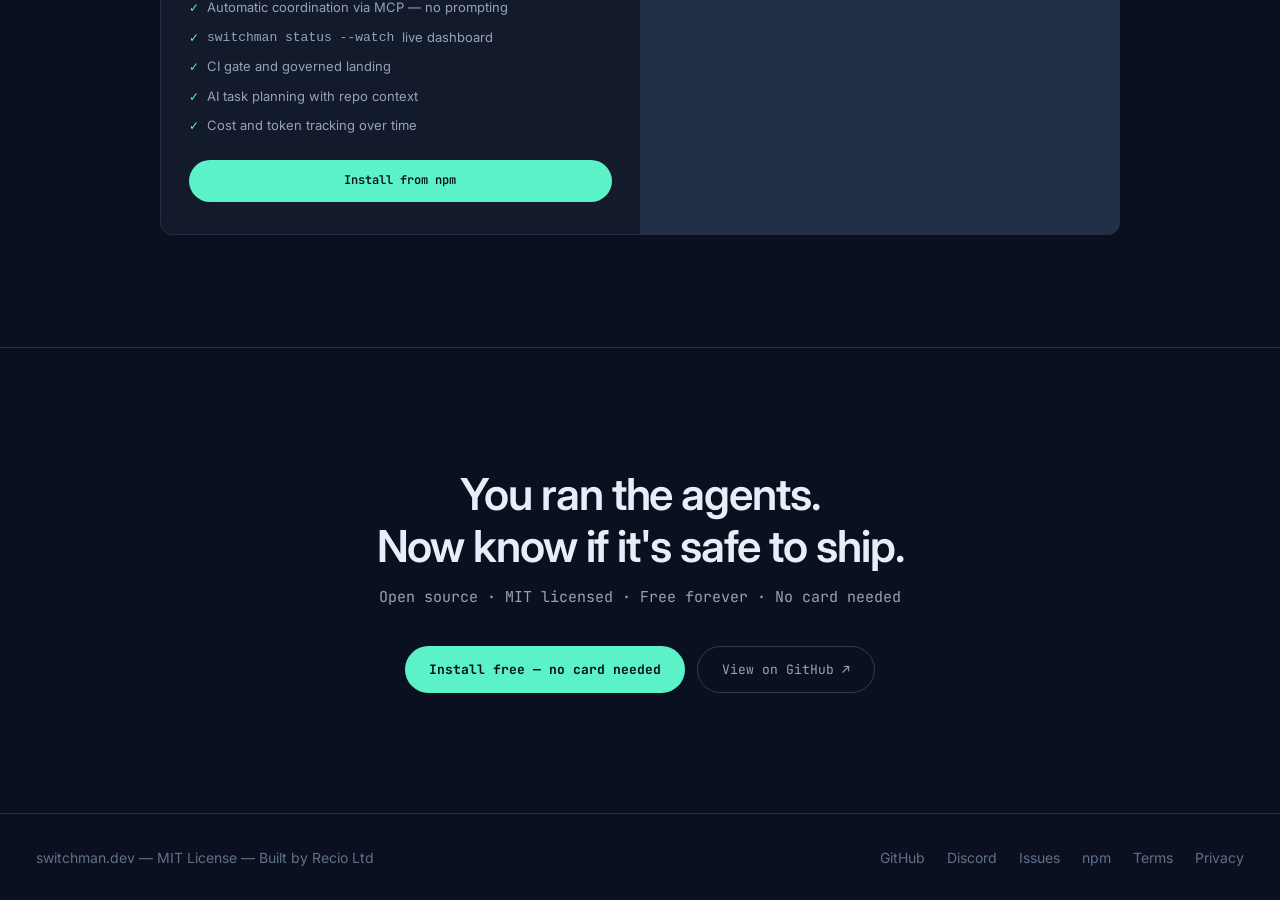
==== commit da72fdea: "pro removed" ====
--- a/index.html
+++ b/index.html
@@ -35,10 +35,12 @@
     "description": "Switchman tells you what your parallel AI agents built and whether it's safe to ship. Session summaries, semantic overlap detection, and merge confidence after every run. Works with Claude Code, Cursor, Codex, and Aider.",
     "applicationCategory": "DeveloperApplication",
     "operatingSystem": "macOS, Linux, Windows",
-    "offers": [
-      { "@type": "Offer", "price": "0", "priceCurrency": "USD", "name": "Free — full session review, unlimited agents" },
-      { "@type": "Offer", "price": "19", "priceCurrency": "USD", "name": "Pro — team sharing, 90-day history, cross-session insights" }
-    ],
+    "offers": {
+      "@type": "Offer",
+      "price": "0",
+      "priceCurrency": "USD",
+      "name": "Open source — full session review, planning, and usage tracking"
+    },
     "softwareVersion": "0.1.13",
     "downloadUrl": "https://www.npmjs.com/package/switchman-dev",
     "codeRepository": "https://github.com/switchman-dev/switchman",
@@ -300,13 +302,12 @@
   <ul class="nav-center">
     <li><a href="#how">How it works</a></li>
     <li><a href="#features">Features</a></li>
-    <li><a href="#pricing">Pricing</a></li>
+    <li><a href="#pricing">Open source</a></li>
     <li><a href="#integrations">Integrations</a></li>
     <li><a href="https://docs.switchman.dev/">Docs</a></li>
   </ul>
   <div class="nav-end">
     <a href="https://github.com/switchman-dev/switchman" class="btn-nav-ghost" aria-label="View on GitHub">GitHub</a>
-    <a href="pro/index.html" class="btn-nav-ghost">Pro</a>
     <a href="https://npmjs.com/package/switchman-dev" class="btn-nav-solid">Install free</a>
   </div>
 </nav>
@@ -371,8 +372,7 @@
       <span class="install-hint">then: <code>switchman start "your goal"</code> → <code>switchman review</code></span>
     </div>
 
-    <!-- Updated pro note: surfaces the login gate naturally -->
-    <p class="hero-pro-note">Hit amber? <a href="activate/index.html">Log in free</a> to see exactly what's conflicting. Need history and team sharing? <a href="pro/index.html">Pro — $19/month</a>.</p>
+    <p class="hero-pro-note">Open source, MIT licensed, and fully usable without an account. Install it, run your agents, and review the session locally.</p>
   </div>
 
   <!-- Desktop terminal -->
@@ -538,53 +538,31 @@
 <section class="pricing-strip reveal" id="pricing" aria-labelledby="pricing-heading">
   <div class="pricing-inner">
     <div class="section-header" style="margin-bottom:0;">
-      <span class="tag">Pricing</span>
-      <h2 id="pricing-heading">Free for every session. Pro for every team.</h2>
-      <p class="section-sub" style="margin-bottom:0;">Free gives you the full review experience — forever, no limits. Log in free to unlock issue details. Pro adds history, team sharing, and cross-session intelligence.</p>
+      <span class="tag">Open source</span>
+      <h2 id="pricing-heading">One product. No login. No paid gate.</h2>
+      <p class="section-sub" style="margin-bottom:0;">Switchman is now a single open source workflow. The local experience, planning, review history, and usage tracking are all available out of the box.</p>
     </div>
     <div class="pricing-grid">
 
       <div class="pricing-card">
-        <div class="pricing-tier">Free</div>
+        <div class="pricing-tier">Switchman</div>
         <div class="pricing-price">$0 <span>forever</span></div>
-        <div class="pricing-desc">The complete session review experience. No card. No trial timer. Log in free with GitHub to unlock amber / red issue detail and 14-day history.</div>
+        <div class="pricing-desc">The full open source workflow. No account and no artificial feature split.</div>
         <ul class="pricing-features">
           <li><code>switchman start</code> with unlimited local agents</li>
           <li><code>switchman review</code> — full session summary after every run</li>
           <li>Semantic overlap and interface mismatch detection</li>
           <li>Green / amber / red merge confidence score</li>
-          <li>Log in free → full amber / red issue breakdown</li>
-          <li>Log in free → 14-day session history</li>
+          <li>Searchable session history with <code>switchman review --history</code></li>
+          <li>Cross-session pattern detection with <code>switchman insights</code></li>
           <li>Automatic coordination via MCP — no prompting</li>
           <li><code>switchman status --watch</code> live dashboard</li>
           <li>CI gate and governed landing</li>
-          <li class="dim">90-day session history</li>
-          <li class="dim">Cross-session pattern detection</li>
-          <li class="dim">Team session sharing</li>
-          <li class="dim">AI task planning with repo context</li>
-          <li class="dim">Cost and token tracking over time</li>
+          <li>AI task planning with repo context</li>
+          <li>Cost and token tracking over time</li>
         </ul>
         <div class="pricing-cta">
-          <a href="https://npmjs.com/package/switchman-dev" class="pricing-btn pricing-btn-outline">Install free — no card needed</a>
-        </div>
-      </div>
-
-      <div class="pricing-card featured">
-        <div class="pricing-recommended">Recommended</div>
-        <div class="pricing-tier">Pro</div>
-        <div class="pricing-price">$19 <span>/ month</span></div>
-        <div class="pricing-desc">Everything in Free, plus the over-time layer — history that accumulates, patterns that surface, and reviews your whole team can read.</div>
-        <ul class="pricing-features">
-          <li>Everything in Free</li>
-          <li>90-day searchable session history</li>
-          <li>Cross-session pattern detection — which parts of your codebase consistently flag amber</li>
-          <li>Team session sharing — your tech lead reads the review before the PR</li>
-          <li>AI task planning with repo context and conflict history</li>
-          <li>Cost and token tracking per session, per agent, over time</li>
-          <li>Priority email support — 48-hour response</li>
-        </ul>
-        <div class="pricing-cta">
-          <a href="pro/index.html" class="pricing-btn pricing-btn-solid">Get Pro — $19/month</a>
+          <a href="https://npmjs.com/package/switchman-dev" class="pricing-btn pricing-btn-solid">Install from npm</a>
         </div>
       </div>
 
@@ -598,7 +576,7 @@
   <p>Open source · MIT licensed · Free forever · No card needed</p>
   <div class="cta-btns">
     <a href="https://npmjs.com/package/switchman-dev" class="btn-cta">Install free — no card needed</a>
-    <a href="pro/index.html" class="btn-outline">Get Pro — $19/month ↗</a>
+    <a href="https://github.com/switchman-dev/switchman" class="btn-outline">View on GitHub ↗</a>
   </div>
 </section>
 </main>
@@ -611,7 +589,6 @@
     <a href="https://discord.gg/pnT8BEC4D">Discord</a>
     <a href="https://github.com/switchman-dev/switchman/issues">Issues</a>
     <a href="https://npmjs.com/package/switchman-dev">npm</a>
-    <a href="pro/index.html">Pro</a>
     <a href="terms/index.html">Terms</a>
     <a href="privacy/index.html">Privacy</a>
   </div>
@@ -637,7 +614,7 @@
   { t:800,  agent:'sys', msg:'reading 3 worktrees  ·  analysing session output', cls:'' },
   { t:1400, agent:'sys', msg:'agent-1  →  JWT middleware  ·  15-min expiry  ·  src/api/auth/', cls:'tl-ok' },
   { t:2000, agent:'sys', msg:'agent-2  →  User model  ·  email + passwordHash  ·  src/db/', cls:'tl-ok' },
-  { t:2600, agent:'sys', msg:'agent-3  →  14 tests  ·  login, registration, token refresh', cls:'tl-ok' },
+  { t:2600, agent:'sys', msg:'agent-3  →  14 tests  ·  auth middleware, sessions, refresh flow', cls:'tl-ok' },
   { t:3300, agent:'sys', msg:'checking semantic coherence across worktrees...', cls:'' },
   { t:4100, agent:'sys', msg:'⚠  MISMATCH   middleware expects req.user.id', cls:'tl-warn' },
   { t:4500, agent:'sys', msg:'⚠  MISMATCH   User schema has userId — not id', cls:'tl-warn' },
@@ -645,7 +622,7 @@
   { t:5800, agent:'sys', msg:'CI gate  ·  passing', cls:'tl-ok' },
   { t:6400, agent:'sys', msg:'─────────────────────────────────────────', cls:'' },
   { t:6700, agent:'sys', msg:'confidence   AMBER — review flagged items before merging', cls:'tl-warn' },
-  { t:7200, agent:'sys', msg:'→ log in free to see full issue breakdown', cls:'tl-info' },
+  { t:7200, agent:'sys', msg:'→ flagged issues surfaced in the review before merge', cls:'tl-info' },
   { t:7900, agent:'sys', msg:'session took 4m 12s  ·  would have shipped a runtime bug', cls:'tl-info' },
 ];
 
@@ -703,4 +680,4 @@
 
 </script>
 </body>
-</html>+</html>
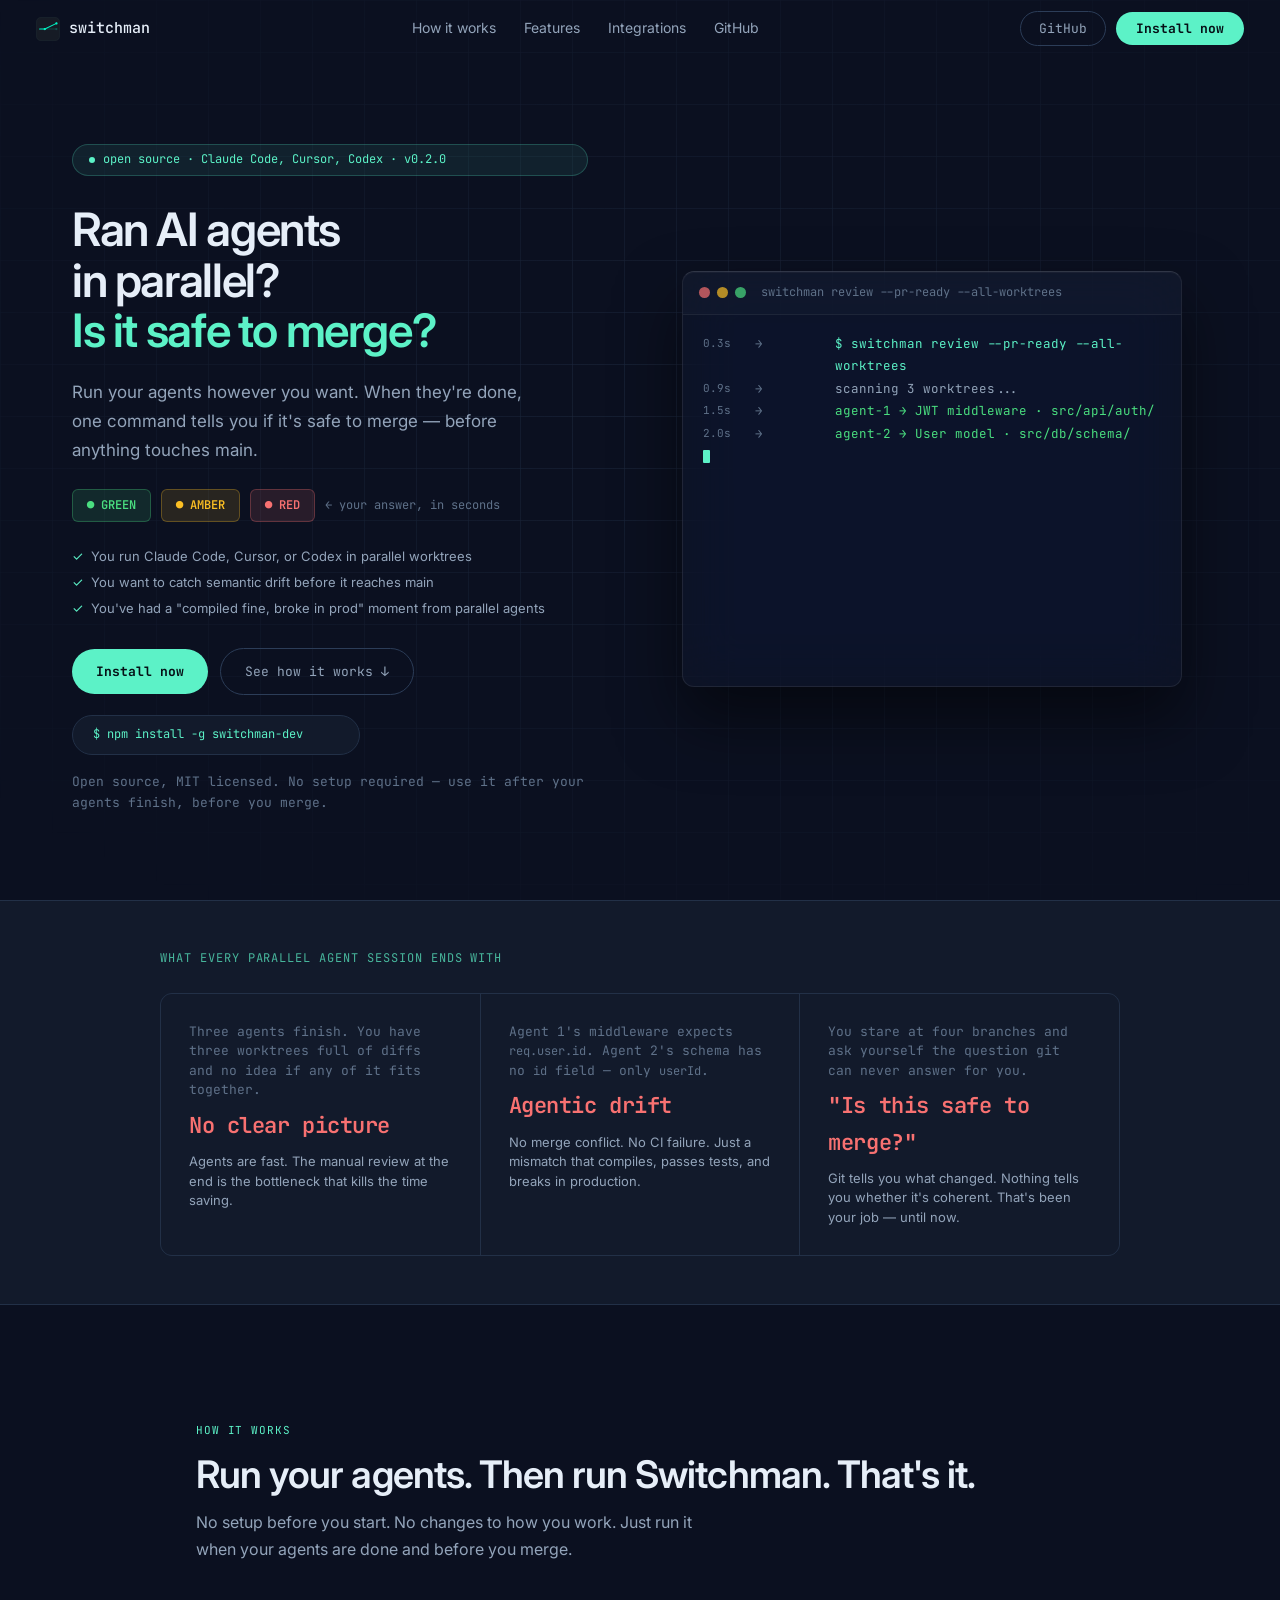
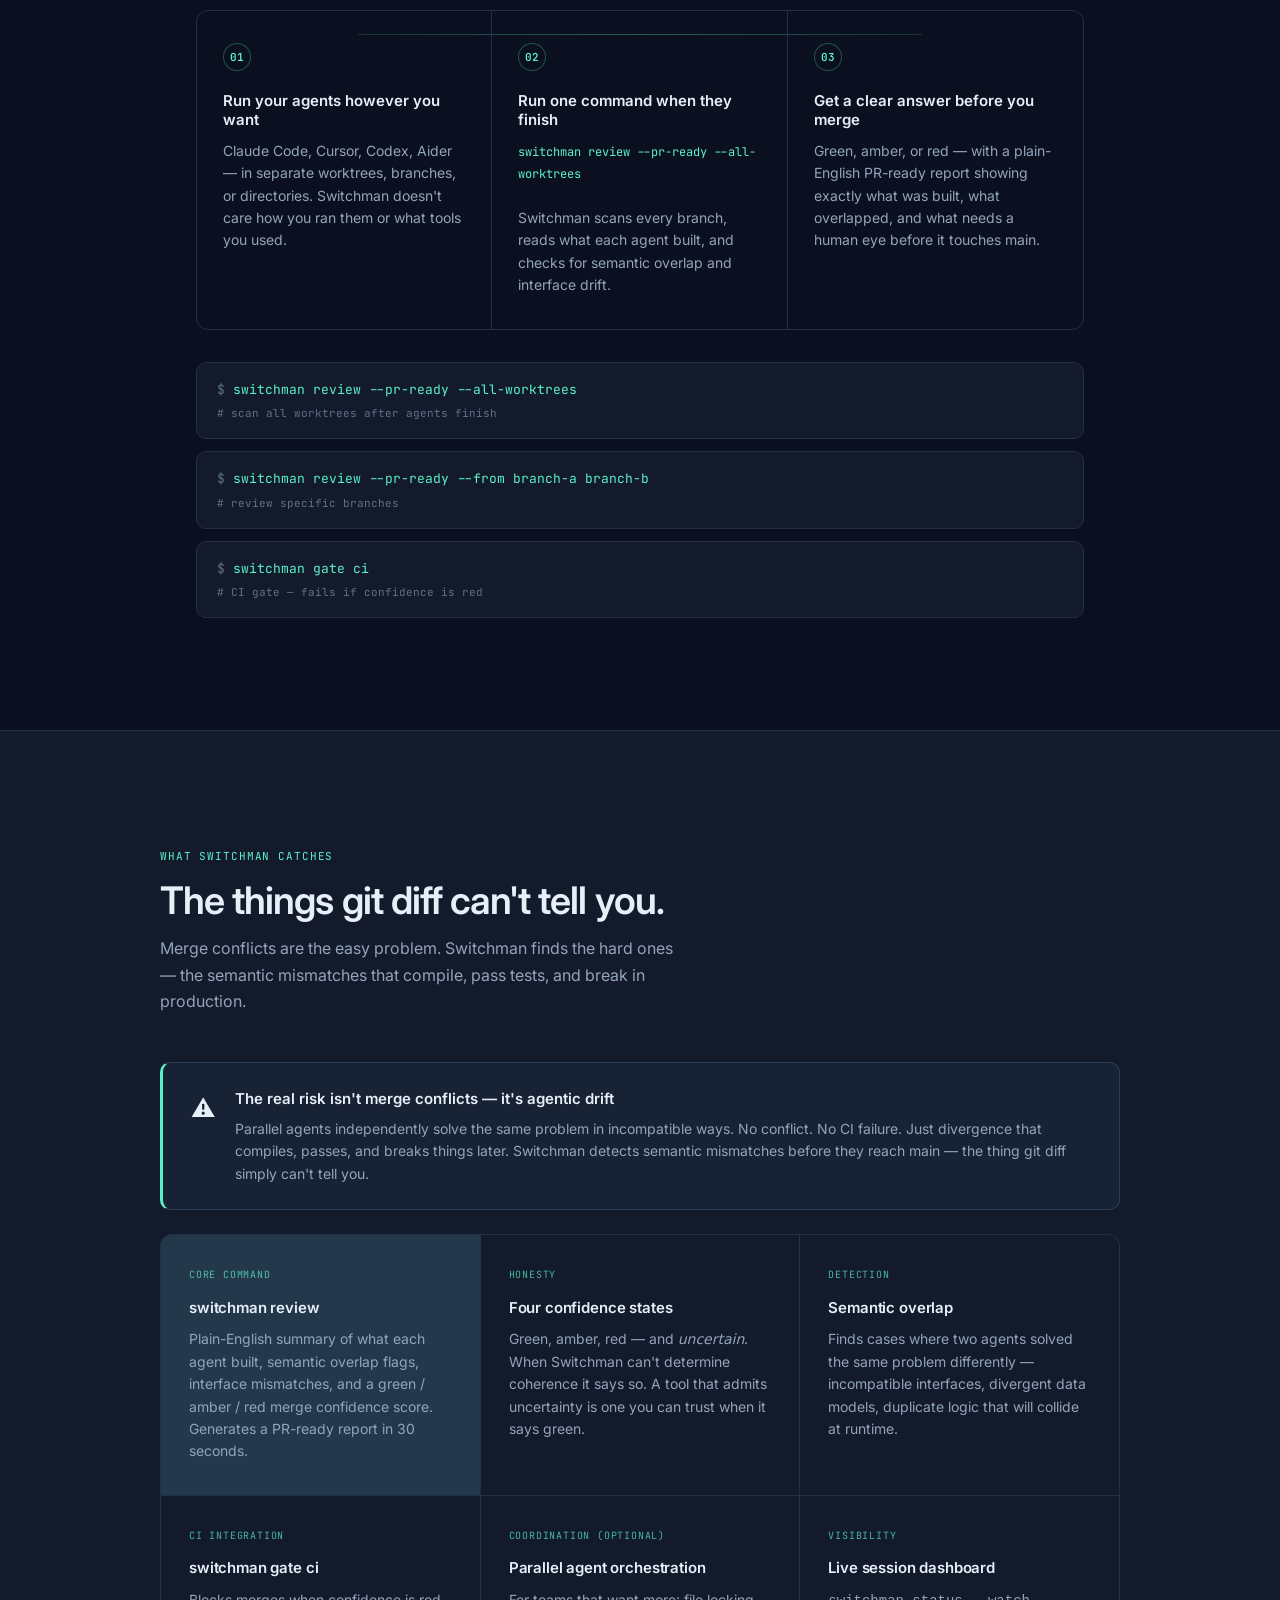
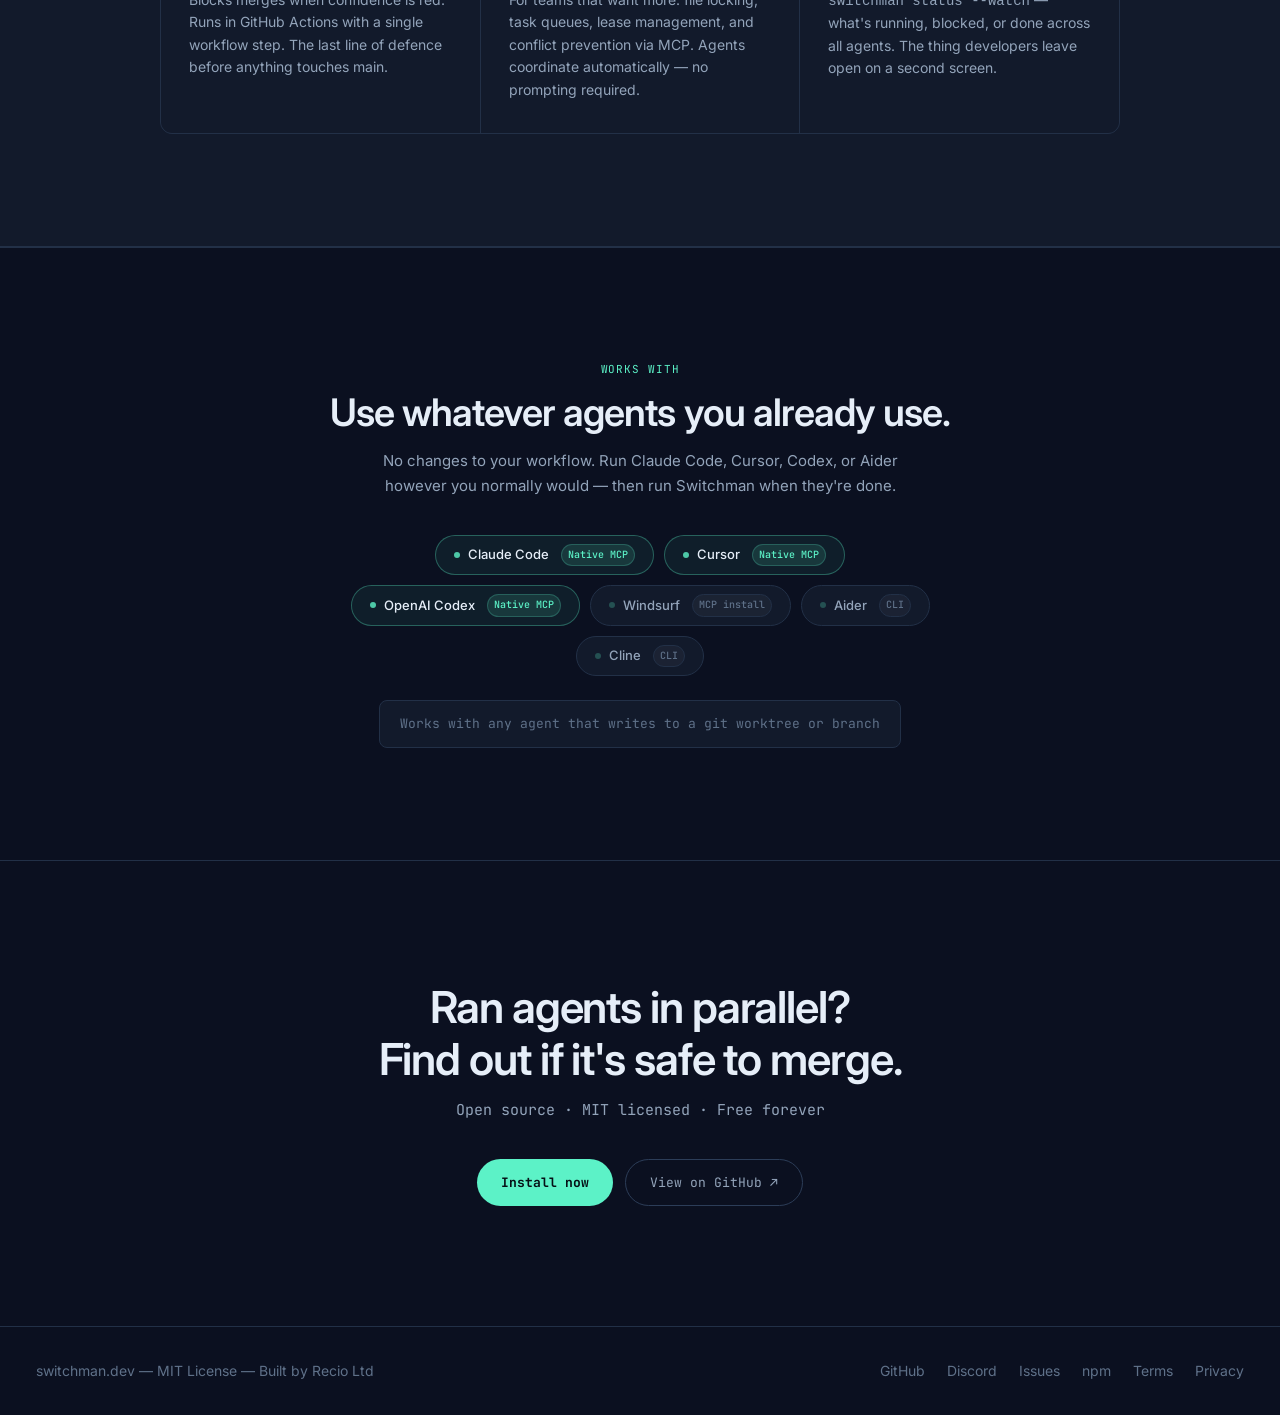
==== commit e0120547: "changes" ====
--- a/index.html
+++ b/index.html
@@ -4,58 +4,51 @@
   <meta charset="UTF-8">
   <meta name="viewport" content="width=device-width, initial-scale=1.0">
   <link rel="sitemap" type="application/xml" href="/sitemap.xml">
-  <!-- ─── PRIMARY SEO ──────────────────────────────────────────────────────── -->
-  <title>Switchman — You ran the agents. Did they build the right thing?</title>
-  <meta name="description" content="Switchman tells you what your parallel AI agents built and whether it's safe to ship. Session summaries, semantic overlap detection, and merge confidence after every run. Works with Claude Code, Cursor, Codex, and Aider. Free forever.">
-  <meta name="keywords" content="AI coding agents, Claude Code, parallel agents, multi-agent development, agent review, agentic drift, session summary, merge confidence, coding agent coordination, Cursor AI, AI developer tools, switchman, agentic coding">
+  <title>Switchman — Is it safe to merge?</title>
+  <meta name="description" content="Ran AI agents in parallel? Switchman scans every worktree, detects semantic overlap and interface drift, and gives you a green / amber / red merge confidence score before you touch main. Works with Claude Code, Cursor, Codex, and Aider.">
+  <meta name="keywords" content="AI coding agents, Claude Code, parallel agents, multi-agent development, merge confidence, semantic overlap, interface drift, agentic drift, merge review, coding agent coordination, Cursor AI, AI developer tools, switchman, agentic coding, vibe coding">
   <link rel="canonical" href="https://switchman.dev/">
 
-  <!-- ─── OPEN GRAPH ────────────────────────────────────────────────────────── -->
   <meta property="og:type" content="website">
   <meta property="og:url" content="https://switchman.dev/">
-  <meta property="og:title" content="Switchman — You ran the agents. Did they build the right thing?">
-  <meta property="og:description" content="switchman review reads every worktree, flags what doesn't fit together, and tells you if it's safe to ship. Free forever.">
+  <meta property="og:title" content="Switchman — Is it safe to merge?">
+  <meta property="og:description" content="Run your agents. Then run switchman review --pr-ready --all-worktrees. Get a green / amber / red confidence score before anything touches main.">
   <meta property="og:image" content="https://switchman.dev/og-image.png">
   <meta property="og:site_name" content="Switchman">
 
-  <!-- ─── TWITTER / X CARD ─────────────────────────────────────────────────── -->
   <meta name="twitter:card" content="summary_large_image">
   <meta name="twitter:site" content="@switchman_dev">
-  <meta name="twitter:title" content="Switchman — You ran the agents. Did they build the right thing?">
-  <meta name="twitter:description" content="switchman review reads every worktree, flags what doesn't fit together, and tells you if it's safe to ship. Works with Claude Code, Cursor, Codex, and Aider.">
+  <meta name="twitter:title" content="Switchman — Is it safe to merge?">
+  <meta name="twitter:description" content="Ran AI agents in parallel? Find out if it's safe to merge — before you break main. Works with Claude Code, Cursor, Codex, and Aider.">
   <meta name="twitter:image" content="https://switchman.dev/og-image.png">
 
-  <!-- ─── STRUCTURED DATA ───────────────────────────────────────────────────── -->
   <script type="application/ld+json">
   {
     "@context": "https://schema.org",
     "@type": "SoftwareApplication",
     "name": "Switchman",
     "url": "https://switchman.dev",
-    "description": "Switchman tells you what your parallel AI agents built and whether it's safe to ship. Session summaries, semantic overlap detection, and merge confidence after every run. Works with Claude Code, Cursor, Codex, and Aider.",
+    "description": "Switchman scans your parallel agent worktrees, detects semantic overlap and interface drift, and gives you a green / amber / red merge confidence score before you touch main.",
     "applicationCategory": "DeveloperApplication",
     "operatingSystem": "macOS, Linux, Windows",
     "offers": {
       "@type": "Offer",
       "price": "0",
       "priceCurrency": "USD",
-      "name": "Open source — full session review, planning, and usage tracking"
+      "name": "Open source — free forever"
     },
-    "softwareVersion": "0.1.13",
+    "softwareVersion": "0.2.0",
     "downloadUrl": "https://www.npmjs.com/package/switchman-dev",
     "codeRepository": "https://github.com/switchman-dev/switchman",
     "license": "https://opensource.org/licenses/MIT",
     "author": { "@type": "Organization", "name": "Recio Ltd", "url": "https://switchman.dev" },
-    "keywords": "AI coding agents, Claude Code, parallel agents, multi-agent development, file locking, agent coordination, agentic coding"
+    "keywords": "AI coding agents, Claude Code, parallel agents, merge confidence, semantic overlap, interface drift, agentic coding, vibe coding"
   }
   </script>
 
-  <!-- ─── FONTS ─────────────────────────────────────────────────────────────── -->
   <link rel="preconnect" href="https://fonts.googleapis.com">
   <link rel="preconnect" href="https://fonts.gstatic.com" crossorigin>
   <link href="https://fonts.googleapis.com/css2?family=JetBrains+Mono:wght@300;400;500;600&family=Inter:wght@300;400;500;600&display=swap" rel="stylesheet">
-
-  <!-- ─── FAVICON ───────────────────────────────────────────────────────────── -->
   <link rel="icon" type="image/svg+xml" href="/switchman-logo.svg">
 
 <style>
@@ -101,8 +94,8 @@
   .term-line { display:flex; gap:8px; }
   .tl-time { color:var(--text-3); min-width:44px; font-size:11px; padding-top:1px; }
   .tl-agent { font-weight:500; min-width:72px; }
-  .tl-agent.a1 { color:var(--accent); } .tl-agent.a2 { color:var(--amber); } .tl-agent.a3 { color:var(--blue); } .tl-agent.sys { color:var(--text-3); }
-  .tl-msg { color:var(--text-2); } .tl-ok { color:var(--green); } .tl-warn { color:var(--amber); } .tl-info { color:var(--accent); }
+  .tl-agent.sys { color:var(--text-3); }
+  .tl-msg { color:var(--text-2); } .tl-ok { color:var(--green); } .tl-warn { color:var(--amber); } .tl-info { color:var(--accent); } .tl-red { color:var(--red); }
   .tl-cursor { display:inline-block; width:7px; height:13px; background:var(--accent); animation:blink 1.1s step-end infinite; vertical-align:middle; border-radius:1px; }
   @keyframes blink { 0%,100%{opacity:1} 50%{opacity:0} }
 
@@ -110,24 +103,21 @@
   .hero-kicker { display:inline-flex; align-items:center; gap:8px; background:var(--accent-dim); border:1px solid var(--accent-border); border-radius:99px; padding:5px 16px; font-size:12px; font-family:var(--mono); color:var(--accent); margin-bottom:28px; opacity:0; animation:up 0.5s ease forwards 0.05s; }
   .kicker-dot { width:6px; height:6px; border-radius:50%; background:var(--accent); animation:pulse 2.4s ease infinite; }
   @keyframes pulse { 0%,100%{opacity:1;transform:scale(1)} 50%{opacity:.55;transform:scale(.85)} }
-  .hero h1 { font-size:clamp(28px,3.6vw,58px); font-weight:600; line-height:1.12; letter-spacing:-0.03em; color:var(--text); margin-bottom:22px; opacity:0; animation:up 0.5s ease forwards 0.15s; }
+  .hero h1 { font-size:clamp(28px,3.6vw,56px); font-weight:600; line-height:1.1; letter-spacing:-0.03em; color:var(--text); margin-bottom:22px; opacity:0; animation:up 0.5s ease forwards 0.15s; }
   .hero h1 em { font-style:normal; color:var(--accent); }
-  .hero-sub { font-size:clamp(14px,1.5vw,17px); color:var(--text-2); line-height:1.7; max-width:460px; margin-bottom:28px; opacity:0; animation:up 0.5s ease forwards 0.25s; }
-
-  /* HERO TESTIMONIAL */
-  .hero-testimonial { background:var(--bg-card); border:1px solid var(--border); border-left:2px solid var(--accent-border); border-radius:8px; padding:14px 18px; margin-bottom:20px; opacity:0; animation:up 0.5s ease forwards 0.28s; }
-  .hero-testimonial-quote { font-size:13px; color:var(--text-2); line-height:1.6; font-style:italic; margin-bottom:8px; }
-  .hero-testimonial-attr { font-size:11px; font-family:var(--mono); color:var(--text-3); }
-
-  /* SOCIAL PROOF */
-  .hero-social-proof { display:flex; align-items:center; gap:16px; flex-wrap:wrap; margin-bottom:28px; opacity:0; animation:up 0.5s ease forwards 0.3s; }
-  .sp-stat { display:flex; align-items:center; gap:7px; font-family:var(--mono); font-size:12px; color:var(--text-3); }
-  .sp-stat strong { color:var(--text-2); font-weight:500; }
-  .sp-divider { width:1px; height:14px; background:var(--border-2); }
+  .hero-sub { font-size:clamp(14px,1.5vw,17px); color:var(--text-2); line-height:1.7; max-width:460px; margin-bottom:24px; opacity:0; animation:up 0.5s ease forwards 0.25s; }
+
+  /* CONFIDENCE BADGE */
+  .confidence-row { display:flex; gap:10px; align-items:center; margin-bottom:24px; opacity:0; animation:up 0.5s ease forwards 0.28s; flex-wrap:wrap; }
+  .conf-badge { display:inline-flex; align-items:center; gap:7px; font-family:var(--mono); font-size:12px; font-weight:600; border-radius:6px; padding:6px 14px; }
+  .conf-green { background:rgba(74,222,128,0.12); border:1px solid rgba(74,222,128,0.28); color:var(--green); }
+  .conf-amber { background:rgba(251,191,36,0.12); border:1px solid rgba(251,191,36,0.28); color:var(--amber); }
+  .conf-red   { background:rgba(248,113,113,0.12); border:1px solid rgba(248,113,113,0.28); color:var(--red); }
+  .conf-label { font-size:12px; color:var(--text-3); font-family:var(--mono); }
 
   /* FOR ME FILTER */
   .for-me { opacity:0; animation:up 0.5s ease forwards 0.32s; margin-bottom:24px; }
-  .for-me-item { font-size:12px; font-family:var(--mono); color:var(--text-2); display:flex; align-items:flex-start; gap:7px; line-height:1.6; margin-bottom:5px; }
+  .for-me-item { font-size:13px; color:var(--text-2); display:flex; align-items:flex-start; gap:7px; line-height:1.6; margin-bottom:5px; }
   .for-me-check { color:var(--accent); flex-shrink:0; }
 
   /* HERO ACTIONS */
@@ -144,10 +134,7 @@
   .install-cmd.copied { border-color:var(--green); color:var(--green); }
   .copy-hint { font-size:10px; color:var(--text-3); opacity:0; transition:opacity 0.15s; flex-shrink:0; }
   .install-cmd:hover .copy-hint { opacity:1; }
-  .install-hint { font-size:13px; color:var(--text-3); font-family:var(--mono); }
   .hero-pro-note { opacity:0; animation:up 0.5s ease forwards 0.54s; font-size:13px; color:var(--text-3); font-family:var(--mono); margin-top:16px; }
-  .hero-pro-note a { color:var(--accent); text-decoration:none; }
-  .hero-pro-note a:hover { color:var(--accent-hover); }
 
   /* MOBILE TERMINAL */
   .hero-terminal-mobile { display:none; padding:24px 20px 0; }
@@ -179,14 +166,21 @@
   .text-link:hover { gap:10px; opacity:0.85; }
 
   /* STEPS */
-  .steps-grid { display:grid; grid-template-columns:repeat(4,1fr); border:1px solid var(--border); border-radius:12px; overflow:hidden; position:relative; }
-  .steps-grid::before { content:''; position:absolute; top:23px; left:calc(12.5% + 14px); right:calc(12.5% + 14px); height:1px; background:linear-gradient(90deg,rgba(92,242,199,0.16) 0%,rgba(92,242,199,0.34) 50%,rgba(92,242,199,0.16) 100%); pointer-events:none; }
+  .steps-grid { display:grid; grid-template-columns:repeat(3,1fr); border:1px solid var(--border); border-radius:12px; overflow:hidden; position:relative; }
+  .steps-grid::before { content:''; position:absolute; top:23px; left:calc(16.6% + 14px); right:calc(16.6% + 14px); height:1px; background:linear-gradient(90deg,rgba(92,242,199,0.16) 0%,rgba(92,242,199,0.34) 50%,rgba(92,242,199,0.16) 100%); pointer-events:none; }
   .step-card { padding:32px 26px; border-right:1px solid var(--border); transition:background 0.15s; position:relative; z-index:1; }
   .step-card:last-child { border-right:none; }
   .step-card:hover { background:var(--bg-card); }
   .step-n { width:28px; height:28px; border-radius:50%; border:1px solid rgba(92,242,199,0.28); background:var(--bg); display:flex; align-items:center; justify-content:center; font-family:var(--mono); font-size:11px; color:var(--accent); font-weight:600; margin-bottom:20px; }
   .step-card h3 { font-size:15px; font-weight:600; color:var(--text); margin-bottom:10px; line-height:1.3; }
   .step-card p  { font-size:14px; color:var(--text-2); line-height:1.6; }
+
+  /* COMMAND SHOWCASE */
+  .cmd-showcase { margin-top:32px; display:flex; flex-direction:column; gap:12px; }
+  .cmd-block { background:var(--bg-card); border:1px solid var(--border); border-radius:10px; padding:16px 20px; font-family:var(--mono); font-size:13px; }
+  .cmd-block .prompt { color:var(--text-3); } 
+  .cmd-block .cmd { color:var(--accent); }
+  .cmd-block .comment { color:var(--text-3); font-size:11px; margin-top:4px; }
 
   /* FEATURES */
   .features-bg { background:var(--bg-card); border-top:1px solid var(--border); border-bottom:1px solid var(--border); padding:112px 36px; }
@@ -214,31 +208,6 @@
   .pill-badge-cli { font-size:10px; font-family:var(--mono); color:var(--text-3); background:rgba(255,255,255,0.04); border:1px solid var(--border); border-radius:99px; padding:2px 6px; margin-left:4px; }
   .editors-agnostic { margin-top:24px; font-size:13px; color:var(--text-3); font-family:var(--mono); background:var(--bg-card); border:1px solid var(--border); border-radius:8px; padding:12px 20px; }
 
-  /* PRICING */
-  .pricing-strip { border-top:1px solid var(--border); padding:112px 36px; }
-  .pricing-inner { max-width:960px; margin:0 auto; }
-  .pricing-grid { display:grid; grid-template-columns:repeat(2,1fr); gap:1px; background:var(--border); border:1px solid var(--border); border-radius:12px; overflow:hidden; margin-top:48px; }
-  .pricing-card { background:var(--bg-card); padding:32px 28px; display:flex; flex-direction:column; gap:0; transition:background 0.15s; }
-  .pricing-card:hover { background:var(--bg-raised); }
-  .pricing-card.featured { background:rgba(92,242,199,0.05); }
-  .pricing-card.featured:hover { background:rgba(92,242,199,0.08); }
-  .pricing-recommended { display:inline-block; font-family:var(--mono); font-size:10px; letter-spacing:0.08em; text-transform:uppercase; color:#061016; background:var(--accent); border-radius:99px; padding:2px 10px; margin-bottom:10px; }
-  .pricing-tier { font-family:var(--mono); font-size:11px; letter-spacing:0.08em; text-transform:uppercase; color:var(--accent); opacity:0.72; margin-bottom:10px; }
-  .pricing-price { font-family:var(--mono); font-size:28px; font-weight:600; color:var(--text); letter-spacing:-0.03em; margin-bottom:4px; }
-  .pricing-price span { font-size:13px; font-weight:400; color:var(--text-3); }
-  .pricing-desc { font-size:13px; color:var(--text-2); line-height:1.5; margin-bottom:20px; padding-bottom:20px; border-bottom:1px solid var(--border); }
-  .pricing-features { list-style:none; display:flex; flex-direction:column; gap:10px; flex:1; }
-  .pricing-features li { font-size:13px; color:var(--text-2); display:flex; gap:8px; align-items:flex-start; line-height:1.5; }
-  .pricing-features li::before { content:'✓'; color:var(--accent); font-family:var(--mono); font-size:12px; padding-top:1px; flex-shrink:0; }
-  .pricing-features li.dim { color:var(--text-3); }
-  .pricing-features li.dim::before { content:'—'; color:var(--text-3); }
-  .pricing-cta { margin-top:24px; }
-  .pricing-btn { display:block; text-align:center; font-family:var(--mono); font-size:12px; font-weight:600; padding:10px 16px; border-radius:99px; text-decoration:none; transition:all 0.15s; }
-  .pricing-btn-outline { border:1px solid var(--border-2); color:var(--text-2); }
-  .pricing-btn-outline:hover { border-color:var(--accent-border); color:var(--text); background:rgba(255,255,255,0.02); }
-  .pricing-btn-solid { background:var(--accent); color:#061016; border:1px solid transparent; }
-  .pricing-btn-solid:hover { background:var(--accent-hover); }
-
   /* CTA & FOOTER */
   .cta-section { border-top:1px solid var(--border); padding:120px 36px; text-align:center; position:relative; overflow:hidden; }
   .cta-section h2 { font-size:clamp(26px,4vw,44px); margin-bottom:12px; }
@@ -264,13 +233,12 @@
   }
   @media (max-width:700px) {
     .features-grid { grid-template-columns:1fr; }
-    .steps-grid { grid-template-columns:1fr 1fr; }
+    .steps-grid { grid-template-columns:1fr; }
     .steps-grid::before { display:none; }
-    .step-card:nth-child(odd) { border-right:1px solid var(--border); }
-    .step-card:nth-child(even) { border-right:none; }
-    .section,.features-bg,.editors-strip,.cta-section,.pricing-strip { padding-left:20px; padding-right:20px; }
+    .step-card { border-right:none; border-bottom:1px solid var(--border); }
+    .step-card:last-child { border-bottom:none; }
+    .section,.features-bg,.editors-strip,.cta-section { padding-left:20px; padding-right:20px; }
     footer { padding:28px 20px; }
-    .install-hint { display:none; }
     .drift-callout { grid-template-columns:1fr; }
     .pain-grid { grid-template-columns:1fr; }
     .pain-banner { padding:40px 20px; }
@@ -278,13 +246,11 @@
   @media (max-width:640px) {
     .btn-nav-solid { display:none; }
     nav { padding:0 20px; }
-    .pricing-grid { grid-template-columns:1fr; }
     .hero-terminal-mobile { padding:20px 20px 0; }
   }
   @media (max-width:480px) {
-    .steps-grid { grid-template-columns:1fr; }
-    .step-card { border-right:none !important; border-bottom:1px solid var(--border); }
     .hero h1 { font-size:28px; }
+    .confidence-row { gap:6px; }
   }
 
   ::-webkit-scrollbar { width:5px; }
@@ -302,13 +268,13 @@
   <ul class="nav-center">
     <li><a href="#how">How it works</a></li>
     <li><a href="#features">Features</a></li>
-    <li><a href="#pricing">Open source</a></li>
     <li><a href="#integrations">Integrations</a></li>
-    <li><a href="https://docs.switchman.dev/">Docs</a></li>
+    
+    <li><a href="https://github.com/switchman-dev/switchman">GitHub</a></li>
   </ul>
   <div class="nav-end">
     <a href="https://github.com/switchman-dev/switchman" class="btn-nav-ghost" aria-label="View on GitHub">GitHub</a>
-    <a href="https://npmjs.com/package/switchman-dev" class="btn-nav-solid">Install free</a>
+    <a href="https://npmjs.com/package/switchman-dev" class="btn-nav-solid">Install now</a>
   </div>
 </nav>
 
@@ -319,47 +285,31 @@
   <div class="hero-left">
     <div class="hero-kicker">
       <div class="kicker-dot"></div>
-      open source · Claude Code, Cursor, Codex · early access
-    </div>
-
-    <h1>You ran the agents.<br>Did they build the <em>right thing?</em></h1>
-
-    <p class="hero-sub"><code style="font-family:var(--mono);font-size:13px;color:var(--accent)">switchman review</code> reads every worktree, flags what doesn't fit together, and tells you if it's safe to ship — in 30 seconds.</p>
-
-    <!-- "Is this for me" filter — answers the first question a new visitor has -->
+      open source · Claude Code, Cursor, Codex · v0.2.0
+    </div>
+
+    <h1>Ran AI agents<br>in parallel?<br><em>Is it safe to merge?</em></h1>
+
+    <p class="hero-sub">Run your agents however you want. When they're done, one command tells you if it's safe to merge — before anything touches main.</p>
+
+    <!-- Confidence badges -->
+    <div class="confidence-row">
+      <div class="conf-badge conf-green">● GREEN</div>
+      <div class="conf-badge conf-amber">● AMBER</div>
+      <div class="conf-badge conf-red">● RED</div>
+      <span class="conf-label">← your answer, in seconds</span>
+    </div>
+
+    <!-- For me filter -->
     <div class="for-me">
       <div class="for-me-item"><span class="for-me-check">✓</span> You run Claude Code, Cursor, or Codex in parallel worktrees</div>
-      <div class="for-me-item"><span class="for-me-check">✓</span> You want to know agents built compatible code before merging</div>
+      <div class="for-me-item"><span class="for-me-check">✓</span> You want to catch semantic drift before it reaches main</div>
       <div class="for-me-item"><span class="for-me-check">✓</span> You've had a "compiled fine, broke in prod" moment from parallel agents</div>
-    </div>
-
-    <!-- Testimonial -->
-    <div class="hero-testimonial">
-      <div class="hero-testimonial-quote">"Three agents finished in 12 minutes. Without Switchman I'd have spent another 20 figuring out if any of it fit together. Now I just run the review."</div>
-      <div class="hero-testimonial-attr">— Early access developer · Claude Code + Cursor user</div>
-    </div>
-
-    <div class="hero-social-proof">
-      <div class="sp-stat">
-        <svg width="13" height="13" viewBox="0 0 24 24" fill="none" stroke="currentColor" stroke-width="2" aria-hidden="true"><polyline points="16 16 12 12 8 16"/><line x1="12" y1="12" x2="12" y2="21"/><path d="M20.39 18.39A5 5 0 0 0 18 9h-1.26A8 8 0 1 0 3 16.3"/></svg>
-        <span><strong>800+</strong> installs this week</span>
-      </div>
-      <div class="sp-divider"></div>
-      <div class="sp-stat">
-        <svg width="13" height="13" viewBox="0 0 24 24" fill="none" stroke="currentColor" stroke-width="2" aria-hidden="true"><polyline points="20 6 9 17 4 12"/></svg>
-        <span><strong>Free</strong> forever, no card needed</span>
-      </div>
-      <div class="sp-divider"></div>
-      <div class="sp-stat">
-        <svg width="13" height="13" viewBox="0 0 24 24" fill="none" stroke="currentColor" stroke-width="2" aria-hidden="true"><circle cx="12" cy="12" r="10"/><polyline points="12 6 12 12 16 14"/></svg>
-        <span><strong>30 seconds</strong> to first review</span>
-      </div>
     </div>
 
     <div class="hero-actions">
       <a href="https://npmjs.com/package/switchman-dev" class="btn-cta" aria-label="Install Switchman free from npm">
-        <svg width="13" height="13" viewBox="0 0 24 24" fill="none" stroke="currentColor" stroke-width="2.5" aria-hidden="true"><polyline points="16 16 12 12 8 16"/><line x1="12" y1="12" x2="12" y2="21"/><path d="M20.39 18.39A5 5 0 0 0 18 9h-1.26A8 8 0 1 0 3 16.3"/></svg>
-        Install free — no card needed
+        Install now
       </a>
       <a href="#how" class="btn-outline">See how it works ↓</a>
     </div>
@@ -369,10 +319,9 @@
         <span>$ npm install -g switchman-dev</span>
         <span class="copy-hint" aria-hidden="true">copy</span>
       </div>
-      <span class="install-hint">then: <code>switchman start "your goal"</code> → <code>switchman review</code></span>
-    </div>
-
-    <p class="hero-pro-note">Open source, MIT licensed, and fully usable without an account. Install it, run your agents, and review the session locally.</p>
+    </div>
+
+    <p class="hero-pro-note">Open source, MIT licensed. No setup required — use it after your agents finish, before you merge.</p>
   </div>
 
   <!-- Desktop terminal -->
@@ -380,7 +329,7 @@
     <div class="terminal-card" id="terminal-desktop">
       <div class="term-bar">
         <div class="tdot tdot-r"></div><div class="tdot tdot-y"></div><div class="tdot tdot-g"></div>
-        <span class="term-label">switchman review — session intelligence</span>
+        <span class="term-label">switchman review --pr-ready --all-worktrees</span>
       </div>
       <div class="term-body" id="term-output-desktop">
         <span class="tl-cursor"></span>
@@ -389,12 +338,12 @@
   </div>
 </section>
 
-<!-- Mobile terminal — shown below fold on small screens -->
+<!-- Mobile terminal -->
 <div class="hero-terminal-mobile reveal" aria-hidden="true">
   <div class="terminal-card" id="terminal-mobile">
     <div class="term-bar">
       <div class="tdot tdot-r"></div><div class="tdot tdot-y"></div><div class="tdot tdot-g"></div>
-      <span class="term-label">switchman review — session intelligence</span>
+      <span class="term-label">switchman review --pr-ready --all-worktrees</span>
     </div>
     <div class="term-body" id="term-output-mobile">
       <span class="tl-cursor"></span>
@@ -405,12 +354,12 @@
 <!-- ─── PAIN POINTS ───────────────────────────────────────────────────────── -->
 <div class="pain-banner reveal" role="region" aria-label="The problem Switchman solves">
   <div class="pain-inner">
-    <div class="pain-headline">What developers hit at the end of every parallel session</div>
+    <div class="pain-headline">What every parallel agent session ends with</div>
     <div class="pain-grid">
       <div class="pain-stat">
-        <div class="pain-stat-scenario">Three agents finish. You have three worktrees full of diffs and no coherent picture of what was built.</div>
-        <div class="pain-stat-impact">20-minute review tax</div>
-        <div class="pain-stat-label">Every parallel session ends with a manual investigation you can't skip. Agents are fast. The review is the bottleneck.</div>
+        <div class="pain-stat-scenario">Three agents finish. You have three worktrees full of diffs and no idea if any of it fits together.</div>
+        <div class="pain-stat-impact">No clear picture</div>
+        <div class="pain-stat-label">Agents are fast. The manual review at the end is the bottleneck that kills the time saving.</div>
       </div>
       <div class="pain-stat">
         <div class="pain-stat-scenario">Agent 1's middleware expects <code style="font-family:var(--mono);font-size:12px;color:var(--text-3)">req.user.id</code>. Agent 2's schema has no <code style="font-family:var(--mono);font-size:12px;color:var(--text-3)">id</code> field — only <code style="font-family:var(--mono);font-size:12px;color:var(--text-3)">userId</code>.</div>
@@ -418,9 +367,9 @@
         <div class="pain-stat-label">No merge conflict. No CI failure. Just a mismatch that compiles, passes tests, and breaks in production.</div>
       </div>
       <div class="pain-stat">
-        <div class="pain-stat-scenario">You stare at four branches and ask: did they build the right thing, and is any of it safe to merge?</div>
-        <div class="pain-stat-impact">No answer</div>
-        <div class="pain-stat-label">Git tells you what changed. Nothing tells you whether it's coherent. That question has been yours to answer — until now.</div>
+        <div class="pain-stat-scenario">You stare at four branches and ask yourself the question git can never answer for you.</div>
+        <div class="pain-stat-impact">"Is this safe to merge?"</div>
+        <div class="pain-stat-label">Git tells you what changed. Nothing tells you whether it's coherent. That's been your job — until now.</div>
       </div>
     </div>
   </div>
@@ -430,33 +379,42 @@
 <section class="section reveal" id="how" aria-labelledby="how-heading">
   <div class="section-header">
     <span class="tag">How it works</span>
-    <h2 id="how-heading">Start a session. Review the output. Ship with confidence.</h2>
-    <p class="section-sub">Your AI tools write the code. Switchman makes the output legible, coherent, and safe to land.</p>
-    <a href="https://discord.gg/pnT8BEC4D" class="text-link" style="color:var(--blue);font-size:16px;">
-      Join the community on Discord
-      <svg width="16" height="16" viewBox="0 0 24 24" fill="none" stroke="currentColor" stroke-width="2.5" stroke-linecap="round" stroke-linejoin="round" aria-hidden="true"><path d="M5 12h14M12 5l7 7-7 7"/></svg>
-    </a>
+    <h2 id="how-heading">Run your agents. Then run Switchman. That's it.</h2>
+    <p class="section-sub">No setup before you start. No changes to how you work. Just run it when your agents are done and before you merge.</p>
   </div>
   <div class="steps-grid">
     <div class="step-card">
       <div class="step-n">01</div>
-      <h3>Start with one goal</h3>
-      <p>Run <code style="font-family:var(--mono);font-size:12px;color:var(--accent)">switchman start "Add user authentication"</code>. Switchman reads the repo, creates agent workspaces, and keeps work aligned as agents run.</p>
+      <h3>Run your agents however you want</h3>
+      <p>Claude Code, Cursor, Codex, Aider — in separate worktrees, branches, or directories. Switchman doesn't care how you ran them or what tools you used.</p>
     </div>
     <div class="step-card">
       <div class="step-n">02</div>
-      <h3>Agents coordinate automatically</h3>
-      <p>File claims, task ownership, and stale recovery happen through MCP — no prompting, no manual management. You don't see the pipes.</p>
+      <h3>Run one command when they finish</h3>
+      <p>
+        <code style="font-family:var(--mono);font-size:12px;color:var(--accent)">switchman review --pr-ready --all-worktrees</code><br><br>
+        Switchman scans every branch, reads what each agent built, and checks for semantic overlap and interface drift.
+      </p>
     </div>
     <div class="step-card">
       <div class="step-n">03</div>
-      <h3>Review what was built</h3>
-      <p>Run <code style="font-family:var(--mono);font-size:12px;color:var(--accent)">switchman review</code>. Get a plain-English summary of what each agent produced, any semantic mismatches flagged, and a green / amber / red merge confidence score.</p>
-    </div>
-    <div class="step-card">
-      <div class="step-n">04</div>
-      <h3>Ship through gates</h3>
-      <p>Confident in the output, run the CI gate and merge queue. Finished work lands cleanly. No surprise conflicts at main.</p>
+      <h3>Get a clear answer before you merge</h3>
+      <p>Green, amber, or red — with a plain-English PR-ready report showing exactly what was built, what overlapped, and what needs a human eye before it touches main.</p>
+    </div>
+  </div>
+
+  <div class="cmd-showcase">
+    <div class="cmd-block">
+      <div><span class="prompt">$</span> <span class="cmd">switchman review --pr-ready --all-worktrees</span></div>
+      <div class="comment"># scan all worktrees after agents finish</div>
+    </div>
+    <div class="cmd-block">
+      <div><span class="prompt">$</span> <span class="cmd">switchman review --pr-ready --from branch-a branch-b</span></div>
+      <div class="comment"># review specific branches</div>
+    </div>
+    <div class="cmd-block">
+      <div><span class="prompt">$</span> <span class="cmd">switchman gate ci</span></div>
+      <div class="comment"># CI gate — fails if confidence is red</div>
     </div>
   </div>
 </section>
@@ -465,25 +423,24 @@
 <div class="features-bg reveal" id="features" role="region" aria-labelledby="features-heading">
   <div class="features-inner">
     <div class="section-header" style="margin-bottom:0;">
-      <span class="tag">Why developers use it</span>
-      <h2 id="features-heading">More agents are easy. Trusting their output is hard.</h2>
-      <p class="section-sub" style="margin-bottom:0;">Switchman gives you a legible record of what your agents built and a defensible answer to whether it's safe to ship.</p>
-    </div>
-
-    <!-- Drift callout -->
+      <span class="tag">What Switchman catches</span>
+      <h2 id="features-heading">The things git diff can't tell you.</h2>
+      <p class="section-sub" style="margin-bottom:0;">Merge conflicts are the easy problem. Switchman finds the hard ones — the semantic mismatches that compile, pass tests, and break in production.</p>
+    </div>
+
     <div class="drift-callout">
       <div class="drift-icon">⚠</div>
       <div>
         <h4>The real risk isn't merge conflicts — it's agentic drift</h4>
-        <p>Parallel agents can independently solve the same problem in incompatible ways. No conflict. No CI failure. Just divergence that compiles, passes, and breaks things later. Switchman detects semantic mismatches before they reach main — the thing git diff can't tell you.</p>
+        <p>Parallel agents independently solve the same problem in incompatible ways. No conflict. No CI failure. Just divergence that compiles, passes, and breaks things later. Switchman detects semantic mismatches before they reach main — the thing git diff simply can't tell you.</p>
       </div>
     </div>
 
     <div class="features-grid">
       <div class="feat feat-highlight">
-        <div class="feat-tag">The core feature</div>
+        <div class="feat-tag">Core command</div>
         <h3>switchman review</h3>
-        <p>After every session: a plain-English summary of what each agent built, semantic overlap flags, interface mismatches, and a green / amber / red merge confidence score. Run it in 30 seconds. Know what you have.</p>
+        <p>Plain-English summary of what each agent built, semantic overlap flags, interface mismatches, and a green / amber / red merge confidence score. Generates a PR-ready report in 30 seconds.</p>
       </div>
       <div class="feat">
         <div class="feat-tag">Honesty</div>
@@ -491,24 +448,24 @@
         <p>Green, amber, red — and <em>uncertain</em>. When Switchman can't determine coherence it says so. A tool that admits uncertainty is one you can trust when it says green.</p>
       </div>
       <div class="feat">
-        <div class="feat-tag">Coordination</div>
-        <h3>Invisible by design</h3>
-        <p>File claims, lease heartbeats, stale recovery — all handled by the MCP server. Agents coordinate automatically. You never type a coordination command.</p>
+        <div class="feat-tag">Detection</div>
+        <h3>Semantic overlap</h3>
+        <p>Finds cases where two agents solved the same problem differently — incompatible interfaces, divergent data models, duplicate logic that will collide at runtime.</p>
+      </div>
+      <div class="feat">
+        <div class="feat-tag">CI integration</div>
+        <h3>switchman gate ci</h3>
+        <p>Blocks merges when confidence is red. Runs in GitHub Actions with a single workflow step. The last line of defence before anything touches main.</p>
+      </div>
+      <div class="feat">
+        <div class="feat-tag">Coordination (optional)</div>
+        <h3>Parallel agent orchestration</h3>
+        <p>For teams that want more: file locking, task queues, lease management, and conflict prevention via MCP. Agents coordinate automatically — no prompting required.</p>
       </div>
       <div class="feat">
         <div class="feat-tag">Visibility</div>
-        <h3>One live dashboard</h3>
-        <p><code>switchman status --watch</code> — what's running, blocked, or done across all agents. The thing developers leave open and screenshot.</p>
-      </div>
-      <div class="feat">
-        <div class="feat-tag">Cross-tool</div>
-        <h3>Mix Claude Code, Cursor, Codex</h3>
-        <p>Native MCP integration with all three. Coordinate agents across different tools in the same session. No other tool does this.</p>
-      </div>
-      <div class="feat">
-        <div class="feat-tag">Landing</div>
-        <h3>One governed path to main</h3>
-        <p>CI gate, merge queue, retries. Once review is green, work lands cleanly. No last-minute surprises at merge time.</p>
+        <h3>Live session dashboard</h3>
+        <p><code>switchman status --watch</code> — what's running, blocked, or done across all agents. The thing developers leave open on a second screen.</p>
       </div>
     </div>
   </div>
@@ -517,9 +474,9 @@
 <!-- ─── INTEGRATIONS ──────────────────────────────────────────────────────── -->
 <section class="editors-strip reveal" id="integrations" aria-labelledby="integrations-heading">
   <div class="editors-inner">
-    <span class="tag">Integrations</span>
-    <h2 id="integrations-heading">Mix your tools. Review the output in one place.</h2>
-    <p class="editors-note">Claude Code, Cursor, and Codex can all coordinate through Switchman in the same session. Native MCP means agents pick up tasks and claim files automatically — no prompting required.</p>
+    <span class="tag">Works with</span>
+    <h2 id="integrations-heading">Use whatever agents you already use.</h2>
+    <p class="editors-note">No changes to your workflow. Run Claude Code, Cursor, Codex, or Aider however you normally would — then run Switchman when they're done.</p>
     <div class="editors-pills">
       <div class="pill pill-featured"><span class="pill-dot"></span>Claude Code <span class="pill-badge">Native MCP</span></div>
       <div class="pill pill-featured"><span class="pill-dot"></span>Cursor <span class="pill-badge">Native MCP</span></div>
@@ -529,53 +486,18 @@
       <div class="pill"><span class="pill-dot pill-dot-dim"></span>Cline <span class="pill-badge-cli">CLI</span></div>
     </div>
     <div class="editors-agnostic">
-      Cross-tool coordination and unified session review — no other tool does this
+      Works with any agent that writes to a git worktree or branch
     </div>
   </div>
 </section>
 
-<!-- ─── PRICING ────────────────────────────────────────────────────────────── -->
-<section class="pricing-strip reveal" id="pricing" aria-labelledby="pricing-heading">
-  <div class="pricing-inner">
-    <div class="section-header" style="margin-bottom:0;">
-      <span class="tag">Open source</span>
-      <h2 id="pricing-heading">One product. No login. No paid gate.</h2>
-      <p class="section-sub" style="margin-bottom:0;">Switchman is now a single open source workflow. The local experience, planning, review history, and usage tracking are all available out of the box.</p>
-    </div>
-    <div class="pricing-grid">
-
-      <div class="pricing-card">
-        <div class="pricing-tier">Switchman</div>
-        <div class="pricing-price">$0 <span>forever</span></div>
-        <div class="pricing-desc">The full open source workflow. No account and no artificial feature split.</div>
-        <ul class="pricing-features">
-          <li><code>switchman start</code> with unlimited local agents</li>
-          <li><code>switchman review</code> — full session summary after every run</li>
-          <li>Semantic overlap and interface mismatch detection</li>
-          <li>Green / amber / red merge confidence score</li>
-          <li>Searchable session history with <code>switchman review --history</code></li>
-          <li>Cross-session pattern detection with <code>switchman insights</code></li>
-          <li>Automatic coordination via MCP — no prompting</li>
-          <li><code>switchman status --watch</code> live dashboard</li>
-          <li>CI gate and governed landing</li>
-          <li>AI task planning with repo context</li>
-          <li>Cost and token tracking over time</li>
-        </ul>
-        <div class="pricing-cta">
-          <a href="https://npmjs.com/package/switchman-dev" class="pricing-btn pricing-btn-solid">Install from npm</a>
-        </div>
-      </div>
-
-    </div>
-  </div>
-</section>
 
 <!-- ─── FINAL CTA ─────────────────────────────────────────────────────────── -->
 <section class="cta-section reveal" aria-label="Call to action">
-  <h2>You ran the agents.<br>Now know if it's safe to ship.</h2>
-  <p>Open source · MIT licensed · Free forever · No card needed</p>
+  <h2>Ran agents in parallel?<br>Find out if it's safe to merge.</h2>
+  <p>Open source · MIT licensed · Free forever</p>
   <div class="cta-btns">
-    <a href="https://npmjs.com/package/switchman-dev" class="btn-cta">Install free — no card needed</a>
+    <a href="https://npmjs.com/package/switchman-dev" class="btn-cta">Install now</a>
     <a href="https://github.com/switchman-dev/switchman" class="btn-outline">View on GitHub ↗</a>
   </div>
 </section>
@@ -595,12 +517,10 @@
 </footer>
 
 <script>
-// ─── NAV SCROLL ──────────────────────────────────────────────────────────────
 window.addEventListener('scroll', () => {
   document.getElementById('nav').classList.toggle('scrolled', window.scrollY > 10);
 }, { passive: true });
 
-// ─── COPY INSTALL ─────────────────────────────────────────────────────────────
 function copyInstall(el) {
   navigator.clipboard.writeText('npm install -g switchman-dev');
   el.classList.add('copied');
@@ -608,27 +528,22 @@
   setTimeout(() => { el.classList.remove('copied'); el.querySelector('.copy-hint').textContent = 'copy'; }, 2000);
 }
 
-// ─── TERMINAL ANIMATION ───────────────────────────────────────────────────────
 const LINES = [
-  { t:300,  agent:'sys', msg:'switchman review', cls:'tl-info' },
-  { t:800,  agent:'sys', msg:'reading 3 worktrees  ·  analysing session output', cls:'' },
-  { t:1400, agent:'sys', msg:'agent-1  →  JWT middleware  ·  15-min expiry  ·  src/api/auth/', cls:'tl-ok' },
-  { t:2000, agent:'sys', msg:'agent-2  →  User model  ·  email + passwordHash  ·  src/db/', cls:'tl-ok' },
-  { t:2600, agent:'sys', msg:'agent-3  →  14 tests  ·  auth middleware, sessions, refresh flow', cls:'tl-ok' },
-  { t:3300, agent:'sys', msg:'checking semantic coherence across worktrees...', cls:'' },
-  { t:4100, agent:'sys', msg:'⚠  MISMATCH   middleware expects req.user.id', cls:'tl-warn' },
-  { t:4500, agent:'sys', msg:'⚠  MISMATCH   User schema has userId — not id', cls:'tl-warn' },
-  { t:5100, agent:'sys', msg:'flagged: agent-1 + agent-2 interface contradiction', cls:'tl-warn' },
-  { t:5800, agent:'sys', msg:'CI gate  ·  passing', cls:'tl-ok' },
-  { t:6400, agent:'sys', msg:'─────────────────────────────────────────', cls:'' },
-  { t:6700, agent:'sys', msg:'confidence   AMBER — review flagged items before merging', cls:'tl-warn' },
-  { t:7200, agent:'sys', msg:'→ flagged issues surfaced in the review before merge', cls:'tl-info' },
-  { t:7900, agent:'sys', msg:'session took 4m 12s  ·  would have shipped a runtime bug', cls:'tl-info' },
+  { t:300,  msg:'$ switchman review --pr-ready --all-worktrees', cls:'tl-info' },
+  { t:900,  msg:'scanning 3 worktrees...', cls:'' },
+  { t:1500, msg:'agent-1  →  JWT middleware · src/api/auth/', cls:'tl-ok' },
+  { t:2000, msg:'agent-2  →  User model · src/db/schema/', cls:'tl-ok' },
+  { t:2500, msg:'agent-3  →  14 auth tests · src/tests/', cls:'tl-ok' },
+  { t:3200, msg:'checking semantic coherence...', cls:'' },
+  { t:4000, msg:'⚠  DRIFT   middleware expects req.user.id', cls:'tl-warn' },
+  { t:4500, msg:'⚠  DRIFT   schema has userId — not id', cls:'tl-warn' },
+  { t:5000, msg:'interface contradiction: agent-1 ↔ agent-2', cls:'tl-warn' },
+  { t:5700, msg:'CI gate · passing', cls:'tl-ok' },
+  { t:6300, msg:'─────────────────────────────────────────', cls:'' },
+  { t:6600, msg:'confidence   AMBER — review before merging', cls:'tl-warn' },
+  { t:7200, msg:'PR report written to .switchman/review.md', cls:'tl-info' },
+  { t:7800, msg:'caught a runtime bug before it reached main ✓', cls:'tl-ok' },
 ];
-
-function agentCls(a) {
-  return 'sys';
-}
 
 function runTerminal(outputId) {
   const out = document.getElementById(outputId);
@@ -638,10 +553,9 @@
   let timers = [];
 
   function addLine(line) {
-    const sec = (line.t/1000).toFixed(1).padStart(4)+'s';
     const div = document.createElement('div');
     div.className = 'term-line';
-    div.innerHTML = `<span class="tl-time">${sec}</span><span class="tl-agent sys">${line.agent}</span><span class="tl-msg ${line.cls}">${line.msg}</span>`;
+    div.innerHTML = `<span class="tl-time">${(line.t/1000).toFixed(1).padStart(4)}s</span><span class="tl-agent sys">→</span><span class="tl-msg ${line.cls}">${line.msg}</span>`;
     out.insertBefore(div, cursor);
     out.scrollTop = out.scrollHeight;
   }
@@ -651,7 +565,7 @@
     running = true;
     out.querySelectorAll('.term-line').forEach(l => l.remove());
     timers = LINES.map(line => setTimeout(() => addLine(line), line.t));
-    timers.push(setTimeout(() => { running = false; timers.push(setTimeout(start, 1800)); }, 10200));
+    timers.push(setTimeout(() => { running = false; timers.push(setTimeout(start, 2000)); }, 10000));
   }
 
   return start;
@@ -672,12 +586,10 @@
 const mobileCard = document.getElementById('terminal-mobile');
 if (mobileCard) mObs.observe(mobileCard);
 
-// ─── REVEAL ON SCROLL ─────────────────────────────────────────────────────────
 const rObs = new IntersectionObserver(entries => {
   entries.forEach(e => { if (e.isIntersecting) { e.target.classList.add('on'); rObs.unobserve(e.target); } });
 }, { threshold: 0.07 });
 document.querySelectorAll('.reveal').forEach(el => rObs.observe(el));
-
 </script>
 </body>
-</html>
+</html>
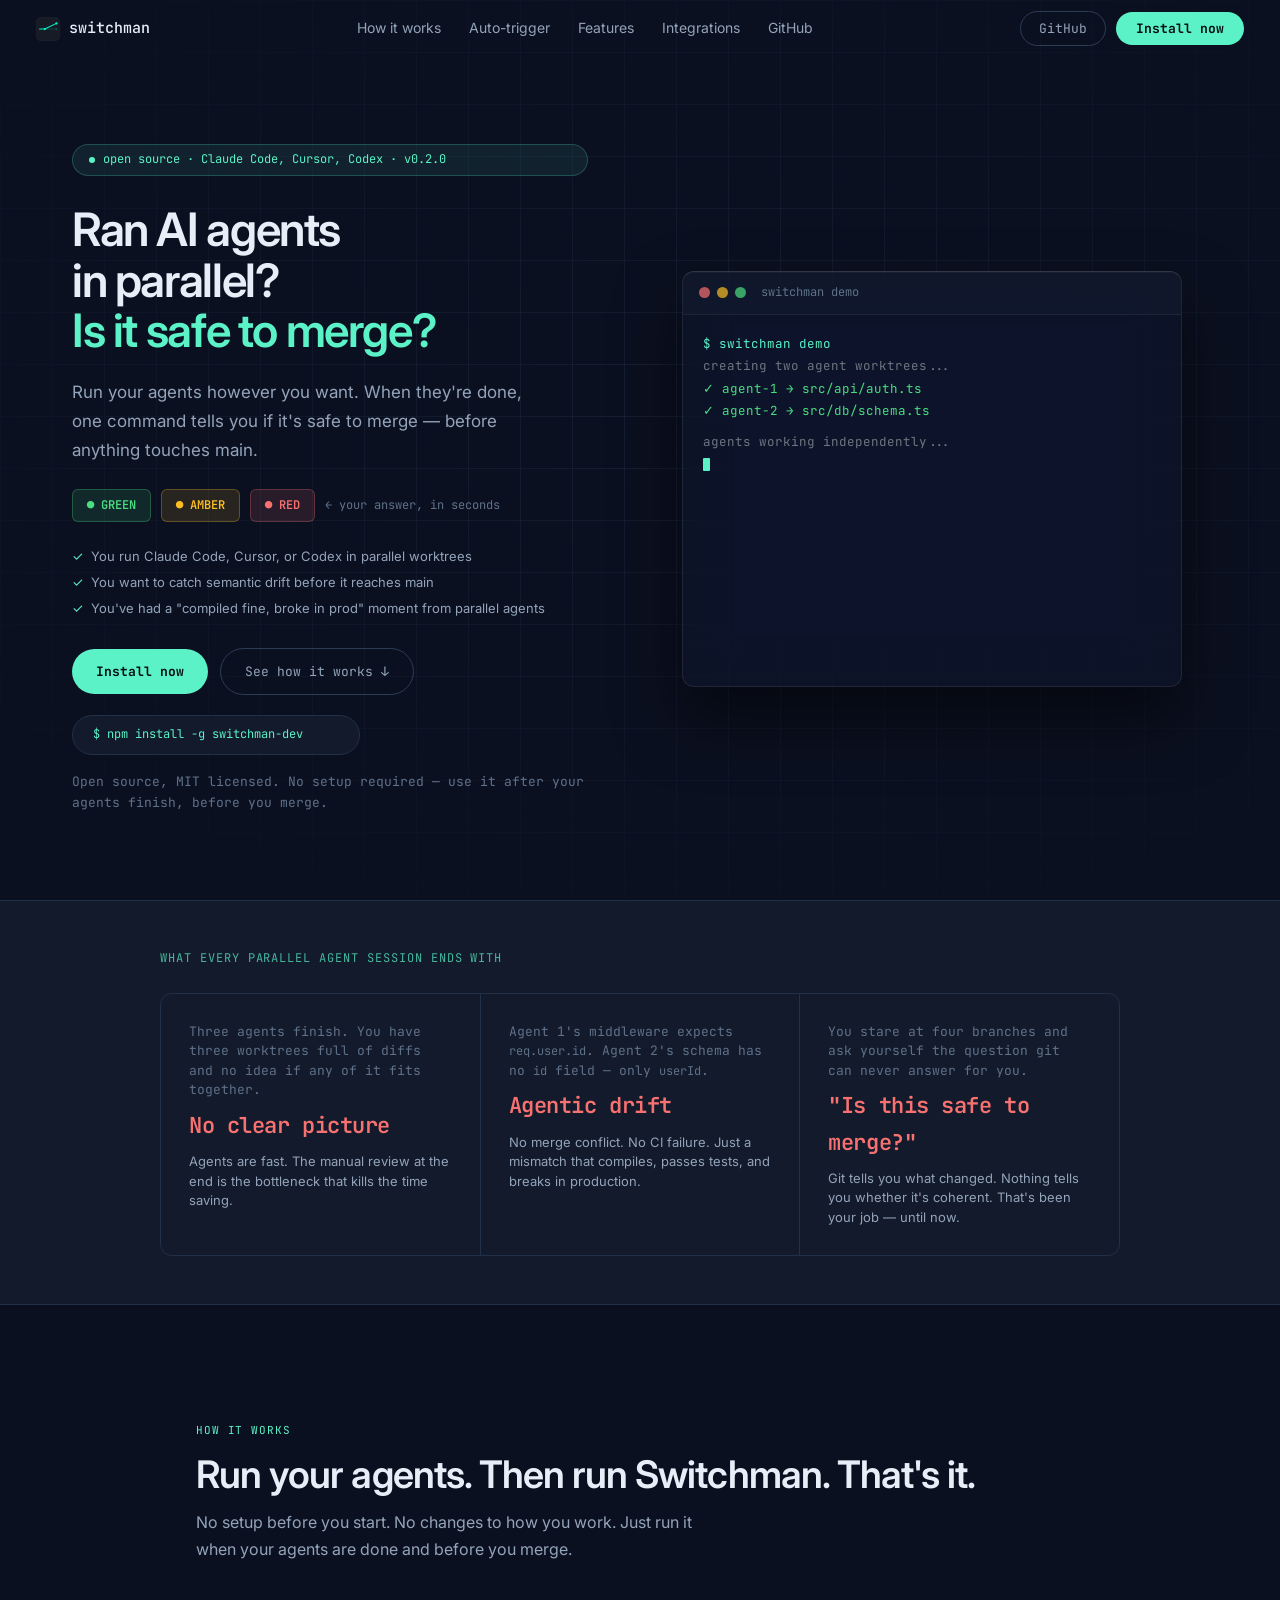
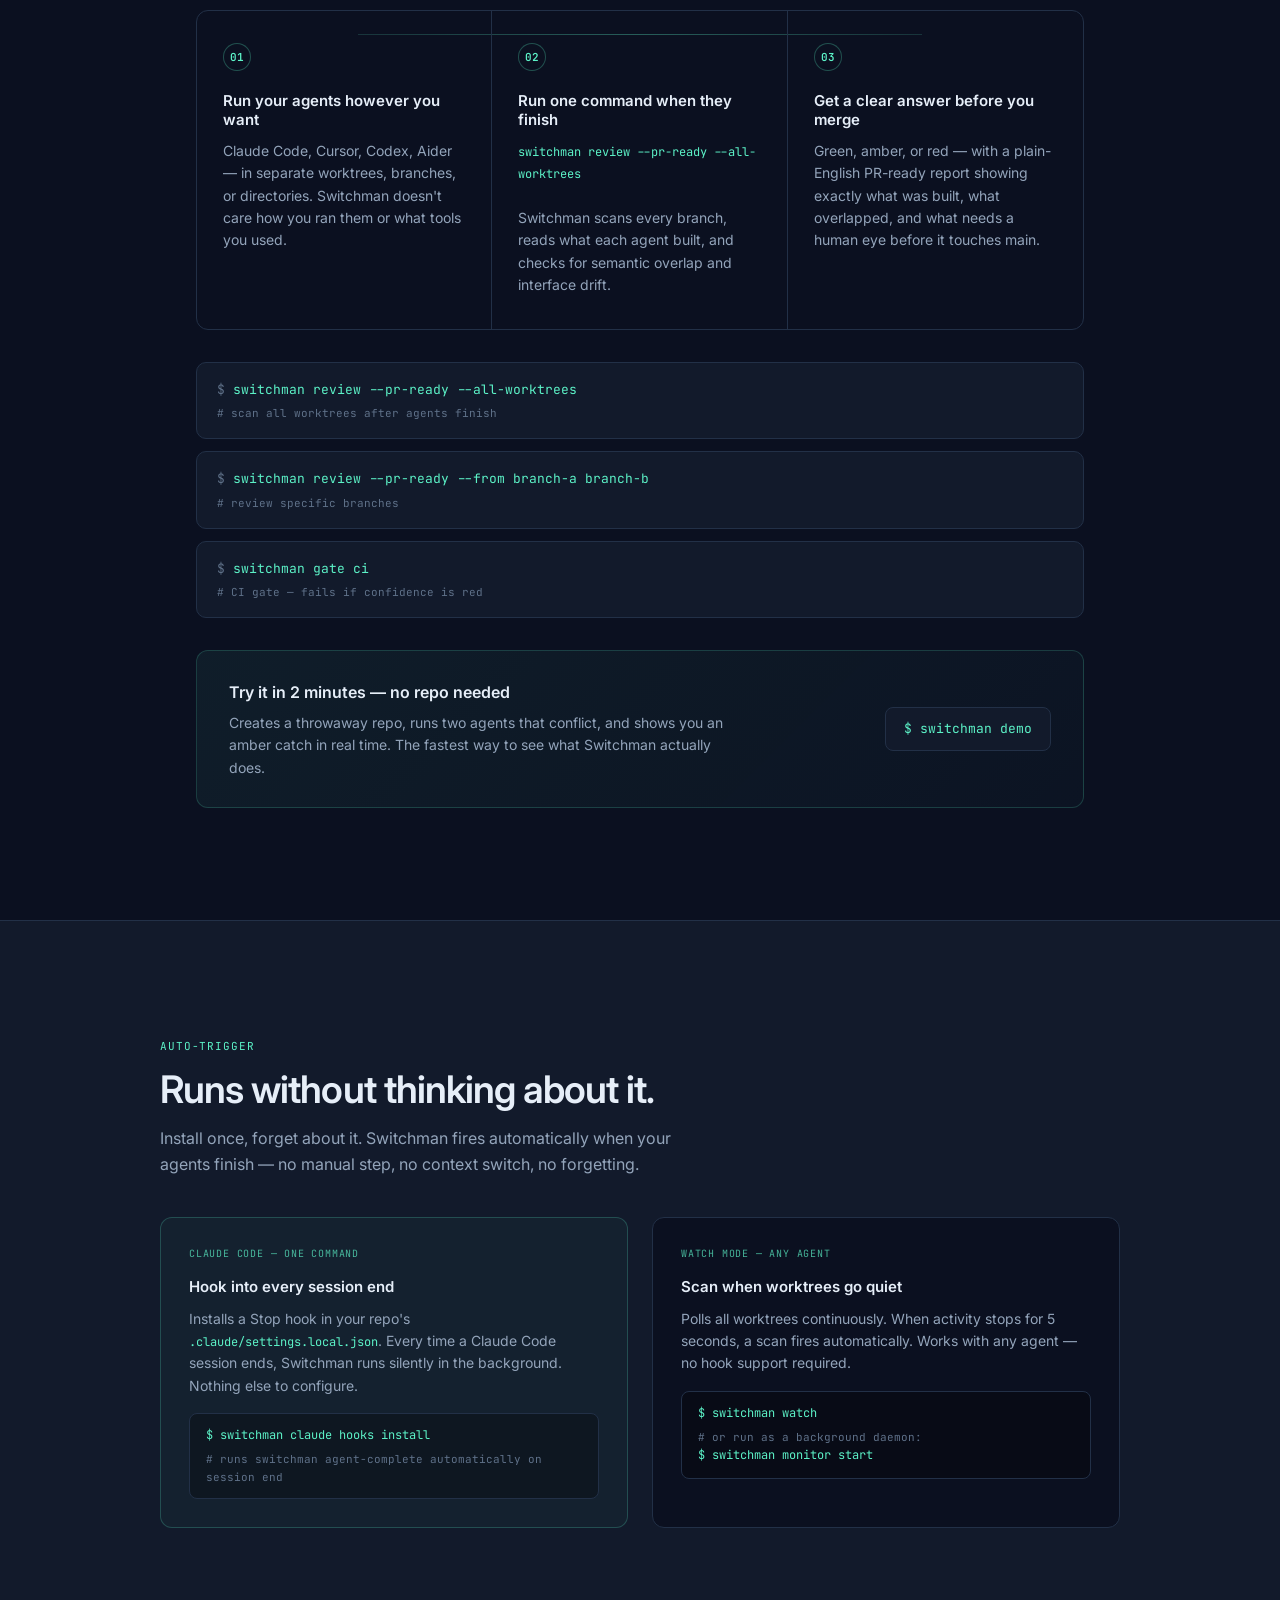
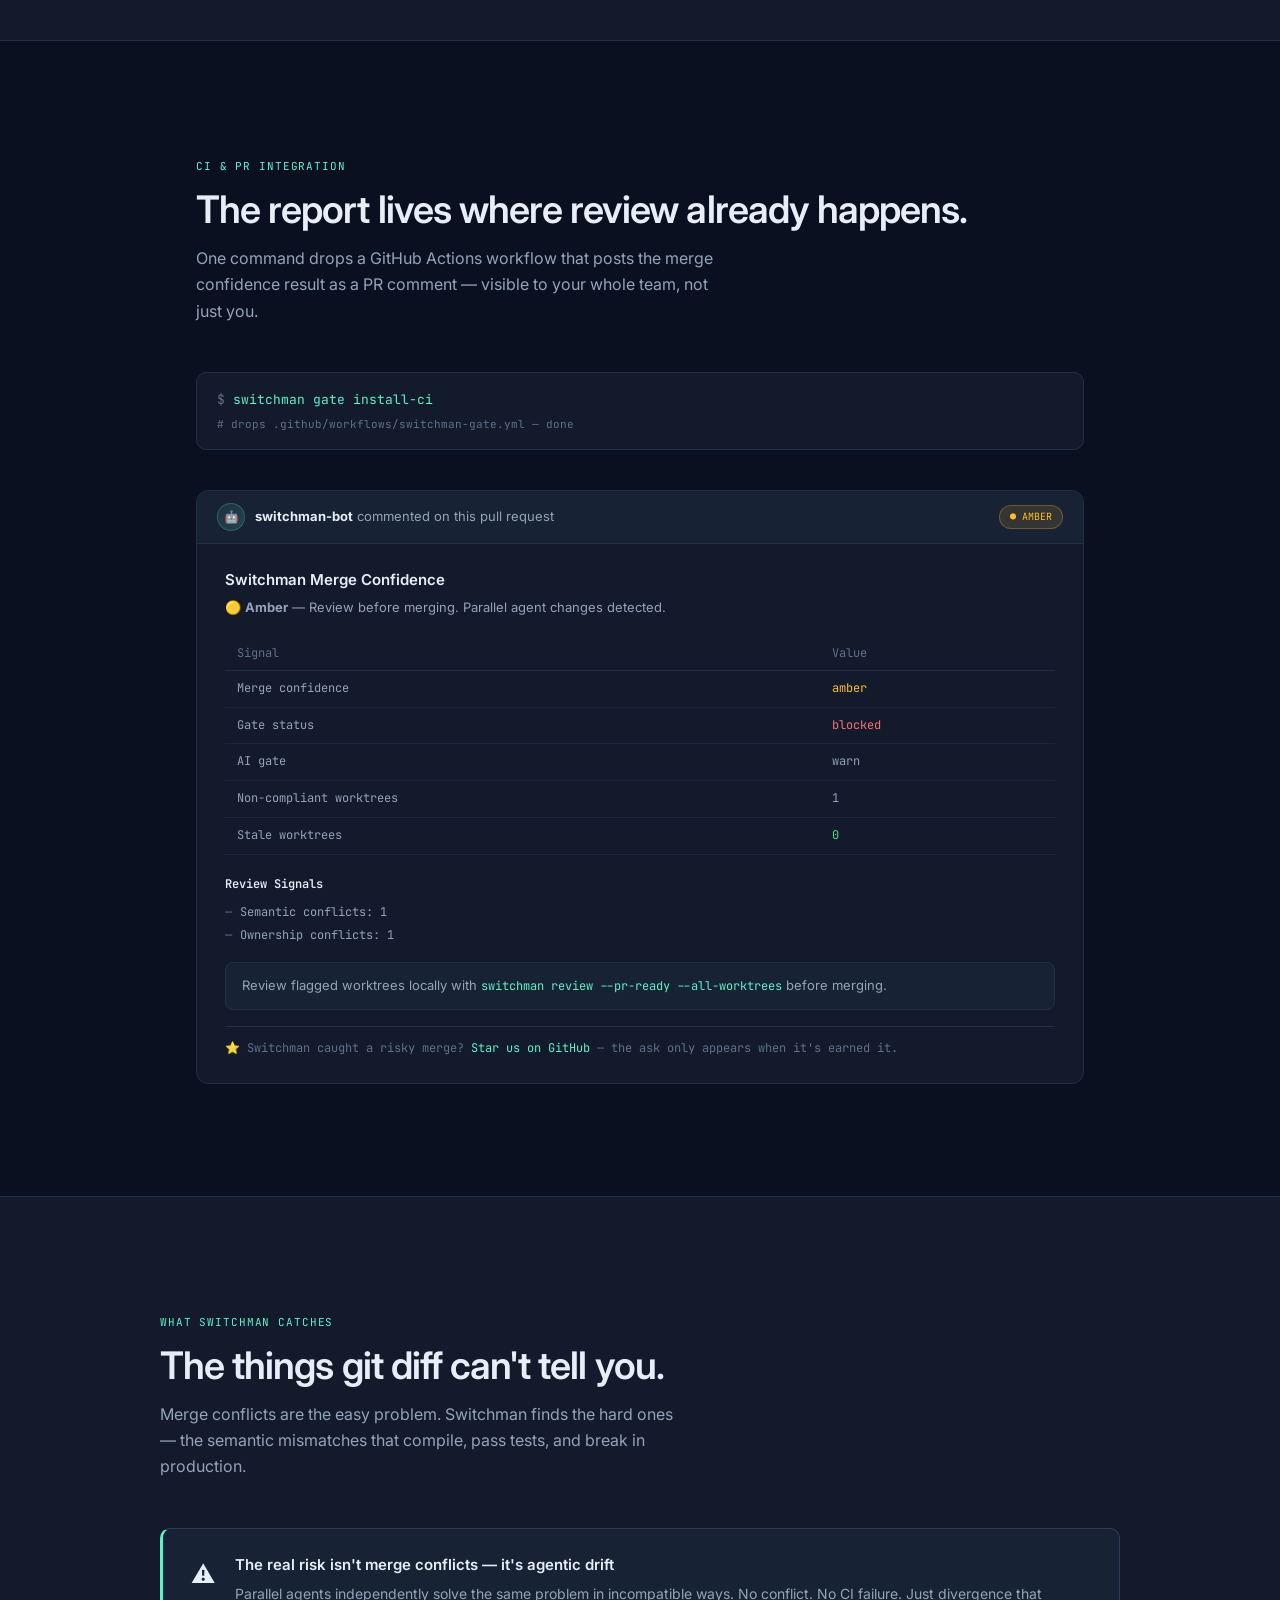
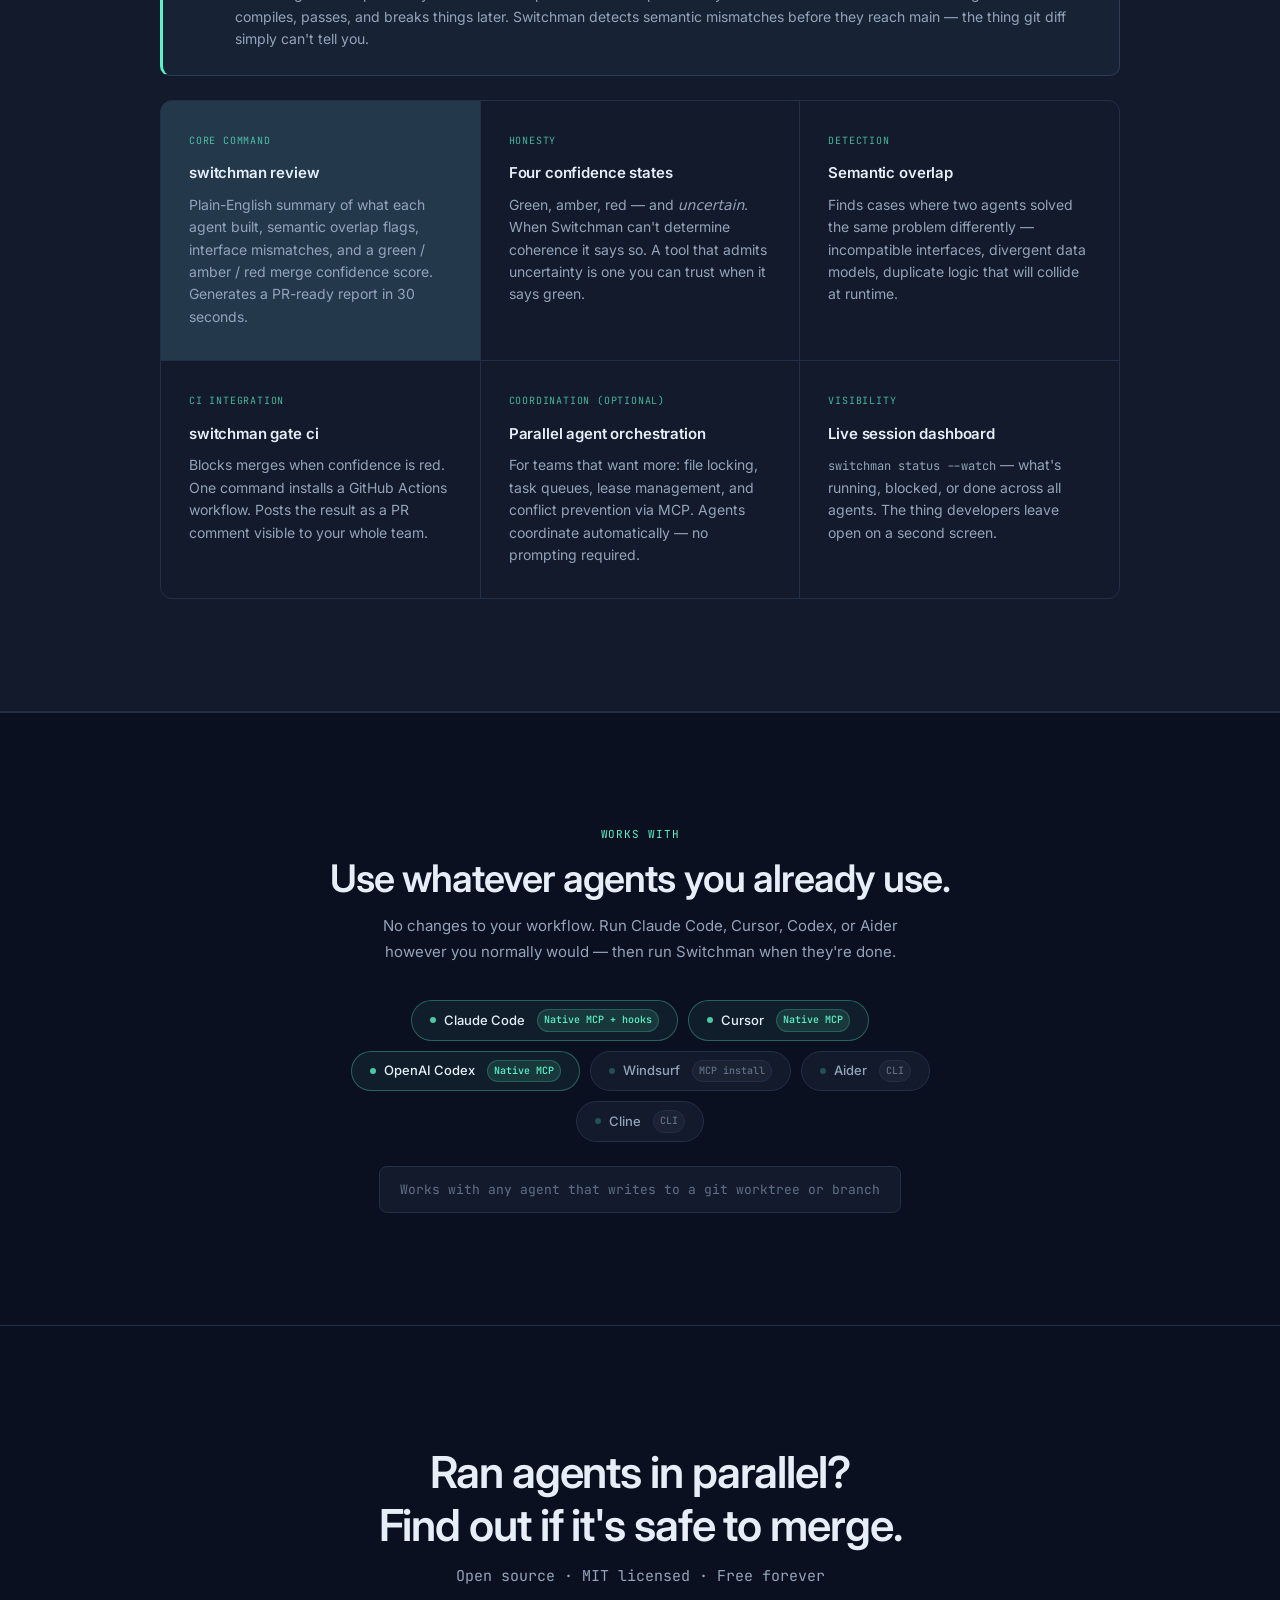
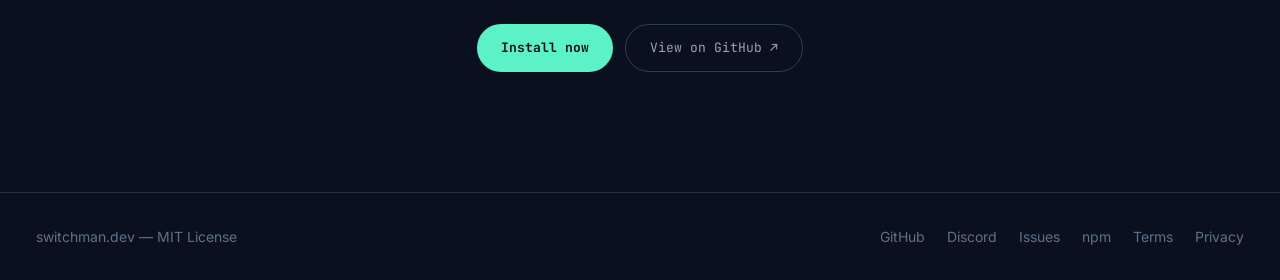
==== commit c27550f0: "demo updated" ====
--- a/index.html
+++ b/index.html
@@ -178,9 +178,53 @@
   /* COMMAND SHOWCASE */
   .cmd-showcase { margin-top:32px; display:flex; flex-direction:column; gap:12px; }
   .cmd-block { background:var(--bg-card); border:1px solid var(--border); border-radius:10px; padding:16px 20px; font-family:var(--mono); font-size:13px; }
-  .cmd-block .prompt { color:var(--text-3); } 
+  .cmd-block .prompt { color:var(--text-3); }
   .cmd-block .cmd { color:var(--accent); }
   .cmd-block .comment { color:var(--text-3); font-size:11px; margin-top:4px; }
+
+  /* DEMO BANNER */
+  .demo-banner { background:linear-gradient(135deg,rgba(92,242,199,0.06) 0%,rgba(92,242,199,0.02) 100%); border:1px solid rgba(92,242,199,0.18); border-radius:12px; padding:28px 32px; display:flex; align-items:center; justify-content:space-between; gap:24px; margin-top:32px; flex-wrap:wrap; }
+  .demo-banner-text h3 { font-size:16px; font-weight:600; color:var(--text); margin-bottom:6px; }
+  .demo-banner-text p  { font-size:14px; color:var(--text-2); line-height:1.6; max-width:500px; }
+  .demo-cmd { font-family:var(--mono); font-size:13px; background:var(--bg-card); border:1px solid var(--border); border-radius:8px; padding:10px 18px; color:var(--accent); white-space:nowrap; }
+
+  /* AUTO-TRIGGER SECTION */
+  .autotrigger-section { background:var(--bg-card); border-top:1px solid var(--border); border-bottom:1px solid var(--border); padding:112px 36px; }
+  .autotrigger-inner { max-width:960px; margin:0 auto; }
+  .autotrigger-grid { display:grid; grid-template-columns:1fr 1fr; gap:24px; margin-top:40px; }
+  .trigger-card { background:var(--bg); border:1px solid var(--border); border-radius:12px; padding:28px; }
+  .trigger-card.featured { border-color:rgba(92,242,199,0.22); background:rgba(92,242,199,0.03); }
+  .trigger-card-tag { font-family:var(--mono); font-size:10px; letter-spacing:0.08em; text-transform:uppercase; color:var(--accent); opacity:0.72; margin-bottom:12px; }
+  .trigger-card h3 { font-size:15px; font-weight:600; color:var(--text); margin-bottom:8px; }
+  .trigger-card p  { font-size:14px; color:var(--text-2); line-height:1.6; margin-bottom:16px; }
+  .trigger-cmd-block { background:rgba(0,0,0,0.3); border:1px solid var(--border); border-radius:8px; padding:12px 16px; font-family:var(--mono); font-size:12px; color:var(--accent); }
+  .trigger-cmd-block .tc-comment { color:var(--text-3); font-size:11px; margin-top:4px; }
+
+  /* PR COMMENT PREVIEW */
+  .pr-section { max-width:960px; margin:0 auto; padding:112px 36px; }
+  .pr-preview { margin-top:40px; background:var(--bg-card); border:1px solid var(--border); border-radius:12px; overflow:hidden; }
+  .pr-preview-bar { background:var(--bg-raised); border-bottom:1px solid var(--border); padding:12px 20px; display:flex; align-items:center; gap:10px; }
+  .pr-preview-bar-avatar { width:28px; height:28px; border-radius:50%; background:linear-gradient(135deg,var(--accent-dim),var(--accent-glow)); border:1px solid var(--accent-border); display:flex; align-items:center; justify-content:center; font-size:12px; }
+  .pr-preview-bar-label { font-size:13px; color:var(--text-2); }
+  .pr-preview-bar-label strong { color:var(--text); }
+  .pr-preview-bar-badge { margin-left:auto; font-family:var(--mono); font-size:10px; padding:3px 10px; border-radius:99px; }
+  .pr-preview-bar-badge.amber { background:rgba(251,191,36,0.12); border:1px solid rgba(251,191,36,0.28); color:var(--amber); }
+  .pr-preview-body { padding:24px 28px; }
+  .pr-preview-body h4 { font-size:15px; font-weight:600; color:var(--text); margin-bottom:4px; }
+  .pr-preview-body .pr-summary { font-size:13px; color:var(--text-2); margin-bottom:20px; }
+  .pr-table { width:100%; border-collapse:collapse; font-family:var(--mono); font-size:12px; margin-bottom:20px; }
+  .pr-table th { text-align:left; color:var(--text-3); font-weight:400; padding:6px 12px; border-bottom:1px solid var(--border); }
+  .pr-table td { padding:8px 12px; border-bottom:1px solid rgba(34,48,71,0.5); color:var(--text-2); }
+  .pr-table td.amber { color:var(--amber); }
+  .pr-table td.green { color:var(--green); }
+  .pr-signals { margin-bottom:16px; }
+  .pr-signals h5 { font-size:12px; font-weight:600; color:var(--text); margin-bottom:8px; font-family:var(--mono); }
+  .pr-signal-item { font-size:12px; color:var(--text-2); font-family:var(--mono); margin-bottom:4px; display:flex; gap:8px; }
+  .pr-signal-item::before { content:'—'; color:var(--text-3); }
+  .pr-next { font-size:13px; color:var(--text-2); background:var(--bg-raised); border:1px solid var(--border); border-radius:8px; padding:12px 16px; margin-bottom:16px; }
+  .pr-next code { font-family:var(--mono); font-size:12px; color:var(--accent); }
+  .pr-star { font-size:12px; color:var(--text-3); font-family:var(--mono); border-top:1px solid var(--border); padding-top:12px; margin-top:4px; }
+  .pr-star a { color:var(--accent); text-decoration:none; }
 
   /* FEATURES */
   .features-bg { background:var(--bg-card); border-top:1px solid var(--border); border-bottom:1px solid var(--border); padding:112px 36px; }
@@ -230,6 +274,7 @@
     .hero-terminal-mobile { display:block; }
     .hero-left { padding:80px 24px 40px; }
     .nav-center { display:none; }
+    .autotrigger-grid { grid-template-columns:1fr; }
   }
   @media (max-width:700px) {
     .features-grid { grid-template-columns:1fr; }
@@ -237,11 +282,12 @@
     .steps-grid::before { display:none; }
     .step-card { border-right:none; border-bottom:1px solid var(--border); }
     .step-card:last-child { border-bottom:none; }
-    .section,.features-bg,.editors-strip,.cta-section { padding-left:20px; padding-right:20px; }
+    .section,.features-bg,.editors-strip,.cta-section,.autotrigger-section,.pr-section { padding-left:20px; padding-right:20px; }
     footer { padding:28px 20px; }
     .drift-callout { grid-template-columns:1fr; }
     .pain-grid { grid-template-columns:1fr; }
     .pain-banner { padding:40px 20px; }
+    .demo-banner { flex-direction:column; align-items:flex-start; }
   }
   @media (max-width:640px) {
     .btn-nav-solid { display:none; }
@@ -267,9 +313,9 @@
   </a>
   <ul class="nav-center">
     <li><a href="#how">How it works</a></li>
+    <li><a href="#auto">Auto-trigger</a></li>
     <li><a href="#features">Features</a></li>
     <li><a href="#integrations">Integrations</a></li>
-    
     <li><a href="https://github.com/switchman-dev/switchman">GitHub</a></li>
   </ul>
   <div class="nav-end">
@@ -292,7 +338,6 @@
 
     <p class="hero-sub">Run your agents however you want. When they're done, one command tells you if it's safe to merge — before anything touches main.</p>
 
-    <!-- Confidence badges -->
     <div class="confidence-row">
       <div class="conf-badge conf-green">● GREEN</div>
       <div class="conf-badge conf-amber">● AMBER</div>
@@ -300,7 +345,6 @@
       <span class="conf-label">← your answer, in seconds</span>
     </div>
 
-    <!-- For me filter -->
     <div class="for-me">
       <div class="for-me-item"><span class="for-me-check">✓</span> You run Claude Code, Cursor, or Codex in parallel worktrees</div>
       <div class="for-me-item"><span class="for-me-check">✓</span> You want to catch semantic drift before it reaches main</div>
@@ -308,9 +352,7 @@
     </div>
 
     <div class="hero-actions">
-      <a href="https://npmjs.com/package/switchman-dev" class="btn-cta" aria-label="Install Switchman free from npm">
-        Install now
-      </a>
+      <a href="https://npmjs.com/package/switchman-dev" class="btn-cta" aria-label="Install Switchman free from npm">Install now</a>
       <a href="#how" class="btn-outline">See how it works ↓</a>
     </div>
 
@@ -324,15 +366,16 @@
     <p class="hero-pro-note">Open source, MIT licensed. No setup required — use it after your agents finish, before you merge.</p>
   </div>
 
-  <!-- Desktop terminal -->
   <div class="hero-right" aria-hidden="true">
     <div class="terminal-card" id="terminal-desktop">
       <div class="term-bar">
         <div class="tdot tdot-r"></div><div class="tdot tdot-y"></div><div class="tdot tdot-g"></div>
-        <span class="term-label">switchman review --pr-ready --all-worktrees</span>
-      </div>
-      <div class="term-body" id="term-output-desktop">
-        <span class="tl-cursor"></span>
+        <span class="term-label">switchman demo</span>
+      </div>
+      <div class="term-body">
+        <div style="color:#5CF2C7;font-family:var(--mono);font-size:12.5px;line-height:1.8;">$ switchman demo</div>
+        <div id="term-lines-desktop"></div>
+        <div id="term-cursor-desktop" style="display:inline-block;width:7px;height:13px;background:#5CF2C7;border-radius:1px;vertical-align:middle;animation:blink 1.1s step-end infinite;"></div>
       </div>
     </div>
   </div>
@@ -343,10 +386,12 @@
   <div class="terminal-card" id="terminal-mobile">
     <div class="term-bar">
       <div class="tdot tdot-r"></div><div class="tdot tdot-y"></div><div class="tdot tdot-g"></div>
-      <span class="term-label">switchman review --pr-ready --all-worktrees</span>
-    </div>
-    <div class="term-body" id="term-output-mobile">
-      <span class="tl-cursor"></span>
+      <span class="term-label">switchman demo</span>
+    </div>
+    <div class="term-body">
+      <div style="color:#5CF2C7;font-family:var(--mono);font-size:12.5px;line-height:1.8;">$ switchman demo</div>
+      <div id="term-lines-mobile"></div>
+      <div id="term-cursor-mobile" style="display:inline-block;width:7px;height:13px;background:#5CF2C7;border-radius:1px;vertical-align:middle;animation:blink 1.1s step-end infinite;"></div>
     </div>
   </div>
 </div>
@@ -417,6 +462,92 @@
       <div class="comment"># CI gate — fails if confidence is red</div>
     </div>
   </div>
+
+  <!-- Try it in 2 minutes -->
+  <div class="demo-banner">
+    <div class="demo-banner-text">
+      <h3>Try it in 2 minutes — no repo needed</h3>
+      <p>Creates a throwaway repo, runs two agents that conflict, and shows you an amber catch in real time. The fastest way to see what Switchman actually does.</p>
+    </div>
+    <div class="demo-cmd">$ switchman demo</div>
+  </div>
+</section>
+
+<!-- ─── AUTO-TRIGGER ──────────────────────────────────────────────────────── -->
+<div class="autotrigger-section reveal" id="auto" role="region" aria-labelledby="auto-heading">
+  <div class="autotrigger-inner">
+    <div class="section-header" style="margin-bottom:0;">
+      <span class="tag">Auto-trigger</span>
+      <h2 id="auto-heading">Runs without thinking about it.</h2>
+      <p class="section-sub" style="margin-bottom:0;">Install once, forget about it. Switchman fires automatically when your agents finish — no manual step, no context switch, no forgetting.</p>
+    </div>
+    <div class="autotrigger-grid">
+      <div class="trigger-card featured">
+        <div class="trigger-card-tag">Claude Code — one command</div>
+        <h3>Hook into every session end</h3>
+        <p>Installs a Stop hook in your repo's <code style="font-family:var(--mono);font-size:12px;color:var(--accent)">.claude/settings.local.json</code>. Every time a Claude Code session ends, Switchman runs silently in the background. Nothing else to configure.</p>
+        <div class="trigger-cmd-block">
+          $ switchman claude hooks install
+          <div class="tc-comment"># runs switchman agent-complete automatically on session end</div>
+        </div>
+      </div>
+      <div class="trigger-card">
+        <div class="trigger-card-tag">Watch mode — any agent</div>
+        <h3>Scan when worktrees go quiet</h3>
+        <p>Polls all worktrees continuously. When activity stops for 5 seconds, a scan fires automatically. Works with any agent — no hook support required.</p>
+        <div class="trigger-cmd-block">
+          $ switchman watch
+          <div class="tc-comment"># or run as a background daemon:</div>
+          $ switchman monitor start
+        </div>
+      </div>
+    </div>
+  </div>
+</div>
+
+<!-- ─── PR COMMENT ────────────────────────────────────────────────────────── -->
+<section class="pr-section reveal" id="ci" aria-labelledby="pr-heading">
+  <div class="section-header">
+    <span class="tag">CI &amp; PR integration</span>
+    <h2 id="pr-heading">The report lives where review already happens.</h2>
+    <p class="section-sub">One command drops a GitHub Actions workflow that posts the merge confidence result as a PR comment — visible to your whole team, not just you.</p>
+  </div>
+
+  <div class="cmd-showcase" style="margin-bottom:32px;">
+    <div class="cmd-block">
+      <div><span class="prompt">$</span> <span class="cmd">switchman gate install-ci</span></div>
+      <div class="comment"># drops .github/workflows/switchman-gate.yml — done</div>
+    </div>
+  </div>
+
+  <div class="pr-preview">
+    <div class="pr-preview-bar">
+      <div class="pr-preview-bar-avatar">🤖</div>
+      <span class="pr-preview-bar-label"><strong>switchman-bot</strong> commented on this pull request</span>
+      <span class="pr-preview-bar-badge amber">● AMBER</span>
+    </div>
+    <div class="pr-preview-body">
+      <h4>Switchman Merge Confidence</h4>
+      <p class="pr-summary">🟡 <strong>Amber</strong> — Review before merging. Parallel agent changes detected.</p>
+      <table class="pr-table">
+        <tr><th>Signal</th><th>Value</th></tr>
+        <tr><td>Merge confidence</td><td class="amber">amber</td></tr>
+        <tr><td>Gate status</td><td class="tl-red" style="color:var(--red)">blocked</td></tr>
+        <tr><td>AI gate</td><td>warn</td></tr>
+        <tr><td>Non-compliant worktrees</td><td>1</td></tr>
+        <tr><td>Stale worktrees</td><td class="green">0</td></tr>
+      </table>
+      <div class="pr-signals">
+        <h5>Review Signals</h5>
+        <div class="pr-signal-item">Semantic conflicts: 1</div>
+        <div class="pr-signal-item">Ownership conflicts: 1</div>
+      </div>
+      <div class="pr-next">
+        Review flagged worktrees locally with <code>switchman review --pr-ready --all-worktrees</code> before merging.
+      </div>
+      <div class="pr-star">⭐ Switchman caught a risky merge? <a href="https://github.com/switchman-dev/switchman">Star us on GitHub</a> — the ask only appears when it's earned it.</div>
+    </div>
+  </div>
 </section>
 
 <!-- ─── FEATURES ──────────────────────────────────────────────────────────── -->
@@ -455,7 +586,7 @@
       <div class="feat">
         <div class="feat-tag">CI integration</div>
         <h3>switchman gate ci</h3>
-        <p>Blocks merges when confidence is red. Runs in GitHub Actions with a single workflow step. The last line of defence before anything touches main.</p>
+        <p>Blocks merges when confidence is red. One command installs a GitHub Actions workflow. Posts the result as a PR comment visible to your whole team.</p>
       </div>
       <div class="feat">
         <div class="feat-tag">Coordination (optional)</div>
@@ -465,7 +596,7 @@
       <div class="feat">
         <div class="feat-tag">Visibility</div>
         <h3>Live session dashboard</h3>
-        <p><code>switchman status --watch</code> — what's running, blocked, or done across all agents. The thing developers leave open on a second screen.</p>
+        <p><code style="font-family:var(--mono);font-size:12px">switchman status --watch</code> — what's running, blocked, or done across all agents. The thing developers leave open on a second screen.</p>
       </div>
     </div>
   </div>
@@ -478,7 +609,7 @@
     <h2 id="integrations-heading">Use whatever agents you already use.</h2>
     <p class="editors-note">No changes to your workflow. Run Claude Code, Cursor, Codex, or Aider however you normally would — then run Switchman when they're done.</p>
     <div class="editors-pills">
-      <div class="pill pill-featured"><span class="pill-dot"></span>Claude Code <span class="pill-badge">Native MCP</span></div>
+      <div class="pill pill-featured"><span class="pill-dot"></span>Claude Code <span class="pill-badge">Native MCP + hooks</span></div>
       <div class="pill pill-featured"><span class="pill-dot"></span>Cursor <span class="pill-badge">Native MCP</span></div>
       <div class="pill pill-featured"><span class="pill-dot"></span>OpenAI Codex <span class="pill-badge">Native MCP</span></div>
       <div class="pill"><span class="pill-dot pill-dot-dim"></span>Windsurf <span class="pill-badge-cli">MCP install</span></div>
@@ -490,7 +621,6 @@
     </div>
   </div>
 </section>
-
 
 <!-- ─── FINAL CTA ─────────────────────────────────────────────────────────── -->
 <section class="cta-section reveal" aria-label="Call to action">
@@ -505,7 +635,7 @@
 
 <!-- ─── FOOTER ────────────────────────────────────────────────────────────── -->
 <footer role="contentinfo">
-  <span>switchman.dev — MIT License — Built by <a href="https://recio.co" style="color:var(--text-3);">Recio Ltd</a></span>
+  <span>switchman.dev — MIT License</span>
   <div class="footer-links">
     <a href="https://github.com/switchman-dev/switchman">GitHub</a>
     <a href="https://discord.gg/pnT8BEC4D">Discord</a>
@@ -528,51 +658,65 @@
   setTimeout(() => { el.classList.remove('copied'); el.querySelector('.copy-hint').textContent = 'copy'; }, 2000);
 }
 
-const LINES = [
-  { t:300,  msg:'$ switchman review --pr-ready --all-worktrees', cls:'tl-info' },
-  { t:900,  msg:'scanning 3 worktrees...', cls:'' },
-  { t:1500, msg:'agent-1  →  JWT middleware · src/api/auth/', cls:'tl-ok' },
-  { t:2000, msg:'agent-2  →  User model · src/db/schema/', cls:'tl-ok' },
-  { t:2500, msg:'agent-3  →  14 auth tests · src/tests/', cls:'tl-ok' },
-  { t:3200, msg:'checking semantic coherence...', cls:'' },
-  { t:4000, msg:'⚠  DRIFT   middleware expects req.user.id', cls:'tl-warn' },
-  { t:4500, msg:'⚠  DRIFT   schema has userId — not id', cls:'tl-warn' },
-  { t:5000, msg:'interface contradiction: agent-1 ↔ agent-2', cls:'tl-warn' },
-  { t:5700, msg:'CI gate · passing', cls:'tl-ok' },
-  { t:6300, msg:'─────────────────────────────────────────', cls:'' },
-  { t:6600, msg:'confidence   AMBER — review before merging', cls:'tl-warn' },
-  { t:7200, msg:'PR report written to .switchman/review.md', cls:'tl-info' },
-  { t:7800, msg:'caught a runtime bug before it reached main ✓', cls:'tl-ok' },
+const DEMO_LINES = [
+  { t: 400,  text: 'creating two agent worktrees...', color: '#6e7681' },
+  { t: 900,  text: '✓  agent-1  →  src/api/auth.ts', color: '#4ade80' },
+  { t: 1300, text: '✓  agent-2  →  src/db/schema.ts', color: '#4ade80' },
+  { t: 1800, text: 'agents working independently...', color: '#6e7681', gap: true },
+  { t: 2600, text: 'checking semantic coherence...', color: '#6e7681' },
+  { t: 3400, text: '⚠  DRIFT    agent-1 expects req.user<span style="color:#f87171">.id</span>', color: '#fbbf24', html: true },
+  { t: 3900, text: '⚠  DRIFT    agent-2 schema has <span style="color:#f87171">userId</span> — not <span style="color:#f87171">id</span>', color: '#fbbf24', html: true },
+  { t: 4400, text: '⚠  CONFLICT interface contradiction · agent-1 ↔ agent-2', color: '#fbbf24' },
+  { t: 5000, text: '──────────────────────────────────────────────', color: '#30363d', gap: true },
+  { t: 5200, text: 'AMBER', color: '#fbbf24', badge: true },
+  { t: 5800, text: 'caught a runtime bug before it reached main  ✓', color: '#4ade80', gap: true },
+  { t: 6400, text: 'want to see more?  switchman review --pr-ready', color: '#5CF2C7', small: true },
 ];
 
-function runTerminal(outputId) {
-  const out = document.getElementById(outputId);
-  if (!out) return null;
-  const cursor = out.querySelector('.tl-cursor');
-  let running = false;
-  let timers = [];
-
-  function addLine(line) {
-    const div = document.createElement('div');
-    div.className = 'term-line';
-    div.innerHTML = `<span class="tl-time">${(line.t/1000).toFixed(1).padStart(4)}s</span><span class="tl-agent sys">→</span><span class="tl-msg ${line.cls}">${line.msg}</span>`;
-    out.insertBefore(div, cursor);
-    out.scrollTop = out.scrollHeight;
+function renderDemoLine(container, l) {
+  const div = document.createElement('div');
+  div.style.opacity = '0';
+  div.style.transition = 'opacity 0.15s ease';
+  div.style.fontFamily = 'var(--mono)';
+  div.style.fontSize = '12.5px';
+  div.style.lineHeight = '1.8';
+  if (l.gap) div.style.marginTop = '8px';
+
+  if (l.badge) {
+    div.innerHTML = '<span style="background:rgba(251,191,36,0.15);border:1px solid rgba(251,191,36,0.35);color:#fbbf24;font-size:12px;font-weight:600;padding:3px 10px;border-radius:5px;letter-spacing:0.04em;">AMBER</span><span style="color:#e6eef8;margin-left:10px;">review before merging</span>';
+  } else if (l.html) {
+    div.innerHTML = '<span style="color:' + l.color + ';">' + l.text + '</span>';
+  } else if (l.small) {
+    div.innerHTML = '<span style="color:' + l.color + ';font-size:12px;">' + l.text + '</span>';
+  } else {
+    div.innerHTML = '<span style="color:' + l.color + ';">' + l.text + '</span>';
   }
 
-  function start() {
-    if (running) return;
-    running = true;
-    out.querySelectorAll('.term-line').forEach(l => l.remove());
-    timers = LINES.map(line => setTimeout(() => addLine(line), line.t));
-    timers.push(setTimeout(() => { running = false; timers.push(setTimeout(start, 2000)); }, 10000));
+  container.appendChild(div);
+  requestAnimationFrame(() => requestAnimationFrame(() => { div.style.opacity = '1'; }));
+}
+
+function runDemo(linesId) {
+  const container = document.getElementById(linesId);
+  if (!container) return;
+  let restarting = false;
+
+  function run() {
+    container.innerHTML = '';
+    restarting = false;
+    DEMO_LINES.forEach(l => {
+      setTimeout(() => { if (!restarting) renderDemoLine(container, l); }, l.t);
+    });
+    setTimeout(() => {
+      if (!restarting) { restarting = true; setTimeout(run, 2500); }
+    }, 8500);
   }
 
-  return start;
+  return run;
 }
 
-const startDesktop = runTerminal('term-output-desktop');
-const startMobile  = runTerminal('term-output-mobile');
+const startDesktop = runDemo('term-lines-desktop');
+const startMobile  = runDemo('term-lines-mobile');
 
 const tObs = new IntersectionObserver(entries => {
   if (entries[0].isIntersecting && startDesktop) { startDesktop(); tObs.disconnect(); }
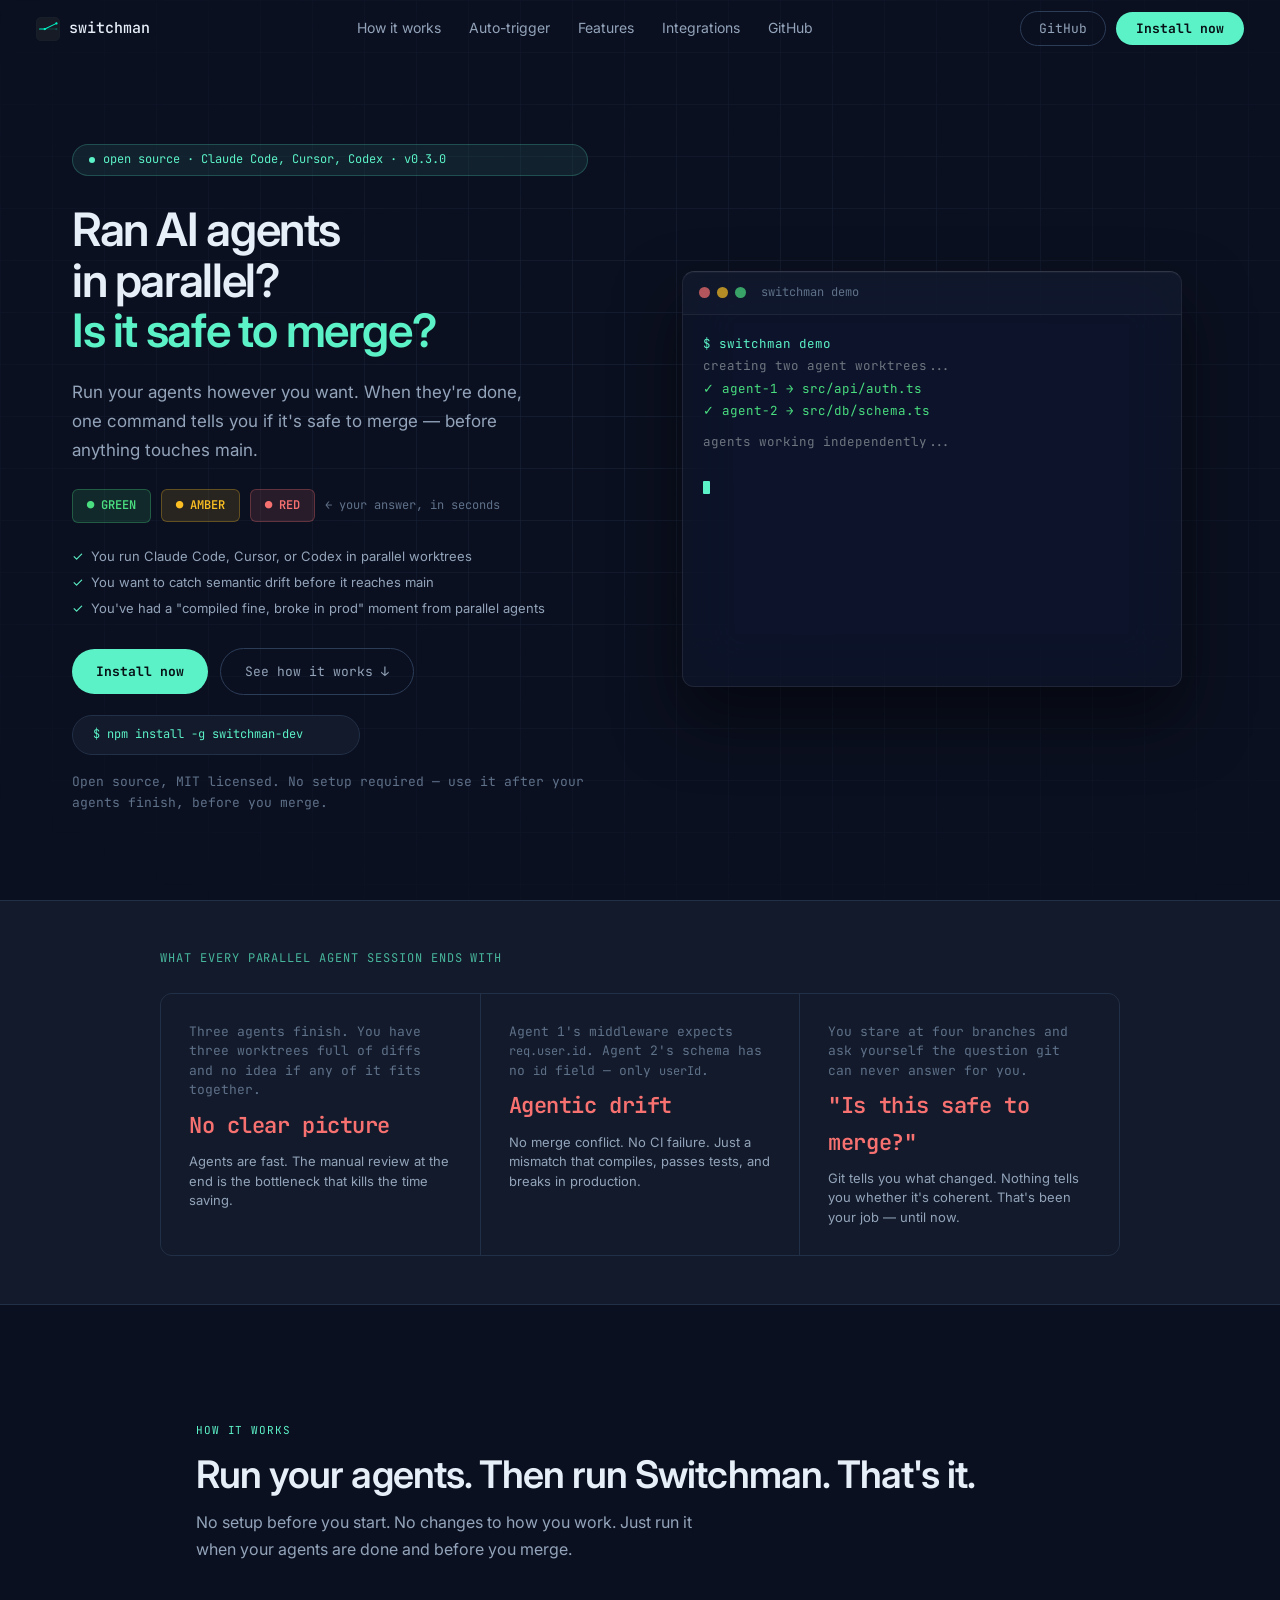
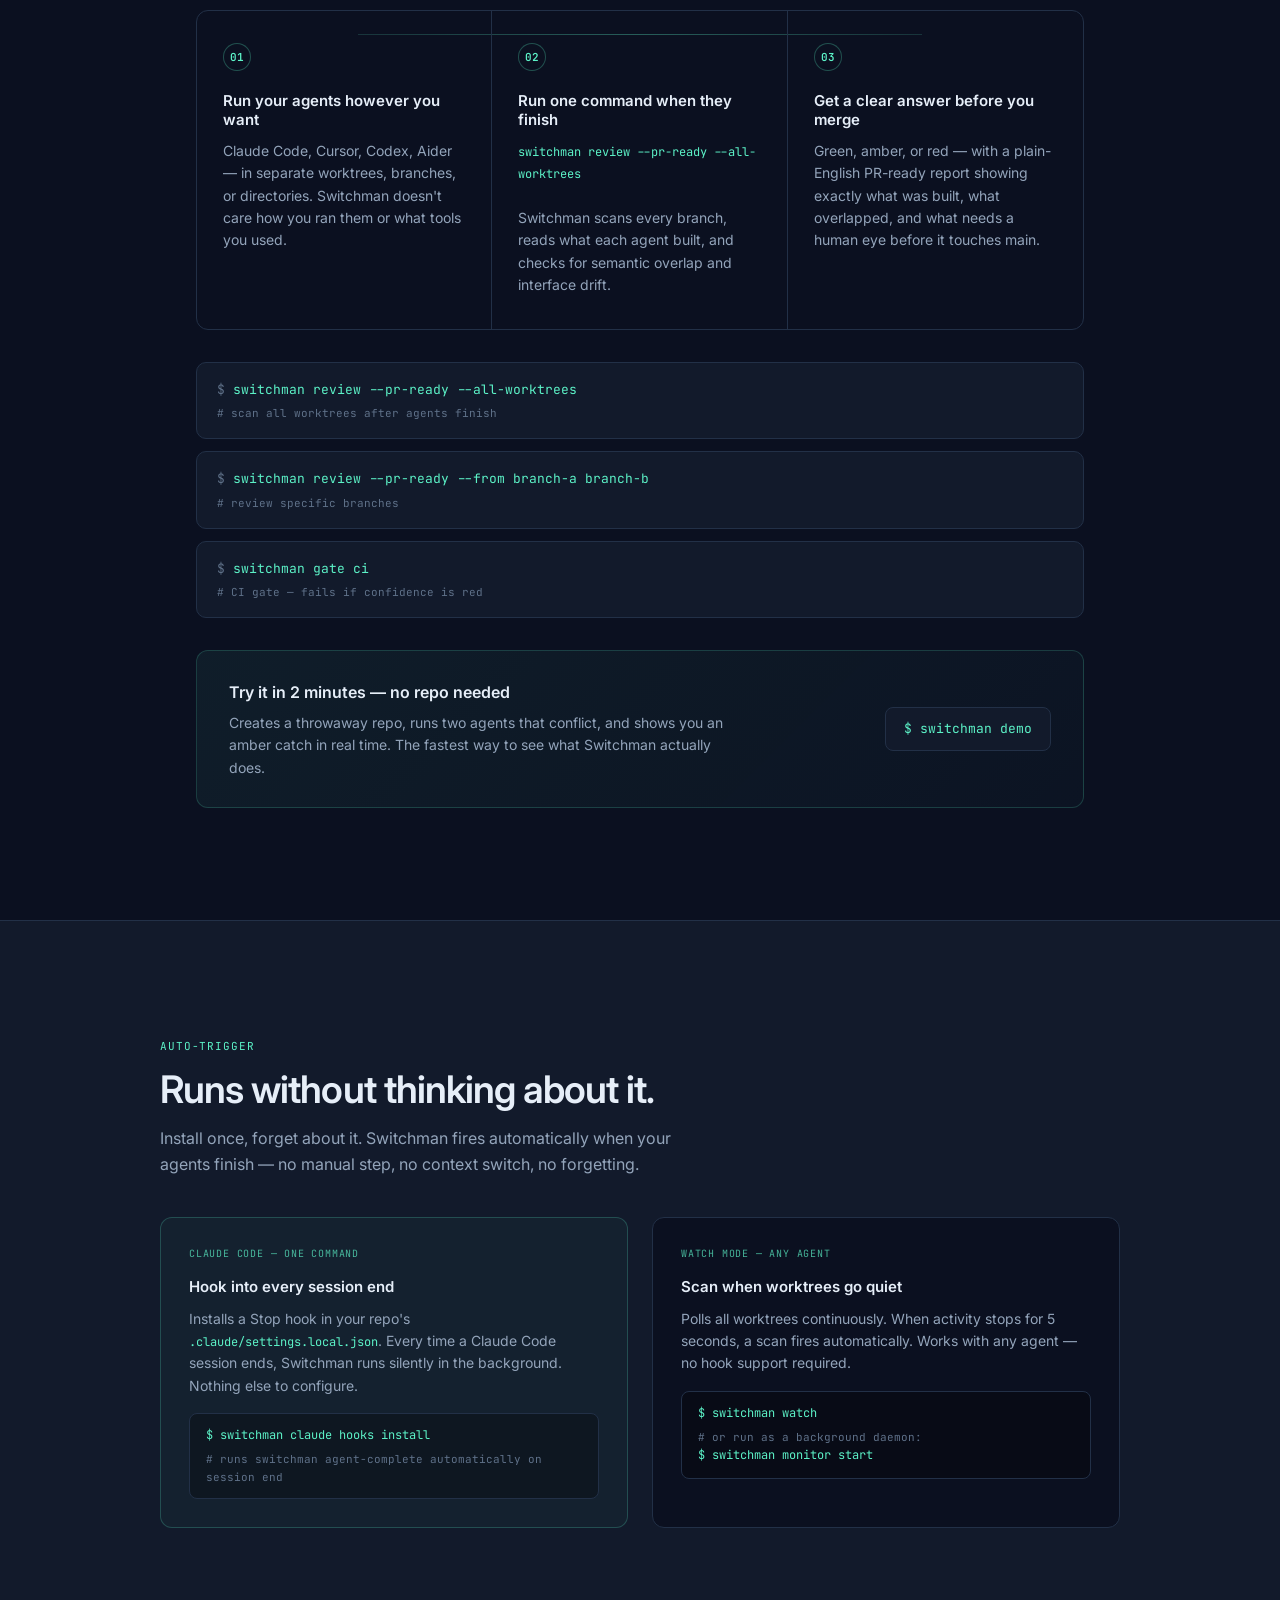
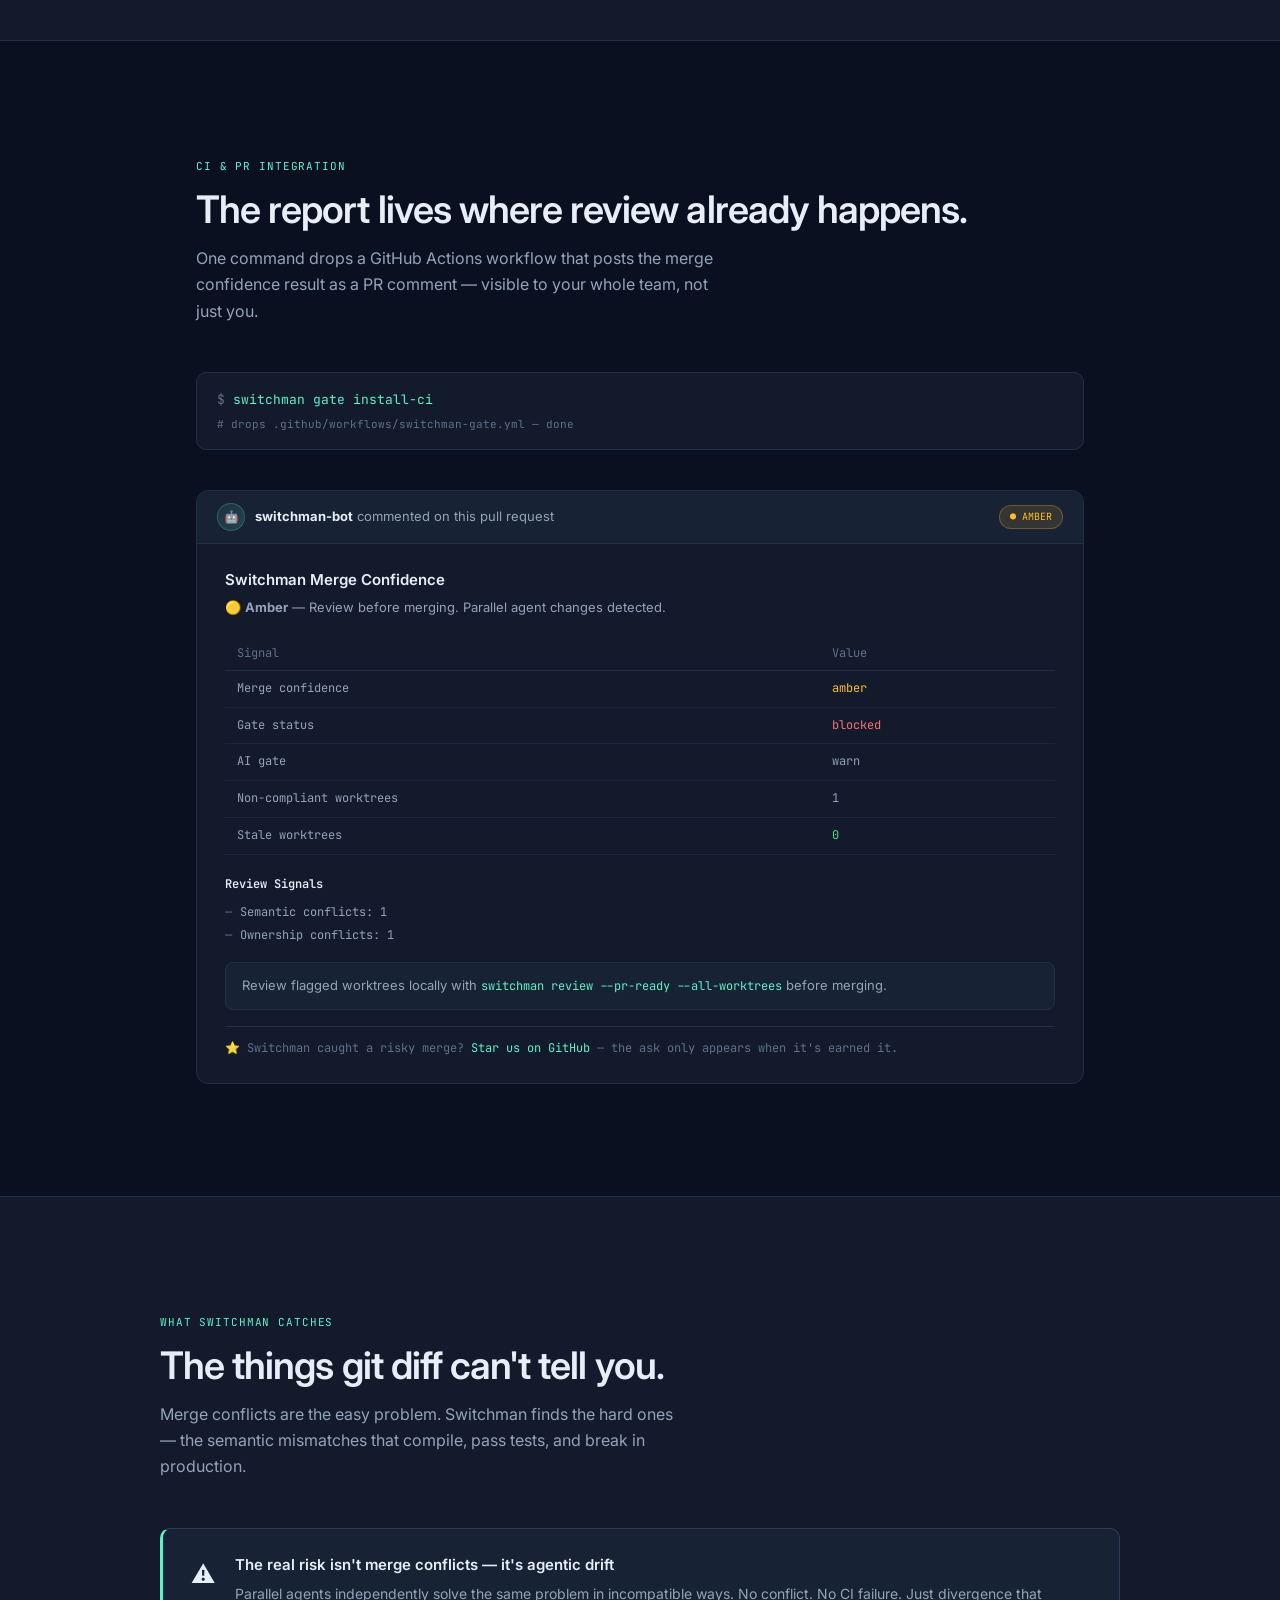
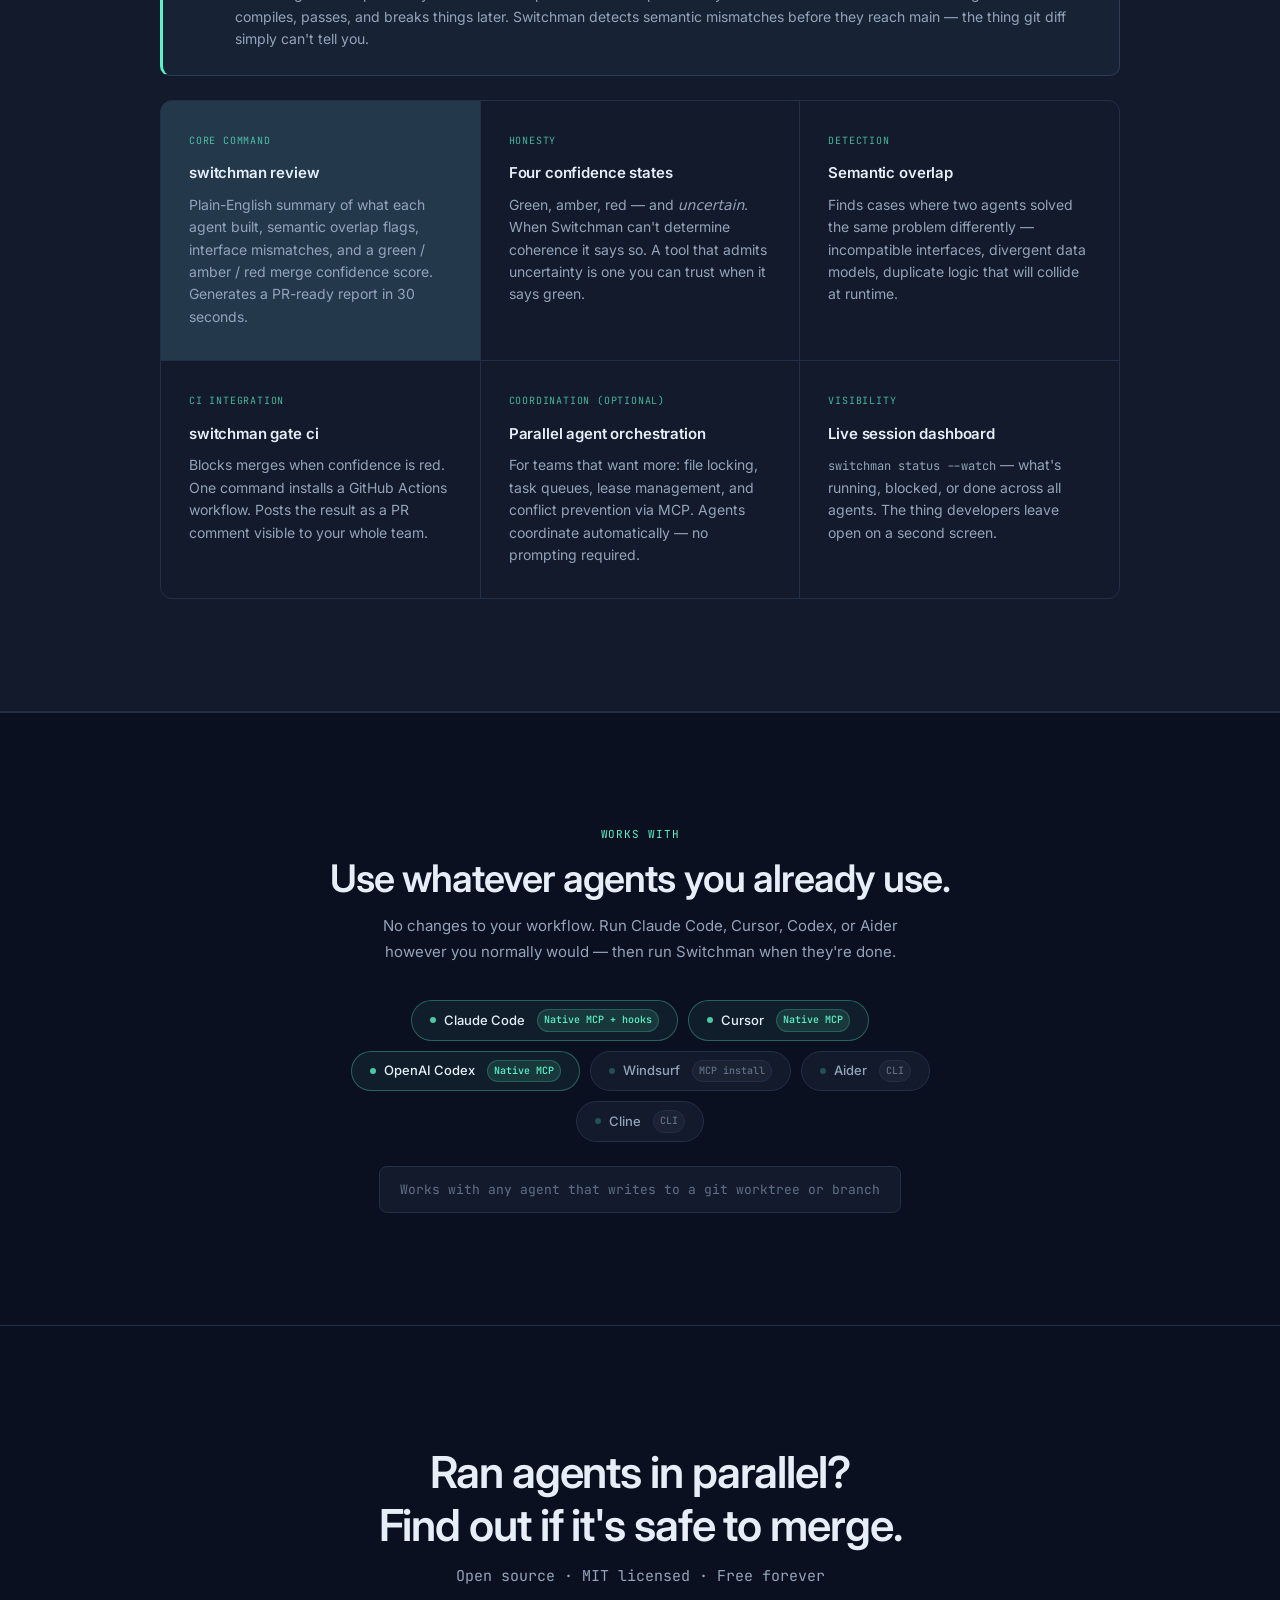
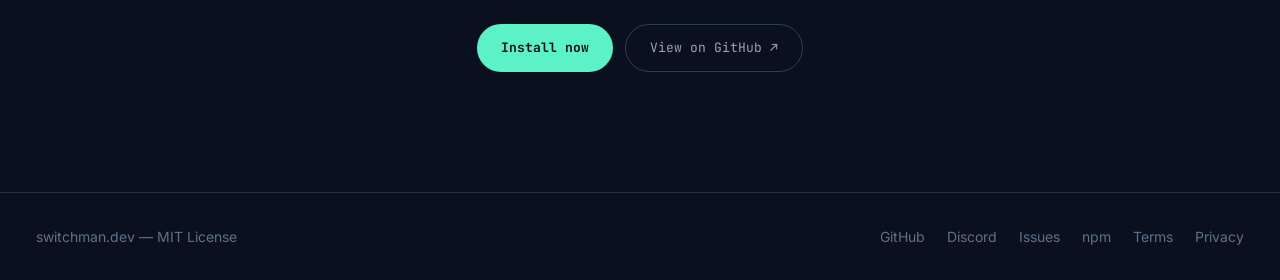
==== commit b7a7ff37: "changes" ====
--- a/index.html
+++ b/index.html
@@ -331,7 +331,7 @@
   <div class="hero-left">
     <div class="hero-kicker">
       <div class="kicker-dot"></div>
-      open source · Claude Code, Cursor, Codex · v0.2.0
+      open source · Claude Code, Cursor, Codex · v0.3.0
     </div>
 
     <h1>Ran AI agents<br>in parallel?<br><em>Is it safe to merge?</em></h1>
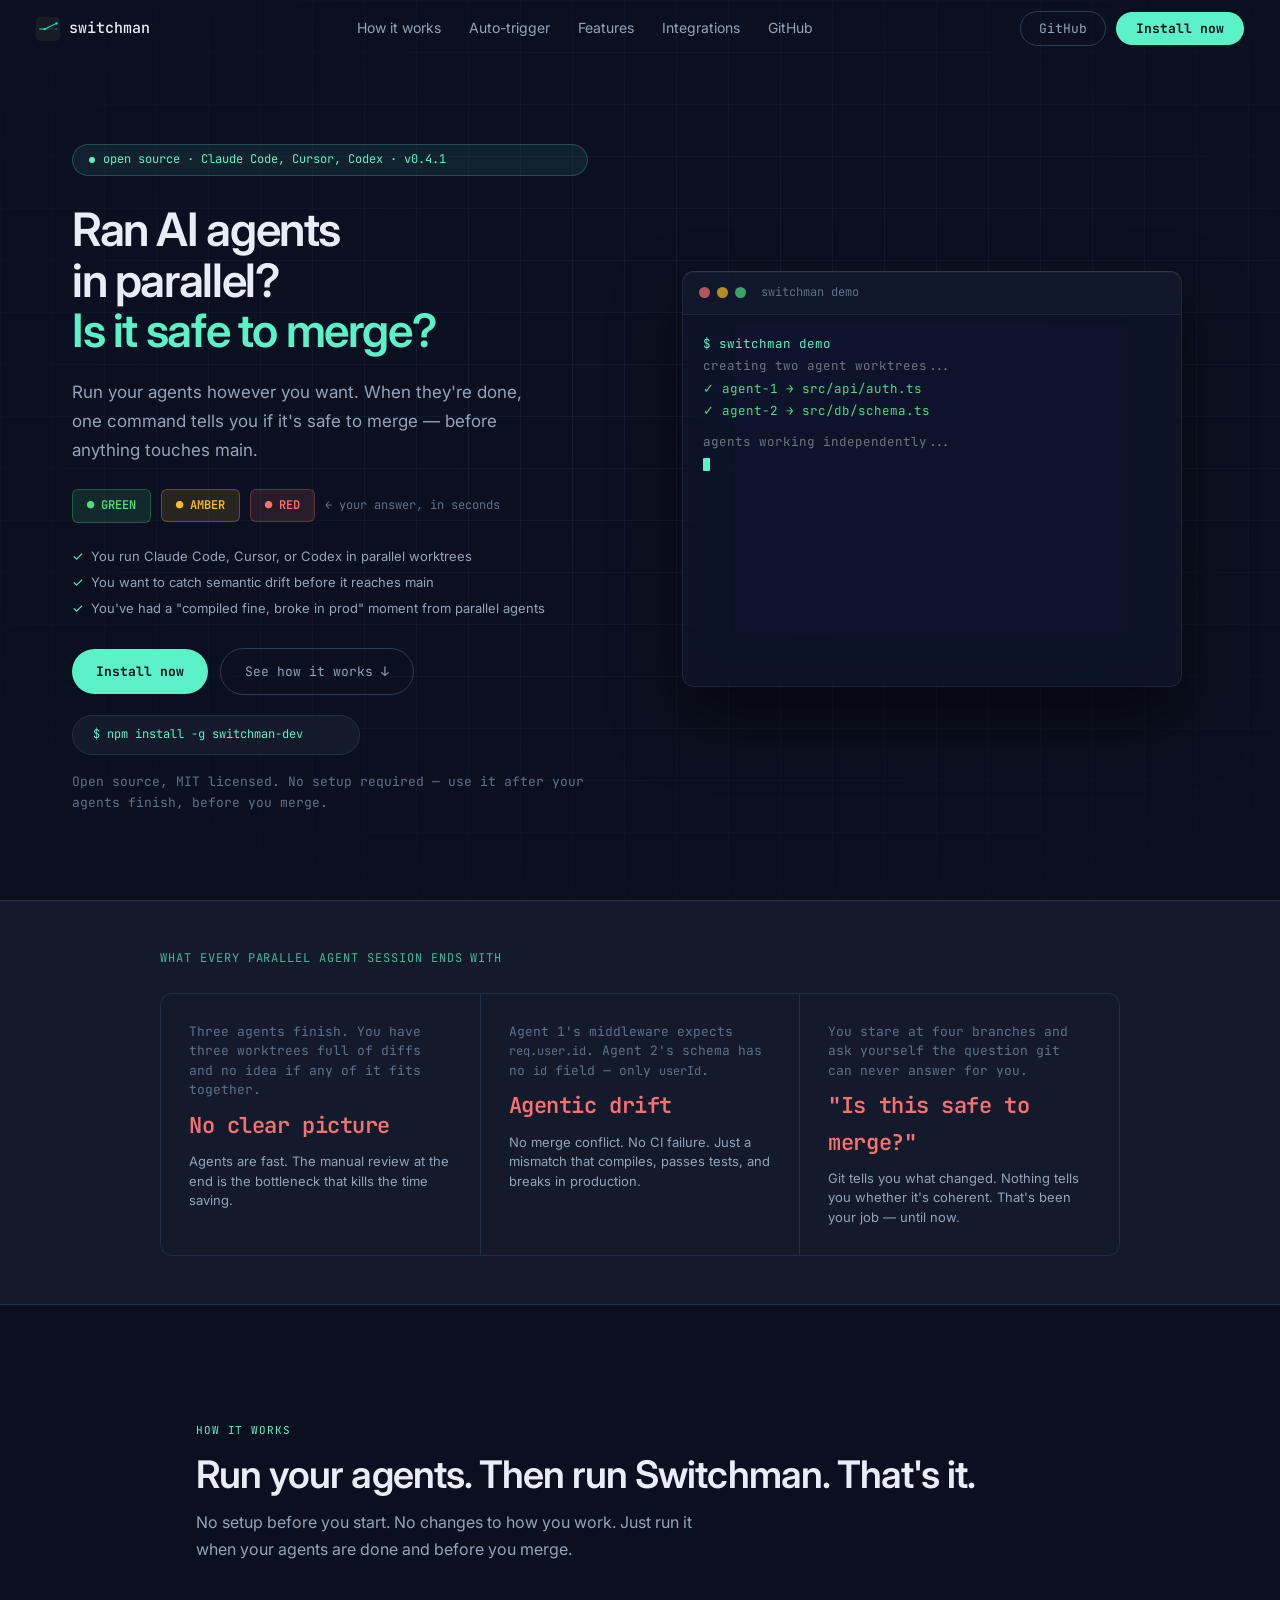
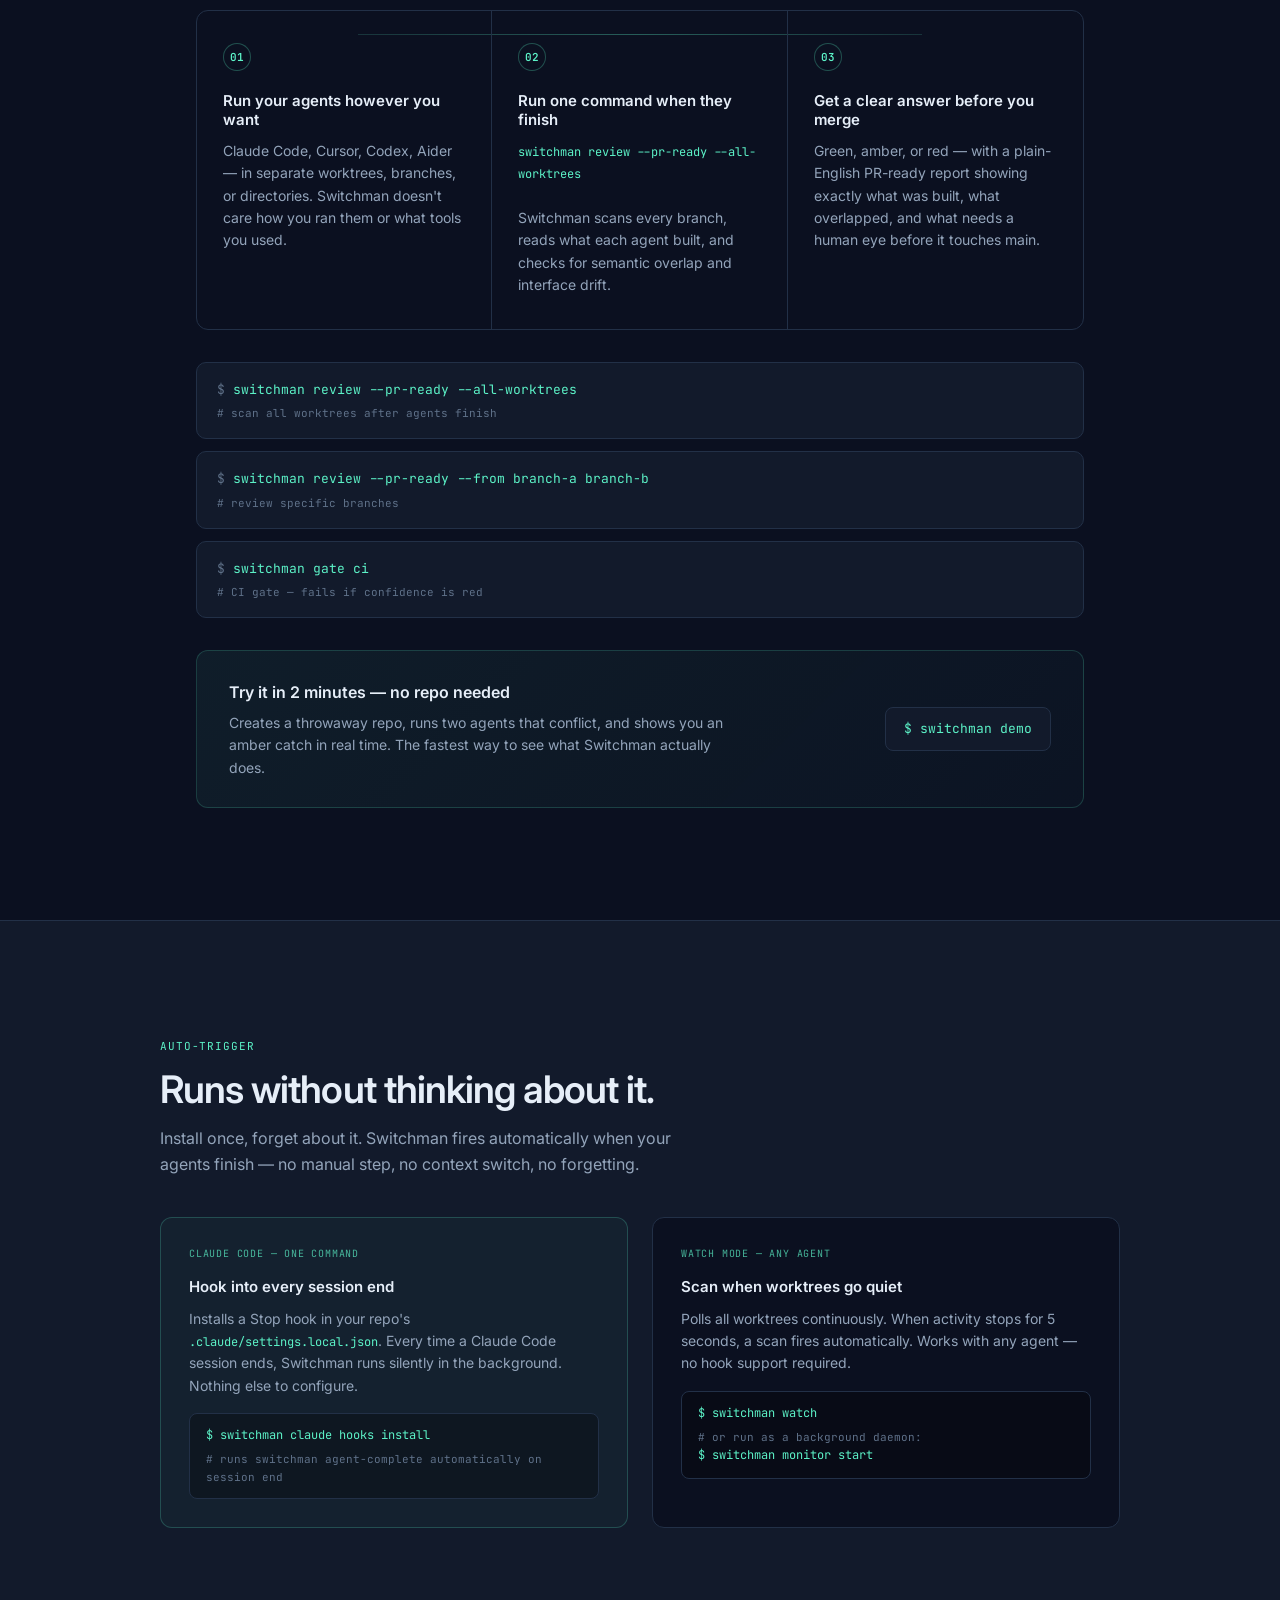
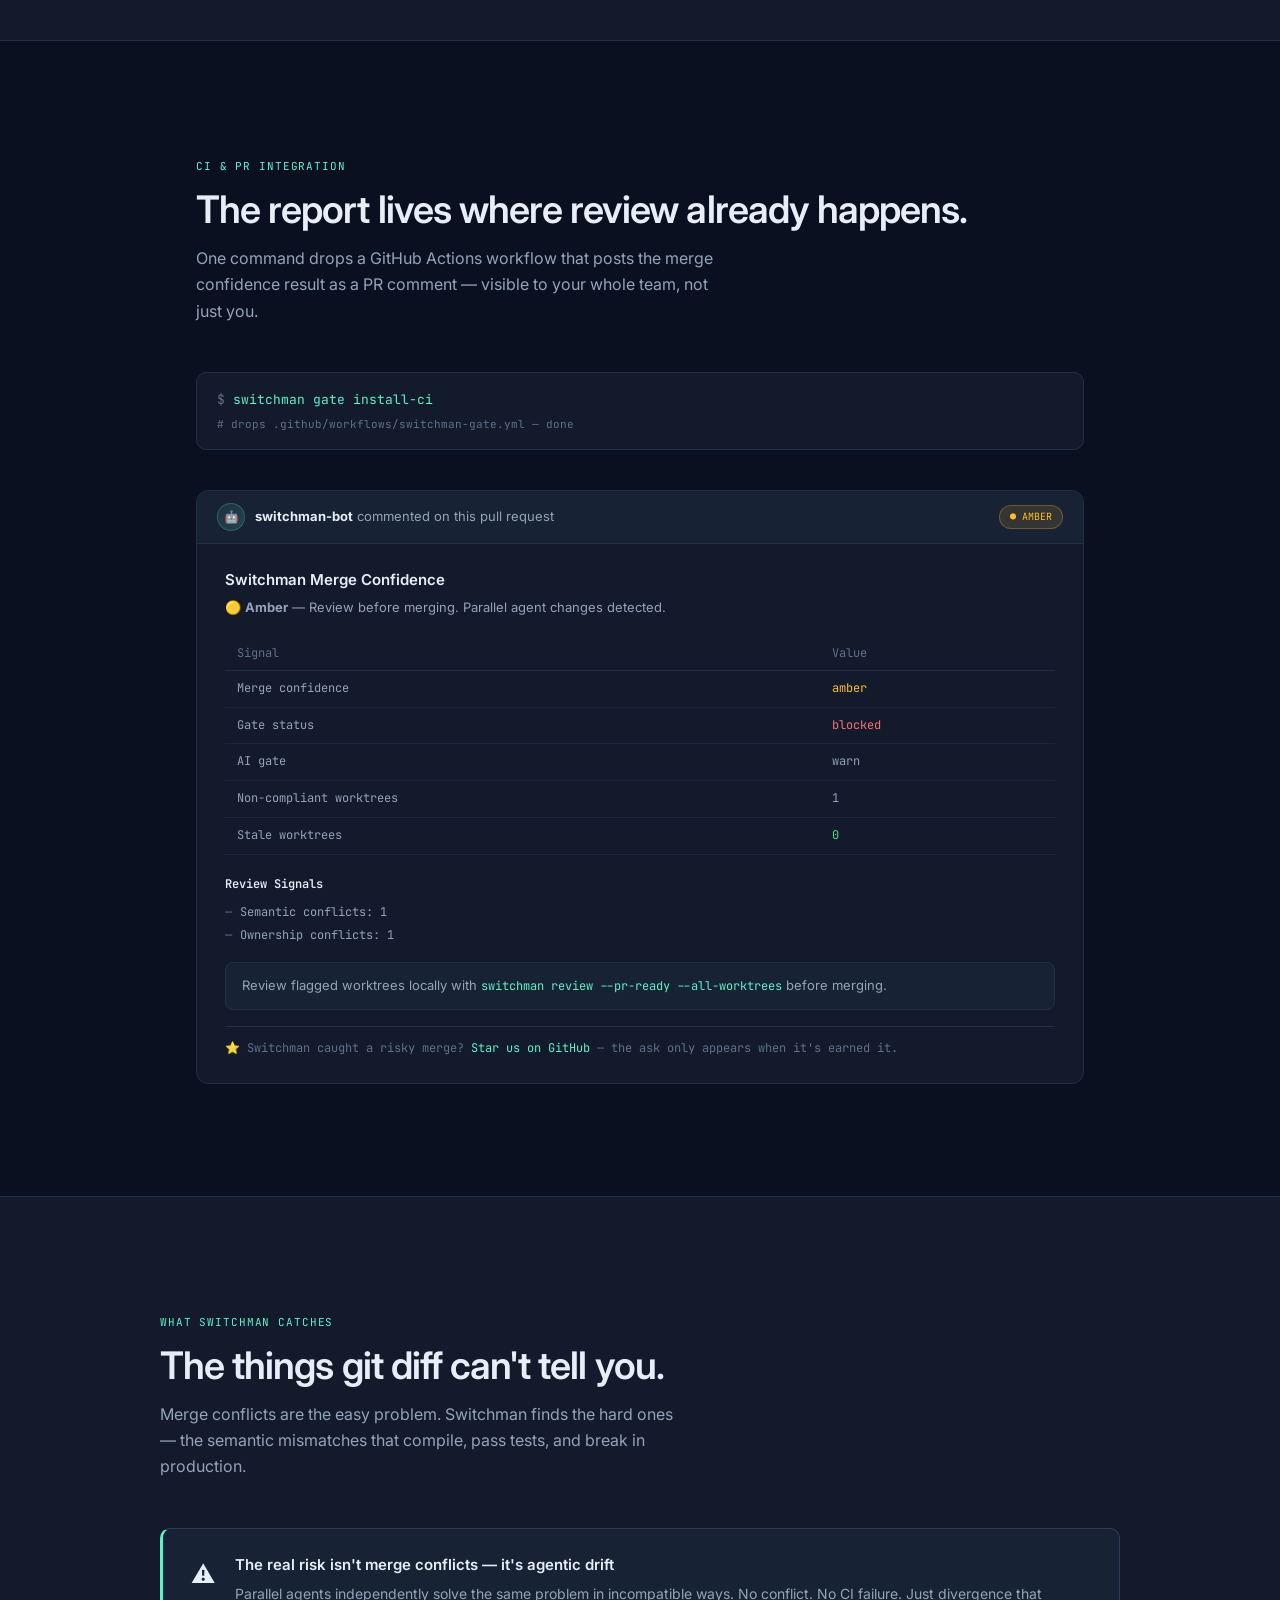
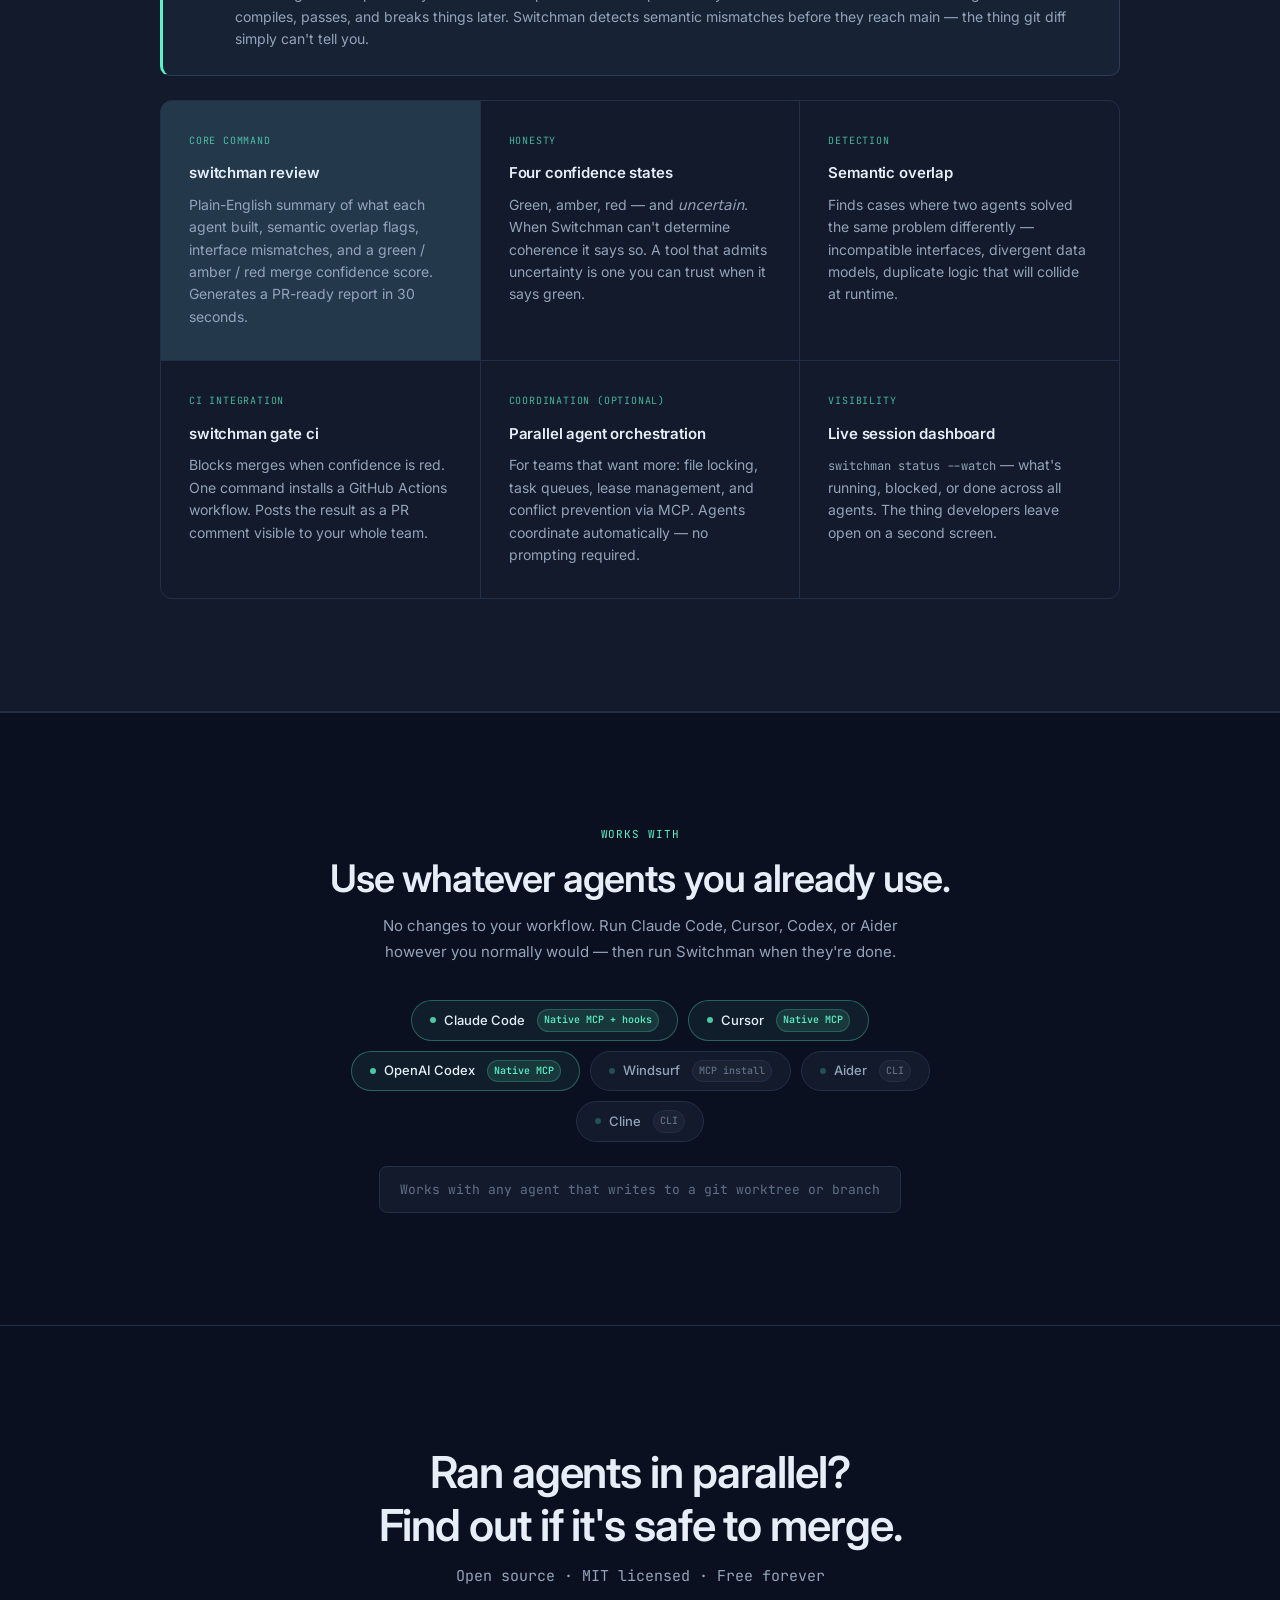
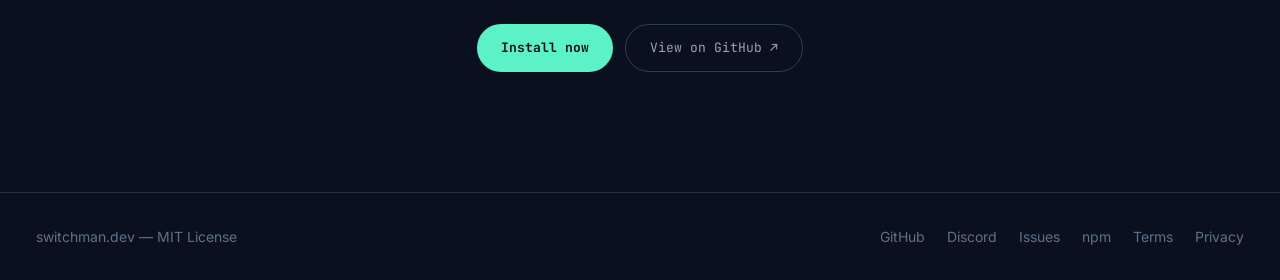
==== commit 9096f250: "changes" ====
--- a/index.html
+++ b/index.html
@@ -331,7 +331,7 @@
   <div class="hero-left">
     <div class="hero-kicker">
       <div class="kicker-dot"></div>
-      open source · Claude Code, Cursor, Codex · v0.3.0
+      open source · Claude Code, Cursor, Codex · v0.4.1
     </div>
 
     <h1>Ran AI agents<br>in parallel?<br><em>Is it safe to merge?</em></h1>
